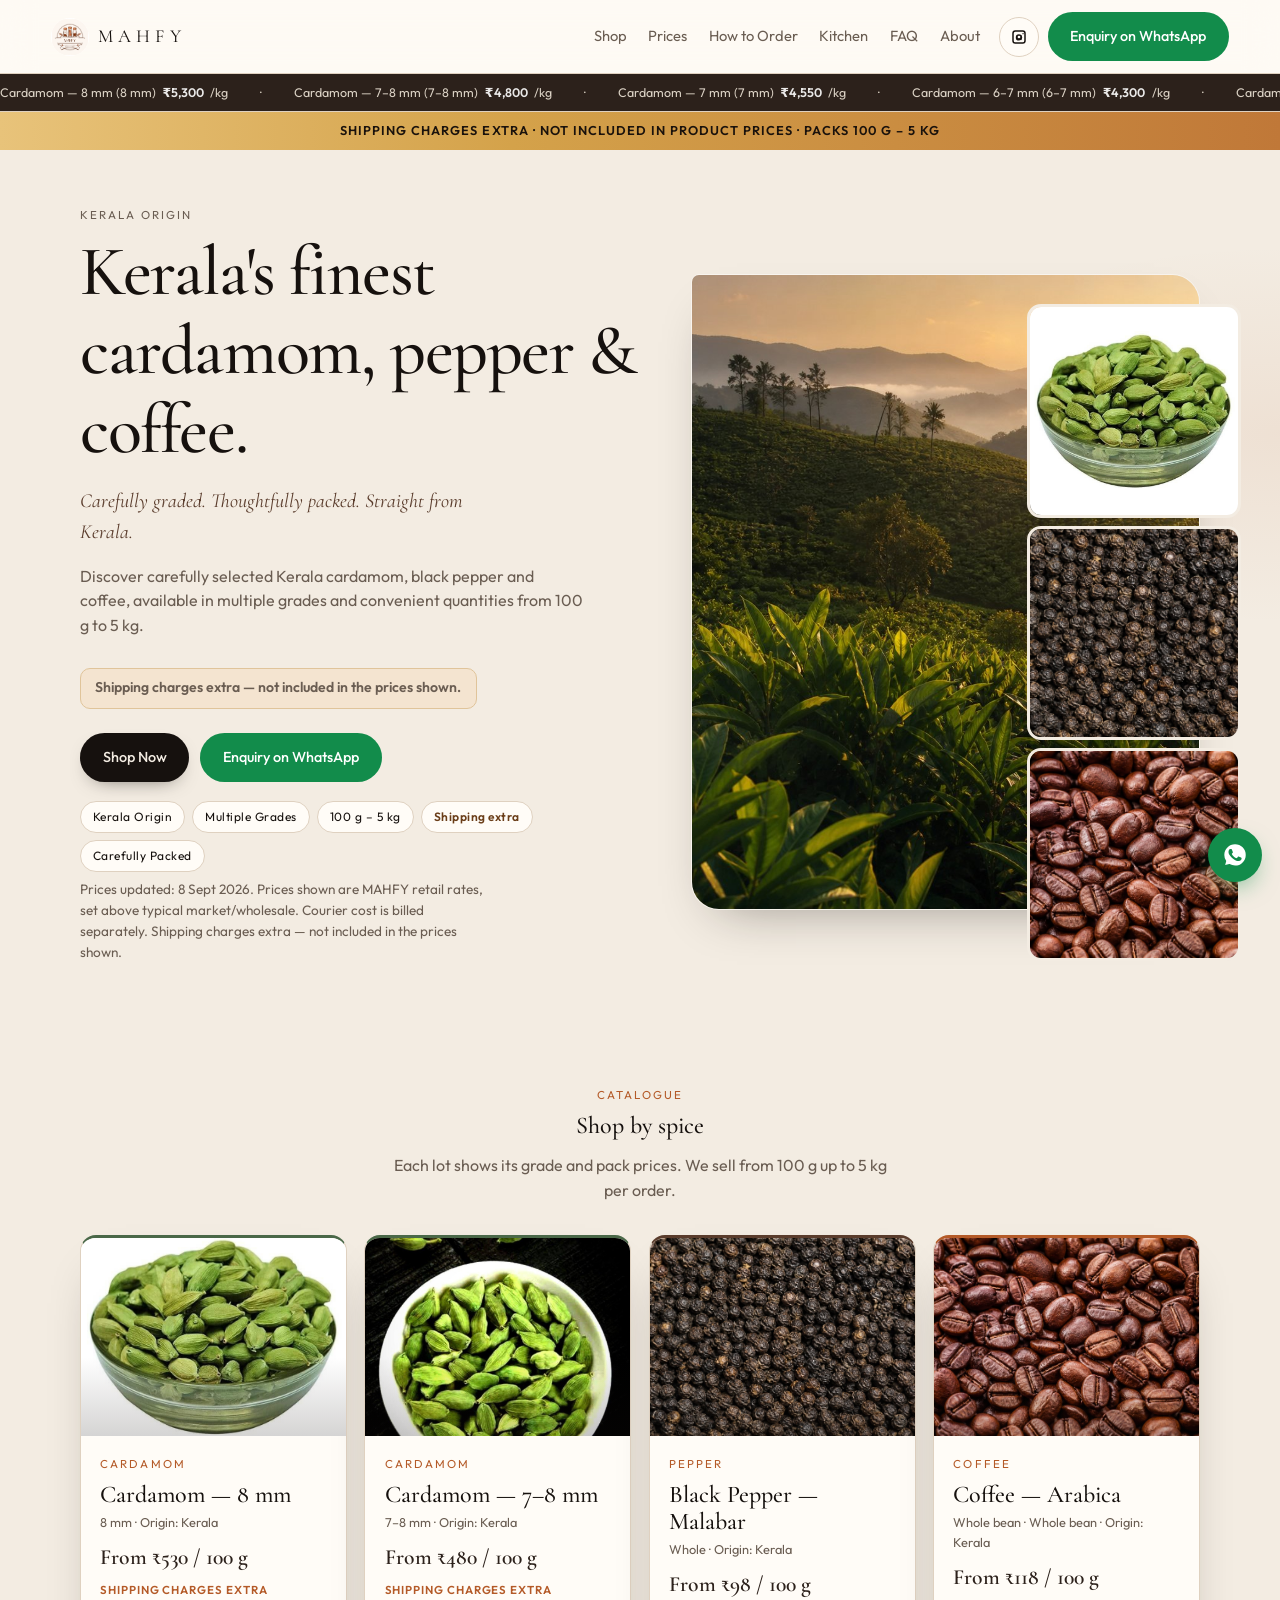
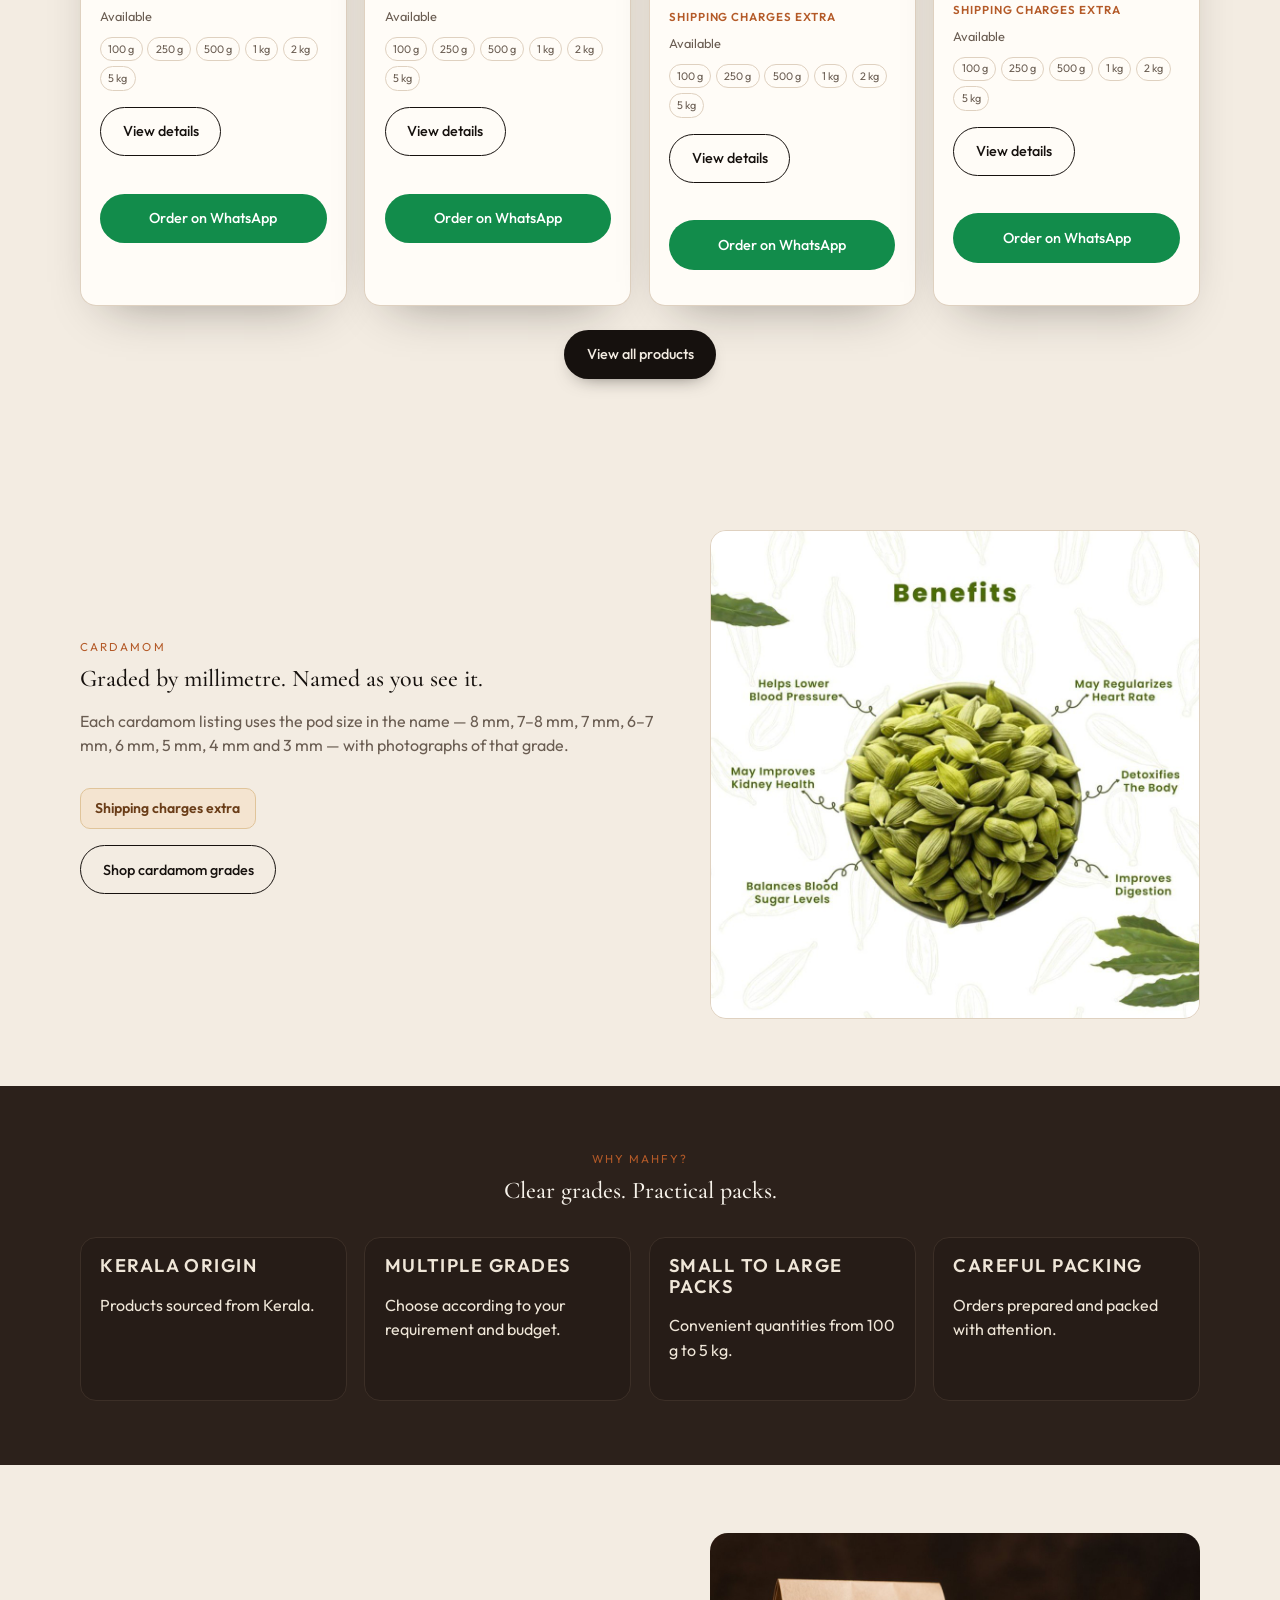
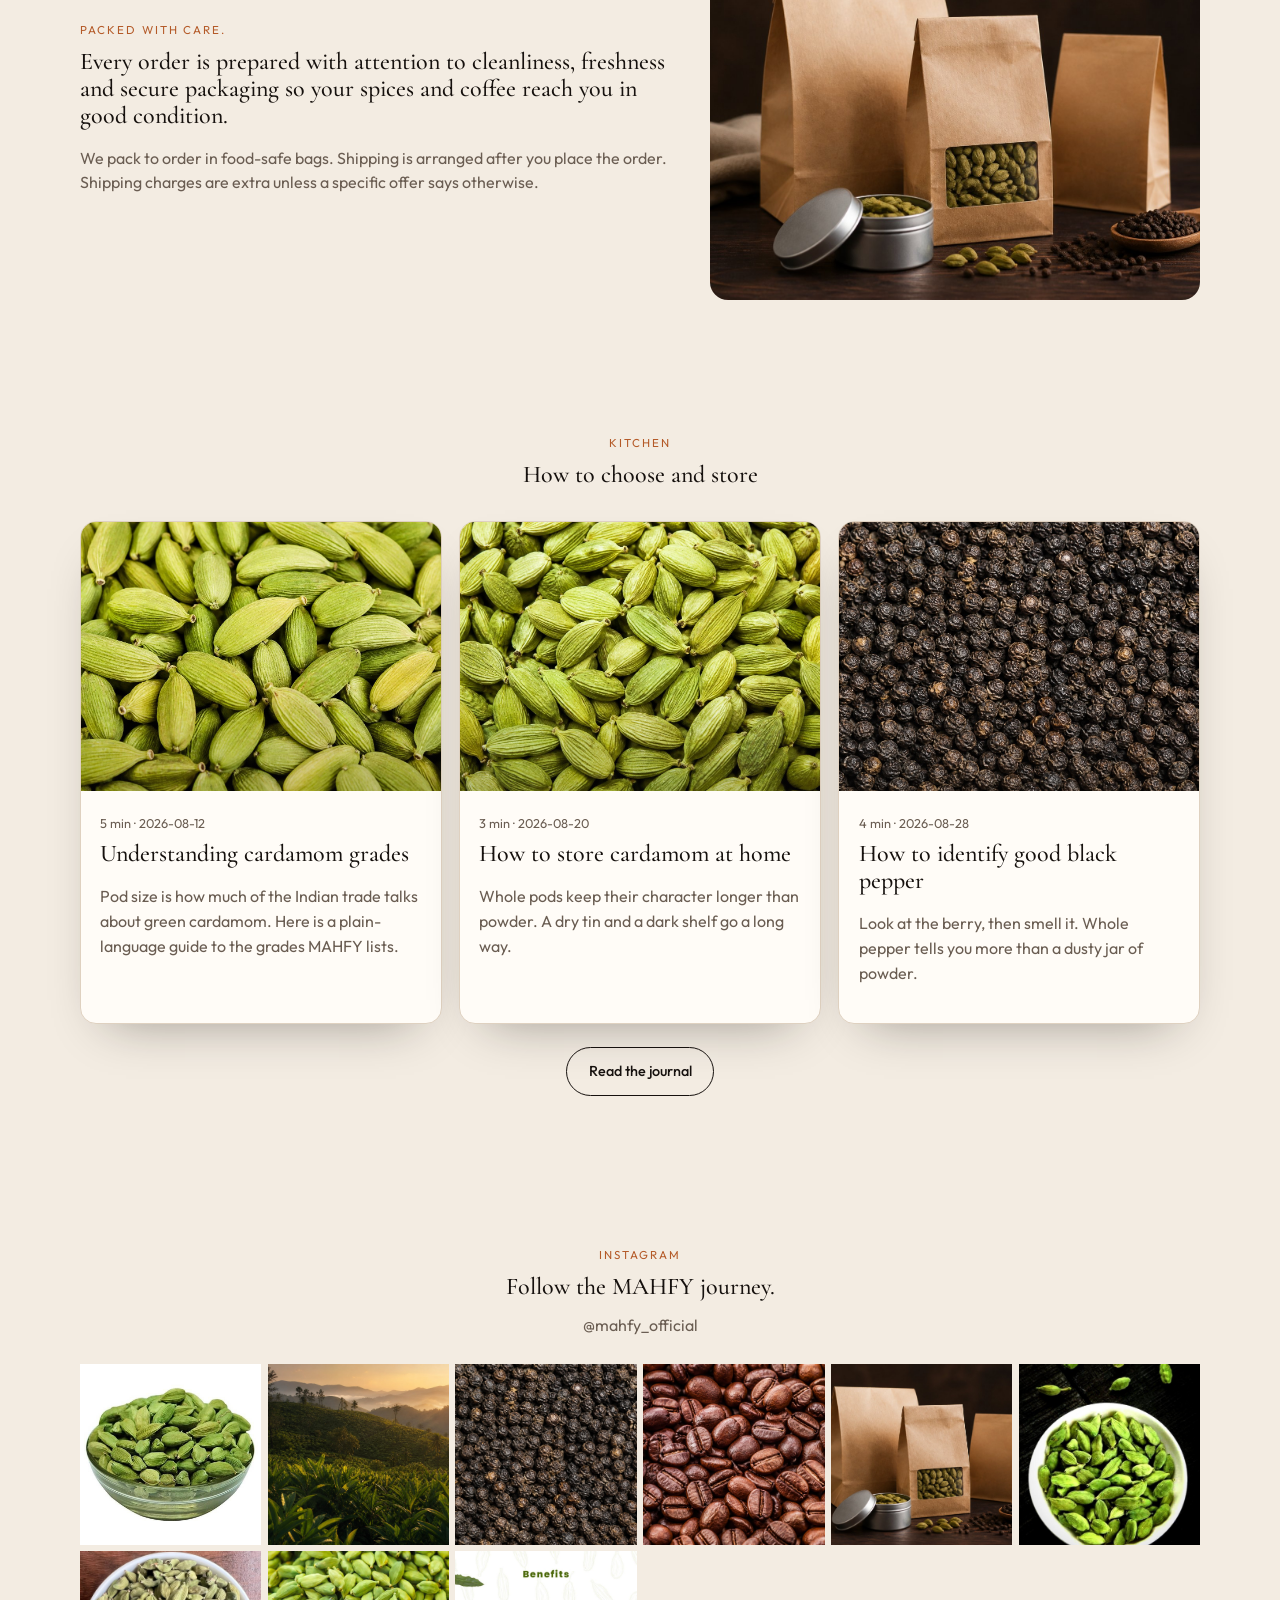
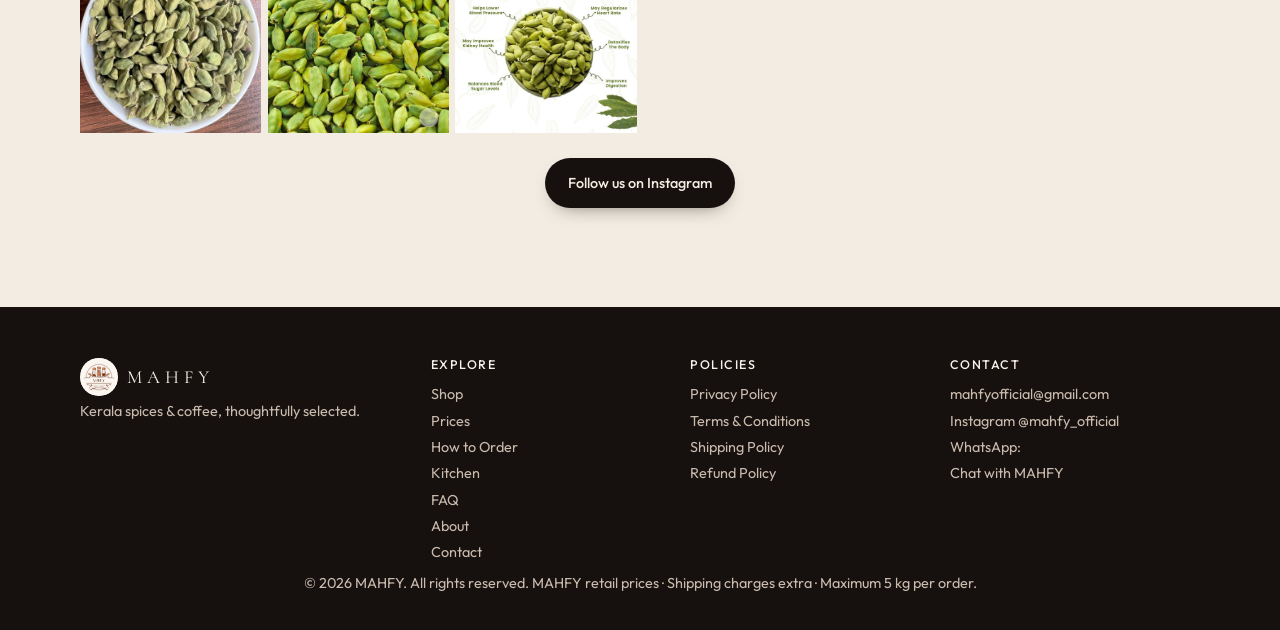
==== index.html @ ba005f61 "initial push" ====
<!DOCTYPE html>
<html lang="en">
<head>
  <meta charset="UTF-8" />
  <meta name="viewport" content="width=device-width, initial-scale=1.0" />
  <title>MAHFY — Kerala cardamom, pepper &amp; coffee</title>
  <meta name="description" content="Buy Kerala-origin cardamom, black pepper and coffee from MAHFY. Multiple grades, packs from 100 g to 5 kg. Shipping extra. Email mahfyofficial@gmail.com" />
  <meta name="keywords" content="Kerala cardamom, Kerala green cardamom, buy cardamom online India, Kerala pepper, black pepper Kerala, Kerala coffee, buy Kerala spices online, premium cardamom" />
  <link rel="canonical" href="https://mahfyofficial.example/" />
  <meta property="og:title" content="MAHFY — Kerala cardamom, pepper & coffee" />
  <meta property="og:description" content="Carefully graded Kerala spices and coffee. 100 g to 5 kg. Shipping charges extra." />
  <meta property="og:type" content="website" />
  <meta property="og:image" content="assets/kerala-plantation.jpg" />
  <meta name="twitter:card" content="summary_large_image" />
  <link rel="icon" type="image/png" href="assets/logo.png" />
  <link rel="preconnect" href="https://fonts.googleapis.com" />
  <link rel="preconnect" href="https://fonts.gstatic.com" crossorigin />
  <link href="https://fonts.googleapis.com/css2?family=Cormorant+Garamond:ital,wght@0,500;0,600;1,500&family=Outfit:wght@300;400;500;600;700&display=swap" rel="stylesheet" />
  <link rel="stylesheet" href="styles.css" />
  <script type="application/ld+json" id="jsonld-org"></script>
</head>
<body>
  <a class="skip" href="#app">Skip to content</a>

  <header class="header" id="header">
    <a class="logo" href="#/" data-link>
      <img src="assets/logo.png" alt="MAHFY" />
      <span>MAHFY</span>
    </a>
    <nav class="nav" id="nav" aria-label="Primary">
      <a href="#/shop" data-link>Shop</a>
      <a href="#/prices" data-link>Prices</a>
      <a href="#/how-to-order" data-link>How to Order</a>
      <a href="#/kitchen" data-link>Kitchen</a>
      <a href="#/faq" data-link>FAQ</a>
      <a href="#/about" data-link>About</a>
      <a class="btn btn-wa nav-enq" id="enquiryBtnNav" href="#" target="_blank" rel="noopener noreferrer">WhatsApp</a>
    </nav>
    <div class="header-actions">
      <a class="icon-btn" id="igLink" href="https://www.instagram.com/mahfy_official/" target="_blank" rel="noopener noreferrer" aria-label="Instagram @mahfy_official">
        <svg viewBox="0 0 24 24" aria-hidden="true"><path fill="currentColor" d="M7 3h10a4 4 0 014 4v10a4 4 0 01-4 4H7a4 4 0 01-4-4V7a4 4 0 014-4zm10 2H7a2 2 0 00-2 2v10a2 2 0 002 2h10a2 2 0 002-2V7a2 2 0 00-2-2zm-5 3.2A3.8 3.8 0 1112 16.8 3.8 3.8 0 0112 8.2zm0 2a1.8 1.8 0 101.8 1.8A1.8 1.8 0 0012 10.2zM17.4 6.6a.9.9 0 11-.9.9.9.9 0 01.9-.9z"/></svg>
      </a>
      <a class="btn btn-wa" id="enquiryBtn" href="#" target="_blank" rel="noopener noreferrer">Enquiry on WhatsApp</a>
      <button class="hamburger" type="button" id="menuBtn" aria-label="Open menu" aria-expanded="false">
        <span></span><span></span><span></span>
      </button>
    </div>
  </header>

  <div class="ticker" aria-label="Current prices">
    <div class="ticker-track" id="tickerTrack"></div>
  </div>
  <p class="ship-bar" role="status">Shipping charges extra · Not included in product prices · Packs 100 g – 5 kg</p>

  <main id="app"></main>

  <footer class="footer">
    <div class="footer-grid">
      <div>
        <div class="logo foot-logo"><img src="assets/logo.png" alt="" /><span>MAHFY</span></div>
        <p class="muted">Kerala spices &amp; coffee, thoughtfully selected.</p>
      </div>
      <div>
        <h4>Explore</h4>
        <a href="#/shop" data-link>Shop</a>
        <a href="#/prices" data-link>Prices</a>
        <a href="#/how-to-order" data-link>How to Order</a>
        <a href="#/kitchen" data-link>Kitchen</a>
        <a href="#/faq" data-link>FAQ</a>
        <a href="#/about" data-link>About</a>
        <a href="#/contact" data-link>Contact</a>
      </div>
      <div>
        <h4>Policies</h4>
        <a href="#/privacy" data-link>Privacy Policy</a>
        <a href="#/terms" data-link>Terms &amp; Conditions</a>
        <a href="#/shipping" data-link>Shipping Policy</a>
        <a href="#/refund" data-link>Refund Policy</a>
      </div>
      <div>
        <h4>Contact</h4>
        <a href="mailto:mahfyofficial@gmail.com">mahfyofficial@gmail.com</a>
        <a href="https://www.instagram.com/mahfy_official/" target="_blank" rel="noopener noreferrer">Instagram @mahfy_official</a>
        <p class="muted" id="footerWa">WhatsApp: add number in site config</p>
      </div>
    </div>
    <p class="copy">© 2026 MAHFY. All rights reserved. MAHFY retail prices · Shipping charges extra · Maximum 5 kg per order.</p>
  </footer>

  <a class="float-wa" id="floatWa" href="#" target="_blank" rel="noopener noreferrer" aria-label="Chat on WhatsApp">
    <svg viewBox="0 0 24 24" aria-hidden="true"><path fill="currentColor" d="M17.47 14.38c-.3-.15-1.76-.87-2.03-.97-.27-.1-.47-.15-.67.15-.2.3-.77.97-.94 1.17-.17.2-.35.22-.64.07-.3-.15-1.26-.46-2.4-1.47-.88-.79-1.48-1.76-1.65-2.06-.17-.3-.02-.46.13-.61.13-.13.3-.35.45-.52.15-.17.2-.3.3-.5.1-.2.05-.37-.02-.52-.08-.15-.67-1.61-.92-2.21-.24-.58-.49-.5-.67-.51h-.57c-.2 0-.52.07-.79.37-.27.3-1.04 1.02-1.04 2.48s1.07 2.88 1.21 3.08c.15.2 2.1 3.2 5.08 4.49.71.31 1.26.49 1.69.62.71.23 1.36.2 1.87.12.57-.09 1.76-.72 2.01-1.41.25-.7.25-1.29.17-1.41-.07-.13-.27-.2-.57-.35zM12.05 21.8a9.87 9.87 0 01-5.03-1.38l-.36-.21-3.74.98 1-3.65-.24-.37A9.86 9.86 0 012.14 11.9C2.14 6.45 6.58 2.01 12.04 2a9.82 9.82 0 016.99 2.9 9.83 9.83 0 012.89 6.99c0 5.46-4.44 9.9-9.87 9.91z"/></svg>
  </a>

  <script src="js/config.js"></script>
  <script src="js/catalog.js"></script>
  <script src="prices.js"></script>
  <script src="js/articles.js"></script>
  <script src="js/app.js"></script>
</body>
</html>
---- styles.css ----
/* MAHFY — premium Kerala specialty storefront */
:root {
  --cream: #f3ece2;
  --paper: #fffcf7;
  --ink: #16110e;
  --muted: #6a5d52;
  --line: #dfd1c0;
  --coffee: #2c211b;
  --chocolate: #5a3c2c;
  --accent: #b45a28;
  --gold: #c9a56a;
  --green: #4a6848;
  --danger: #8a3a2a;
  --shadow: 0 22px 50px -28px rgba(22, 17, 14, 0.45);
  --serif: "Cormorant Garamond", Georgia, serif;
  --sans: "Outfit", system-ui, sans-serif;
  --header: 68px;
  --ticker: 36px;
}
*, *::before, *::after { box-sizing: border-box; }
html { scroll-behavior: smooth; }
body {
  margin: 0;
  background:
    radial-gradient(900px 420px at 10% -10%, rgba(201, 165, 106, .18), transparent 55%),
    radial-gradient(800px 380px at 100% 8%, rgba(180, 90, 40, .08), transparent 50%),
    var(--cream);
  color: var(--ink);
  font-family: var(--sans);
  line-height: 1.55;
  -webkit-font-smoothing: antialiased;
}
img { max-width: 100%; display: block; }
a { color: inherit; text-decoration: none; }
h1, h2, h3, h4 { font-family: var(--serif); font-weight: 500; line-height: 1.12; margin: 0; }
button, input, select, textarea { font-family: inherit; }
.skip {
  position: absolute; left: -999px; top: 0;
}
.skip:focus { left: 1rem; top: 1rem; background: #fff; padding: .5rem 1rem; z-index: 80; }
.muted { color: var(--muted); }
.kicker {
  letter-spacing: .18em; text-transform: uppercase; font-size: .72rem;
  color: var(--accent); margin: 0 0 .6rem;
}

.header {
  position: sticky; top: 0; z-index: 40;
  display: flex; align-items: center; gap: 1.2rem;
  padding: .75rem 4vw;
  background: rgba(255, 252, 247, .9);
  backdrop-filter: blur(16px);
  border-bottom: 1px solid var(--line);
}
.logo { display: flex; align-items: center; gap: .55rem; margin-right: auto; }
.logo img { width: 38px; height: 38px; border-radius: 50%; object-fit: cover; background: #fff; }
.logo span { font-family: var(--serif); letter-spacing: .28em; font-size: 1.15rem; }
.nav { display: flex; gap: 1.35rem; font-size: .92rem; }
.nav a { color: var(--muted); }
.nav a:hover, .nav a.active { color: var(--ink); }
.header-actions { display: flex; align-items: center; gap: .55rem; }
.icon-btn, .cart-btn, .hamburger {
  width: 40px; height: 40px; border: 1px solid var(--line); background: var(--paper);
  border-radius: 999px; display: grid; place-items: center; cursor: pointer; color: var(--ink);
}
.icon-btn svg, .cart-btn svg { width: 18px; height: 18px; }
.cart-btn { position: relative; }
.cart-count {
  position: absolute; top: -4px; right: -4px; min-width: 18px; height: 18px;
  border-radius: 999px; background: var(--ink); color: var(--cream);
  font-size: .65rem; display: grid; place-items: center; padding: 0 4px;
}
.hamburger { display: none; flex-direction: column; gap: 4px; }
.hamburger span { width: 14px; height: 1.5px; background: var(--ink); display: block; }

.btn {
  display: inline-flex; align-items: center; justify-content: center; gap: .4rem;
  border: 1px solid transparent; border-radius: 999px; padding: .78rem 1.35rem;
  font-size: .9rem; font-weight: 500; cursor: pointer; transition: .2s transform, .2s background;
}
.btn:hover { transform: translateY(-1px); }
.btn-dark { background: var(--ink); color: var(--cream); box-shadow: 0 8px 20px -12px rgba(22,17,14,.7); }
.btn-line { background: transparent; border-color: var(--ink); color: var(--ink); }
.btn-ghost { background: transparent; border-color: var(--line); color: var(--ink); }
.btn-wa { background: #128c4b; color: #fff; }

.ticker {
  overflow: hidden; border-bottom: 1px solid var(--line);
  background: var(--coffee); color: #efe6d8; font-size: .78rem; white-space: nowrap;
}
.ticker-track { display: inline-flex; gap: 2rem; padding: .55rem 0; animation: marquee 48s linear infinite; }
.ticker:hover .ticker-track { animation-play-state: paused; }
.tk { display: inline-flex; gap: .4rem; opacity: .9; }
.tk b { font-weight: 600; color: #fff; }
@keyframes marquee { from { transform: translateX(0); } to { transform: translateX(-50%); } }
.tk-ship { color: var(--gold); font-weight: 600; }

.ship-bar {
  margin: 0; text-align: center; font-size: .8rem; font-weight: 600; letter-spacing: .08em;
  text-transform: uppercase; color: #1a120c;
  background: linear-gradient(90deg, #e8c37a, #d4a24a 40%, #c07838);
  padding: .55rem 1rem;
}
.ship-callout {
  display: inline-block; margin: .85rem 0 0; padding: .55rem .9rem; border-radius: 10px;
  background: #f4e4d0; border: 1px solid #e0c49a; color: #6a3d18; font-size: .88rem; font-weight: 600;
}
.ship-flag {
  margin: .15rem 0 .55rem; font-size: .72rem; letter-spacing: .08em; text-transform: uppercase;
  color: var(--accent); font-weight: 600;
}
.pill-ship { background: #f4e4d0; border-color: #e0c49a; color: #6a3d18; font-weight: 600; }

.wrap { width: min(1120px, calc(100% - 8vw)); margin: 0 auto; }
.section { padding: 4.2rem 0; }
.center { text-align: center; }
.lead { color: var(--muted); max-width: 46ch; margin: .8rem auto 0; }
.hero-lead { margin-left: 0; }

.hero {
  display: grid; grid-template-columns: 1.05fr .95fr; gap: 3rem; align-items: center;
  padding: 3.5rem 0 2.5rem;
}
.hero h1 { font-size: clamp(2.6rem, 5.5vw, 4.6rem); letter-spacing: -.02em; }
.hero .sub { font-family: var(--serif); font-style: italic; font-size: 1.25rem; color: var(--chocolate); margin: 1rem 0 .5rem; }
.hero-copy p { color: var(--muted); max-width: 46ch; }
.hero-cta { display: flex; gap: .7rem; flex-wrap: wrap; margin: 1.5rem 0 1.2rem; }
.trust { display: flex; flex-wrap: wrap; gap: .45rem; }
.pill {
  border: 1px solid var(--line); background: var(--paper); border-radius: 999px;
  padding: .35rem .75rem; font-size: .75rem; letter-spacing: .04em;
}
.hero-visual { position: relative; }
.hero-visual img.hero-main {
  width: 100%; aspect-ratio: 4/5; object-fit: cover; border-radius: 8px 28px 8px 28px;
  box-shadow: var(--shadow); border: 1px solid rgba(255,255,255,.4);
}
.hero-stack {
  position: absolute; right: -8%; bottom: -8%; display: grid; gap: .5rem; width: 42%;
}
.hero-stack img { width: 100%; aspect-ratio: 1; object-fit: cover; border-radius: 14px; border: 3px solid var(--cream); }

.grid-4, .grid-3, .grid-2 { display: grid; gap: 1.1rem; }
.grid-4 { grid-template-columns: repeat(4, 1fr); }
.grid-3 { grid-template-columns: repeat(3, 1fr); }
.grid-2 { grid-template-columns: 1fr 1fr; }
.card {
  background: var(--paper); border: 1px solid var(--line); border-radius: 16px;
  overflow: hidden; box-shadow: var(--shadow); transition: transform .25s, border-color .25s, box-shadow .25s;
}
.card:hover { transform: translateY(-6px); border-color: #cbb79a; box-shadow: 0 28px 50px -24px rgba(22,17,14,.5); }
.card-img { aspect-ratio: 4/3; overflow: hidden; background: #ece4d8; position: relative; }
.card-img::after {
  content: ""; position: absolute; inset: auto 0 0 0; height: 40%;
  background: linear-gradient(transparent, rgba(22,17,14,.18)); pointer-events: none;
}
.card-img img { width: 100%; height: 100%; object-fit: cover; transition: transform .45s; }
.card:hover .card-img img { transform: scale(1.04); }
.card-body { padding: 1.15rem 1.2rem 1.35rem; }
.card-body h3 { font-size: 1.5rem; }
.card-wa { padding: 0 1.2rem 1.2rem; }
.card-wa .btn { width: 100%; text-align: center; }
.price { font-family: var(--serif); font-size: 1.35rem; font-weight: 600; margin: .4rem 0; color: var(--coffee); }
.meta { font-size: .8rem; color: var(--muted); margin: .25rem 0 .5rem; }
.weights { display: flex; flex-wrap: wrap; gap: .3rem; margin: .6rem 0 1rem; }
.weights span {
  font-size: .68rem; border: 1px solid var(--line); border-radius: 999px; padding: .18rem .45rem; color: var(--muted);
}

.filters { display: flex; flex-wrap: wrap; gap: .45rem; margin: 1.4rem 0 1.6rem; }
.chip {
  border: 1px solid var(--line); background: transparent; border-radius: 999px;
  padding: .45rem .9rem; cursor: pointer; color: var(--muted);
}
.chip.active, .chip:hover { border-color: var(--ink); color: var(--ink); background: #fff; }

.dark-band { background: var(--coffee); color: #efe6d8; }
.dark-band .muted { color: #cbbdad; }
.dark-band h2 { color: #f7f2ea; }
.why { padding: 4rem 0; }
.why .card { background: #261c17; border-color: #3c2f27; color: #efe6d8; box-shadow: none; }
.why h3 { font-size: 1.15rem; letter-spacing: .08em; text-transform: uppercase; font-family: var(--sans); font-weight: 600; }

.steps { display: grid; grid-template-columns: repeat(4, 1fr); gap: 1rem; }
.step { background: var(--paper); border: 1px solid var(--line); border-radius: 16px; padding: 1.3rem; }
.step-n { font-family: var(--serif); font-size: 1.6rem; color: var(--accent); }

.pdp { display: grid; grid-template-columns: 1fr 1fr; gap: 2.5rem; align-items: start; }
.gallery img { width: 100%; aspect-ratio: 1; object-fit: cover; border-radius: 18px; }
.thumbs { display: flex; gap: .5rem; margin-top: .6rem; }
.thumbs button { border: 1px solid var(--line); padding: 0; background: none; border-radius: 10px; overflow: hidden; cursor: pointer; width: 72px; }
.thumbs img { width: 72px; height: 72px; object-fit: cover; }
.weight-pick, .qty-row { display: flex; flex-wrap: wrap; gap: .4rem; margin: .7rem 0 1rem; }
.weight-pick button, .qty-row button {
  border: 1px solid var(--line); background: #fff; border-radius: 999px; padding: .45rem .8rem; cursor: pointer;
}
.weight-pick button.active { background: var(--ink); color: #fff; border-color: var(--ink); }
.facts { display: grid; grid-template-columns: 1fr 1fr; gap: .6rem 1rem; margin: 1.2rem 0; font-size: .9rem; }
.facts dt { color: var(--muted); font-size: .75rem; text-transform: uppercase; letter-spacing: .06em; }
.note { font-size: .85rem; color: var(--muted); margin: .4rem 0 1rem; }

.table-wrap { overflow-x: auto; border: 1px solid var(--line); border-radius: 16px; background: #fff; }
table { width: 100%; border-collapse: collapse; font-size: .88rem; min-width: 720px; }
th, td { padding: .85rem .9rem; text-align: left; border-bottom: 1px solid var(--line); }
th { font-size: .72rem; letter-spacing: .06em; text-transform: uppercase; color: var(--muted); font-weight: 500; }
td strong { font-weight: 600; }

.faq details { background: #fff; border: 1px solid var(--line); border-radius: 12px; padding: .2rem 1rem; margin: .5rem 0; }
.faq summary { cursor: pointer; padding: .85rem 0; font-weight: 500; }
.faq p { color: var(--muted); margin: 0 0 1rem; }

.form { display: grid; gap: .75rem; }
.form label { display: grid; gap: .3rem; font-size: .82rem; color: var(--muted); }
.form input, .form select, .form textarea {
  border: 1px solid var(--line); border-radius: 10px; padding: .7rem .8rem; background: #fff; color: var(--ink);
}
.cart-table { display: grid; gap: .8rem; }
.cart-line {
  display: grid; grid-template-columns: 88px 1fr auto; gap: 1rem; align-items: center;
  background: #fff; border: 1px solid var(--line); border-radius: 14px; padding: .8rem;
}
.cart-line img { width: 88px; height: 88px; object-fit: cover; border-radius: 10px; }
.warn {
  background: #f6ece6; border: 1px solid #e2c4b4; color: var(--danger);
  padding: 1rem 1.1rem; border-radius: 12px; margin: 1rem 0;
}
.checkout { display: grid; grid-template-columns: 1.1fr .9fr; gap: 2rem; }
.summary { background: #fff; border: 1px solid var(--line); border-radius: 16px; padding: 1.2rem; height: fit-content; }

.ig-grid { display: grid; grid-template-columns: repeat(6, 1fr); gap: .4rem; }
.ig-grid img { aspect-ratio: 1; object-fit: cover; width: 100%; }
.article img.cover { width: 100%; max-height: 420px; object-fit: cover; border-radius: 18px; margin: 1rem 0 1.4rem; }
.article .body p { color: var(--muted); max-width: 68ch; }

.footer { background: #16110e; color: #d9cfc3; padding: 3.2rem 4vw 2rem; margin-top: 2rem; }
.footer-grid { display: grid; grid-template-columns: 1.4fr 1fr 1fr 1.1fr; gap: 2rem; width: min(1120px, 100%); margin: 0 auto; }
.footer h4 { font-family: var(--sans); font-size: .78rem; letter-spacing: .12em; text-transform: uppercase; color: #f7f2ea; margin-bottom: .7rem; }
.footer a, .footer p { display: block; color: #cbbbaf; font-size: .9rem; margin: .25rem 0; }
.footer a:hover { color: #fff; }
.foot-logo span { color: #f7f2ea; }
.copy { text-align: center; font-size: .78rem; color: #8d8076; margin: 2.2rem 0 0; }

.float-wa {
  position: fixed; right: 1.1rem; bottom: 1.1rem; z-index: 45;
  width: 54px; height: 54px; border-radius: 50%; background: #128c4b; color: #fff;
  display: grid; place-items: center; box-shadow: 0 10px 24px -8px rgba(18, 140, 75, .6);
}
.float-wa svg { width: 26px; height: 26px; }

.drawer-scrim, .nav-scrim {
  position: fixed; inset: 0; background: rgba(20, 14, 10, .45); z-index: 80;
  display: none; place-items: center; padding: 1rem; overflow: auto;
}
.drawer-scrim.is-open, .nav-scrim.is-open { display: grid; }
[hidden] { display: none !important; }
.drawer {
  width: min(440px, 100%); background: var(--cream); border-radius: 20px; padding: 1.6rem;
  position: relative; max-height: min(90vh, 720px); overflow: auto; z-index: 81;
  pointer-events: auto;
}
.drawer-close {
  position: absolute; right: .7rem; top: .7rem; width: 40px; height: 40px; border: 1px solid var(--line);
  background: #fff; border-radius: 50%; font-size: 1.3rem; cursor: pointer; z-index: 82;
}
body.enquiry-open { overflow: hidden; }

.page-head { padding: 2.5rem 0 1rem; }
.page-head h1 { font-size: clamp(2.2rem, 4vw, 3.4rem); }
.split { display: grid; grid-template-columns: 1.1fr .9fr; gap: 2rem; align-items: center; }
.nav-enq { display: none; }
.pay-box {
  border: 1px solid var(--line); border-radius: 12px; padding: .9rem 1rem; margin: .4rem 0;
}
.pay-box legend { font-size: .78rem; letter-spacing: .1em; text-transform: uppercase; }
.pay-opt { display: flex; align-items: center; gap: .55rem; color: var(--ink); font-size: .9rem; }
.pay-soon { opacity: .55; }
.card-cardamom { border-top: 3px solid var(--green); }
.card-pepper { border-top: 3px solid var(--chocolate); }
.card-coffee { border-top: 3px solid var(--accent); }
.card-other { border-top: 3px solid var(--gold); }
.benefits-img { width: 100%; border-radius: 16px; border: 1px solid var(--line); background: #fff; }

@media (max-width: 1024px) {
  .hero, .pdp, .checkout, .split, .footer-grid { grid-template-columns: 1fr; }
  .hero-stack { position: static; width: auto; grid-template-columns: repeat(3, 1fr); margin-top: .8rem; }
  .hero-visual img.hero-main { aspect-ratio: 16/10; }
  .grid-4, .steps { grid-template-columns: repeat(2, 1fr); }
  .ig-grid { grid-template-columns: repeat(3, 1fr); }
}
@media (max-width: 768px) {
  .nav {
    display: none; position: fixed; inset: calc(var(--header) + var(--ticker) + 36px) 0 auto 0;
    background: var(--cream); flex-direction: column; padding: 1rem 1.2rem 1.4rem;
    border-bottom: 1px solid var(--line); z-index: 50;
  }
  .nav.open { display: flex; }
  .nav-enq { display: inline-flex; align-self: flex-start; margin-top: .4rem; }
  .hamburger { display: flex; }
  .header .btn-dark { padding: .55rem .8rem; font-size: .78rem; }
  .grid-3, .grid-2, .grid-4, .steps { grid-template-columns: 1fr; }
  .cart-line { grid-template-columns: 72px 1fr; }
}
@media (max-width: 414px) {
  .hero h1 { font-size: 2.15rem; }
  .hero-cta { flex-direction: column; }
  .hero-cta .btn, .pdp .hero-cta .btn, .form .btn { width: 100%; }
}
@media (prefers-reduced-motion: reduce) {
  .ticker-track, .card, .btn { animation: none; transition: none; }
}
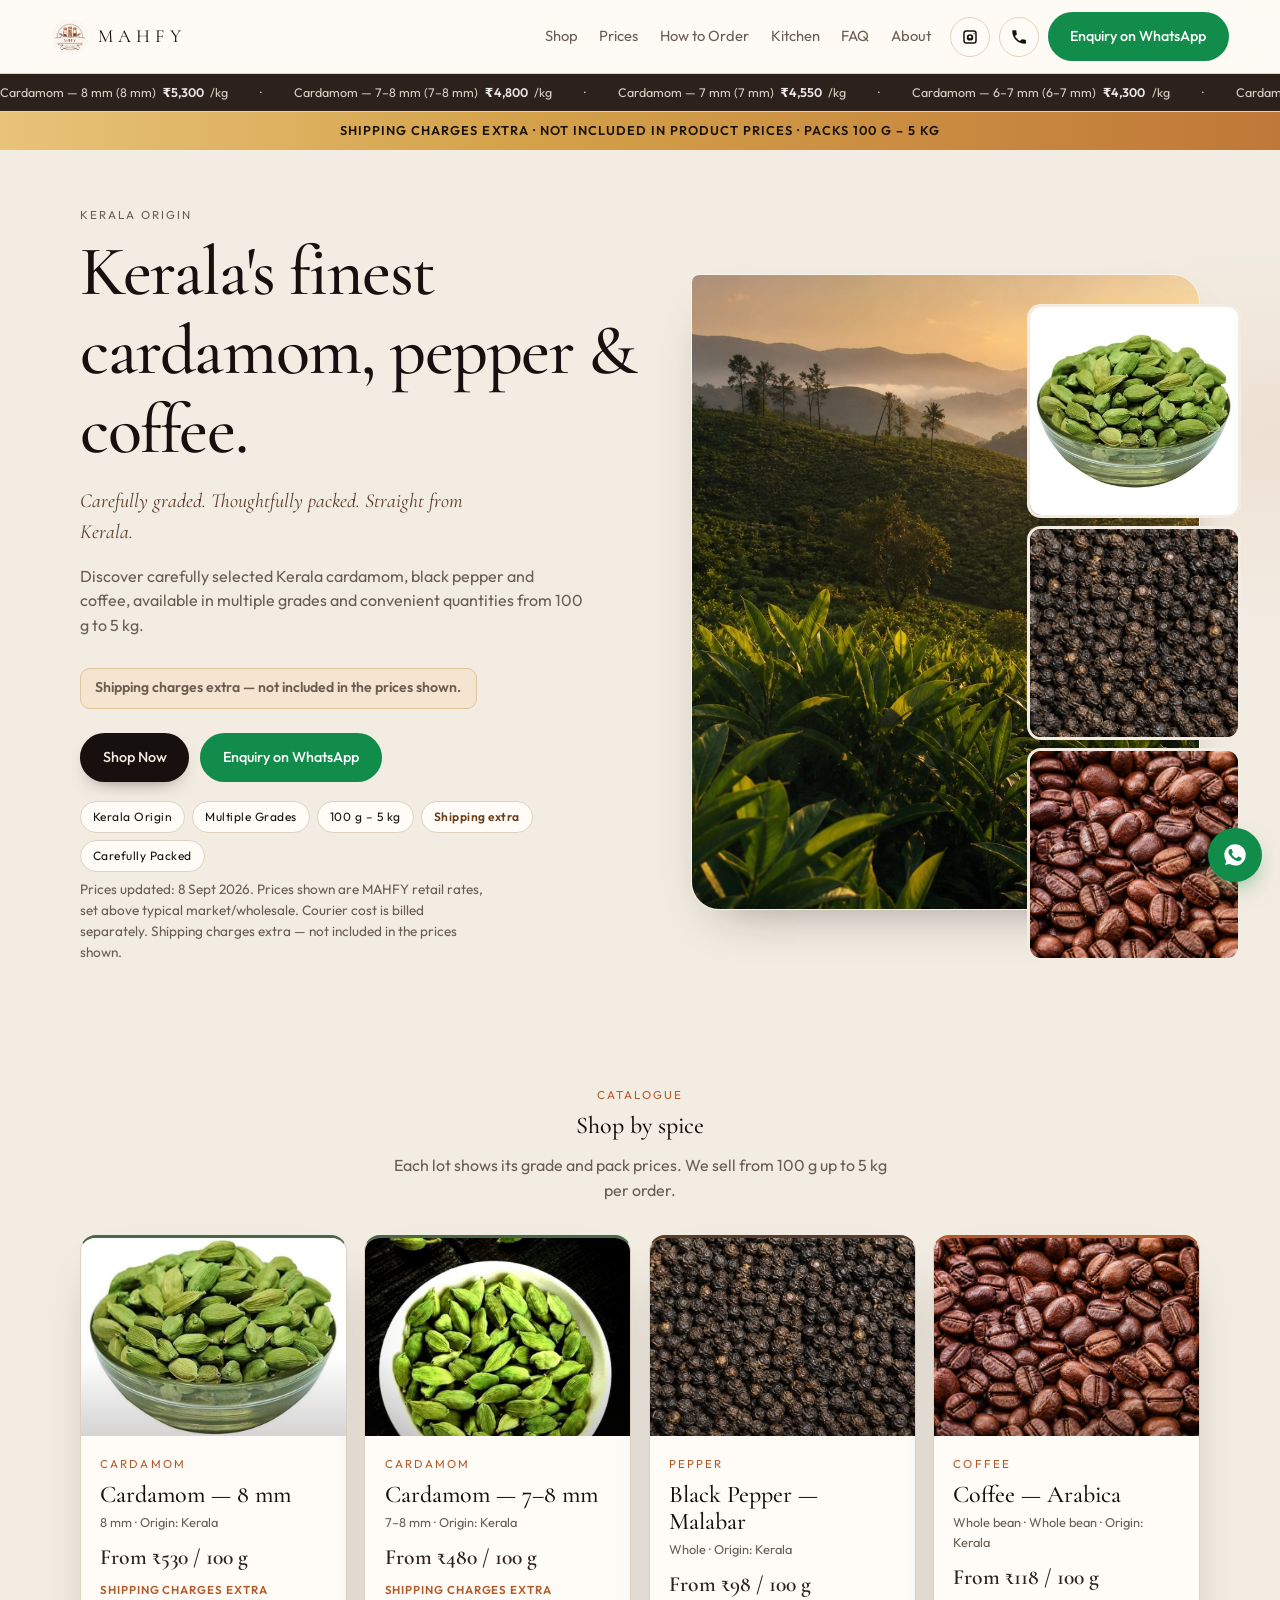
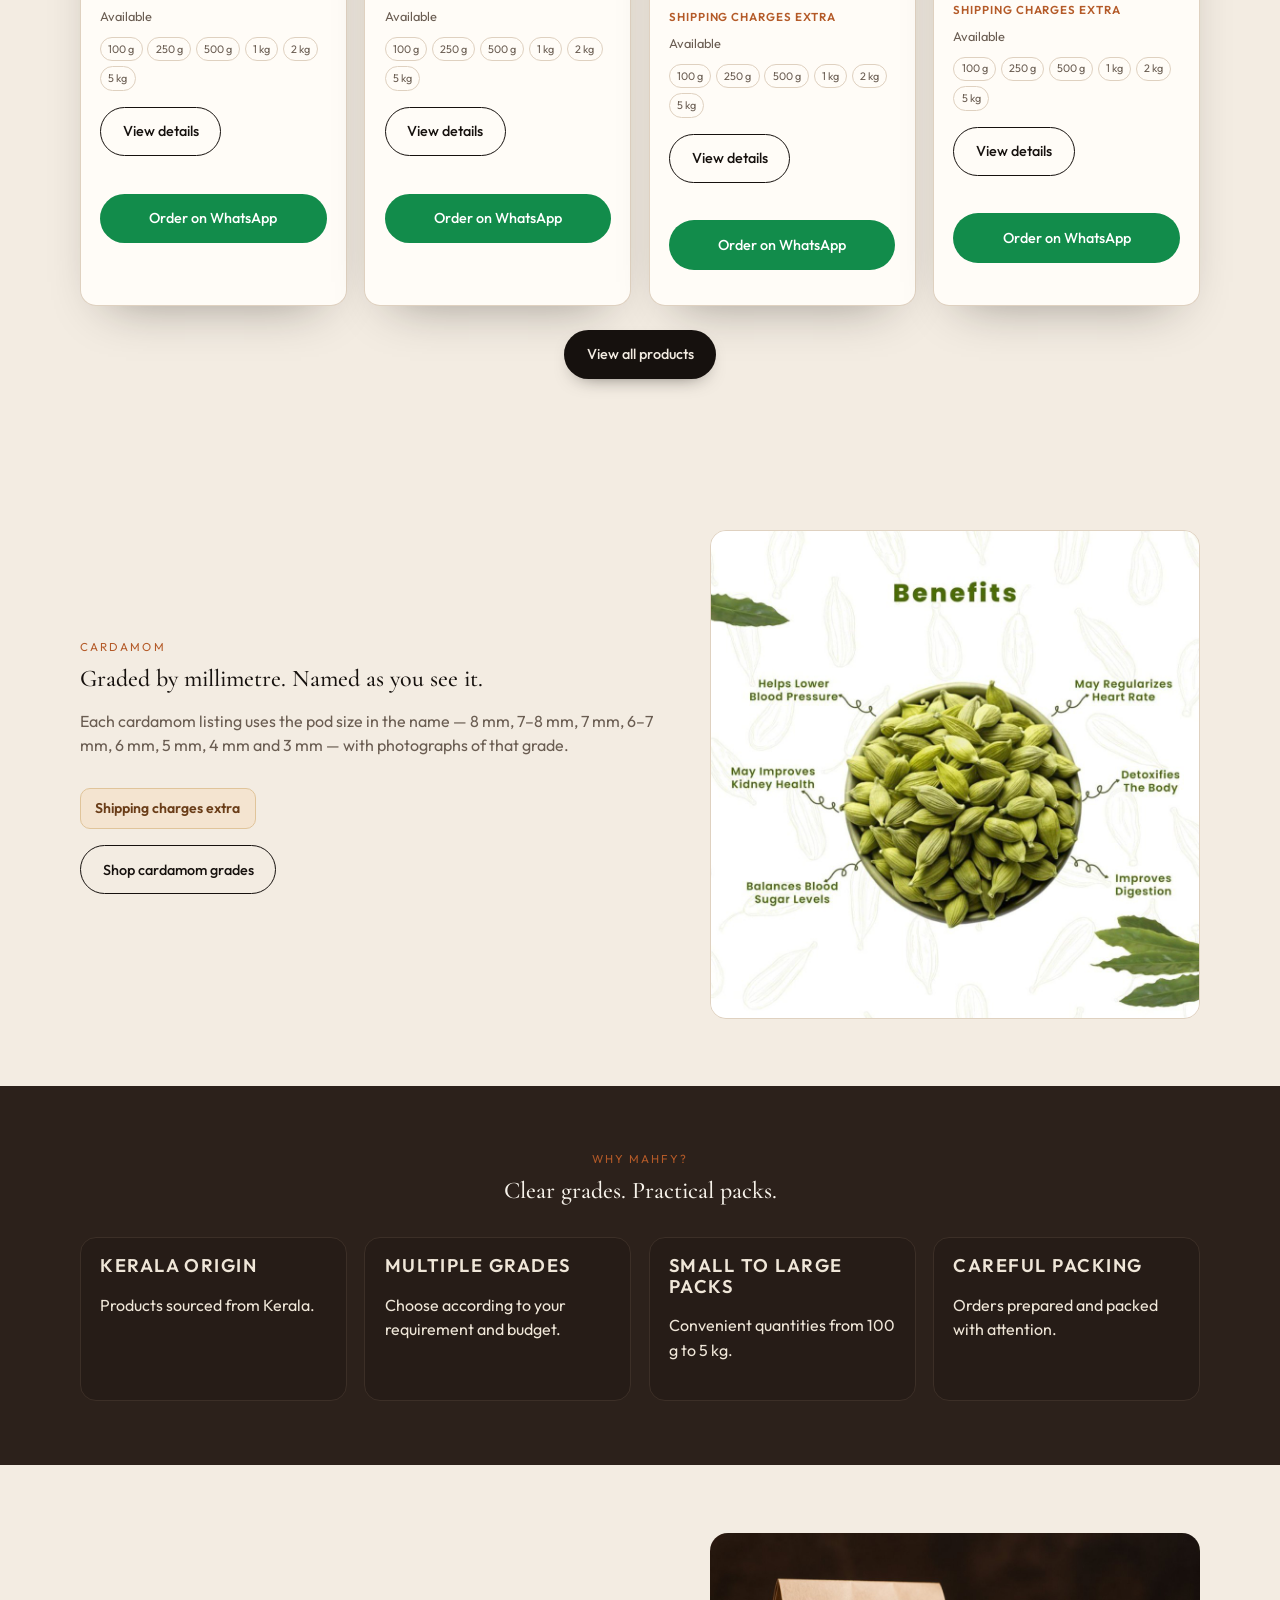
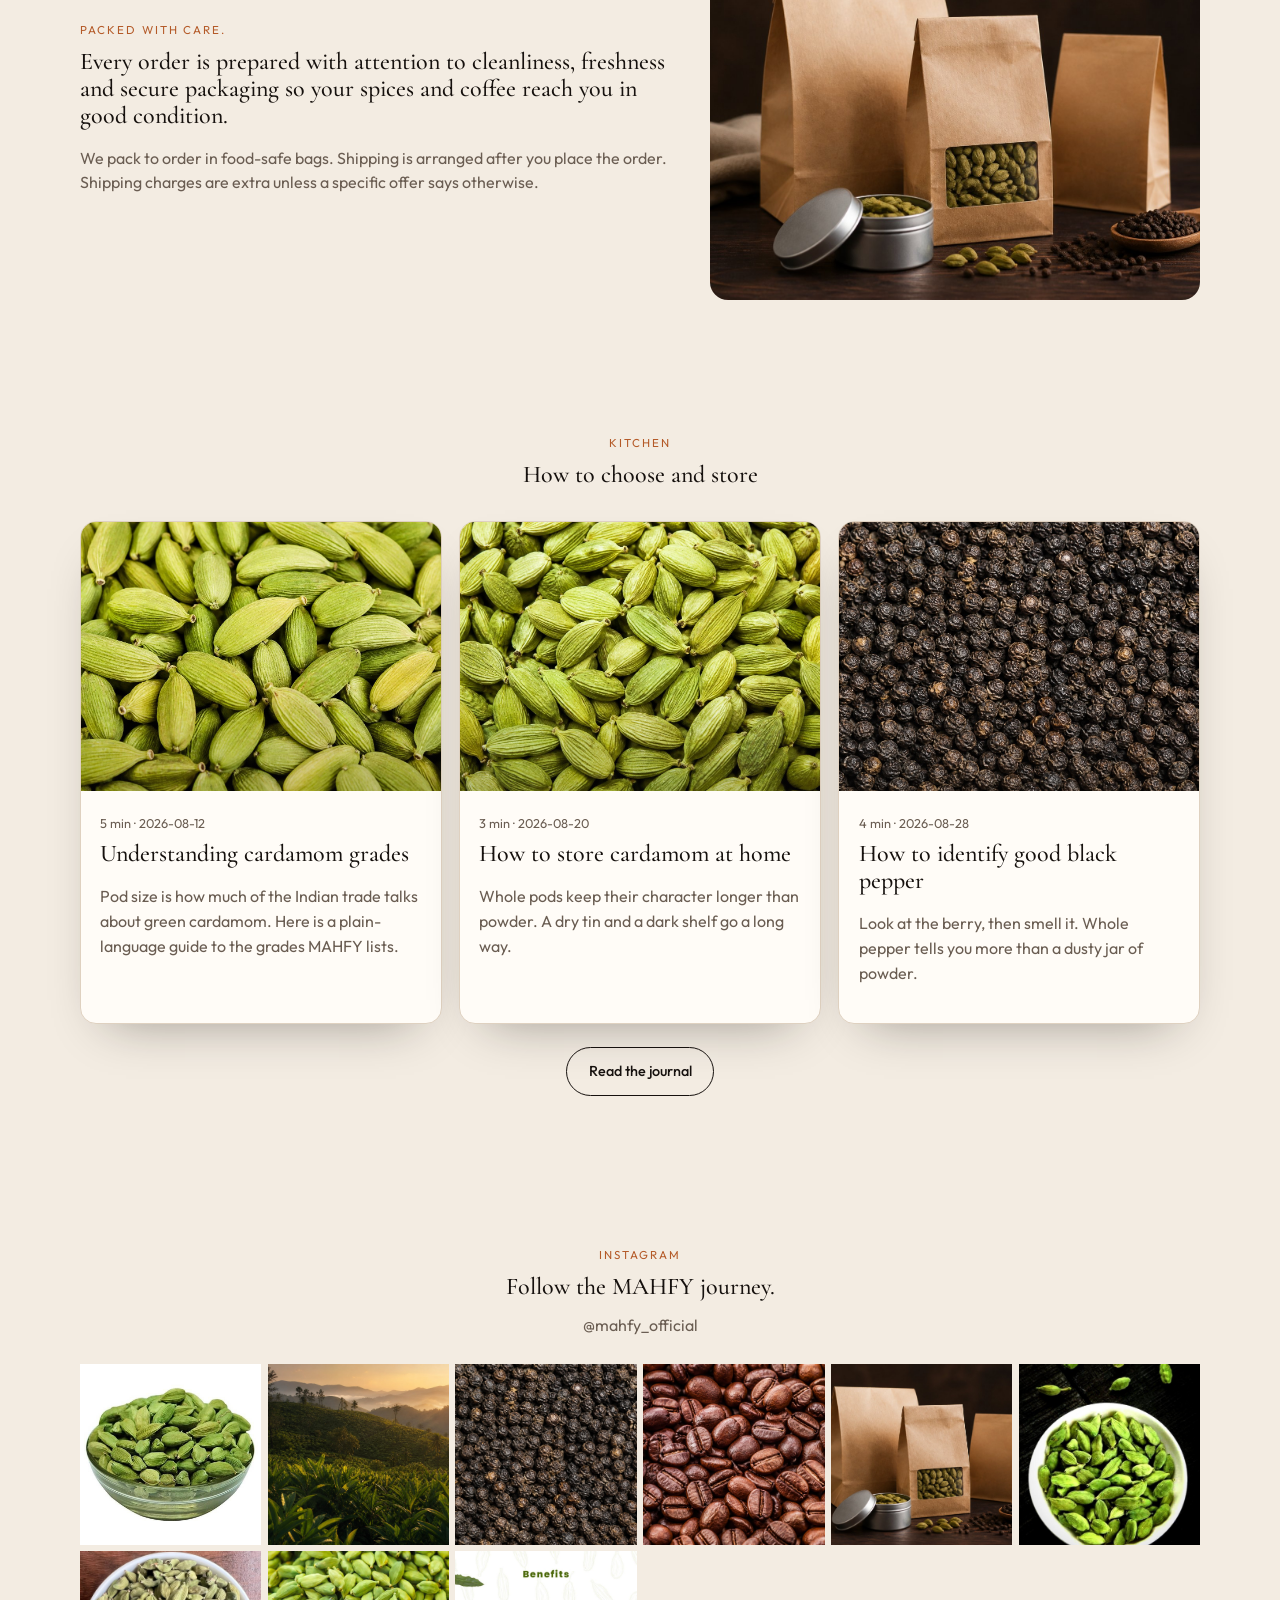
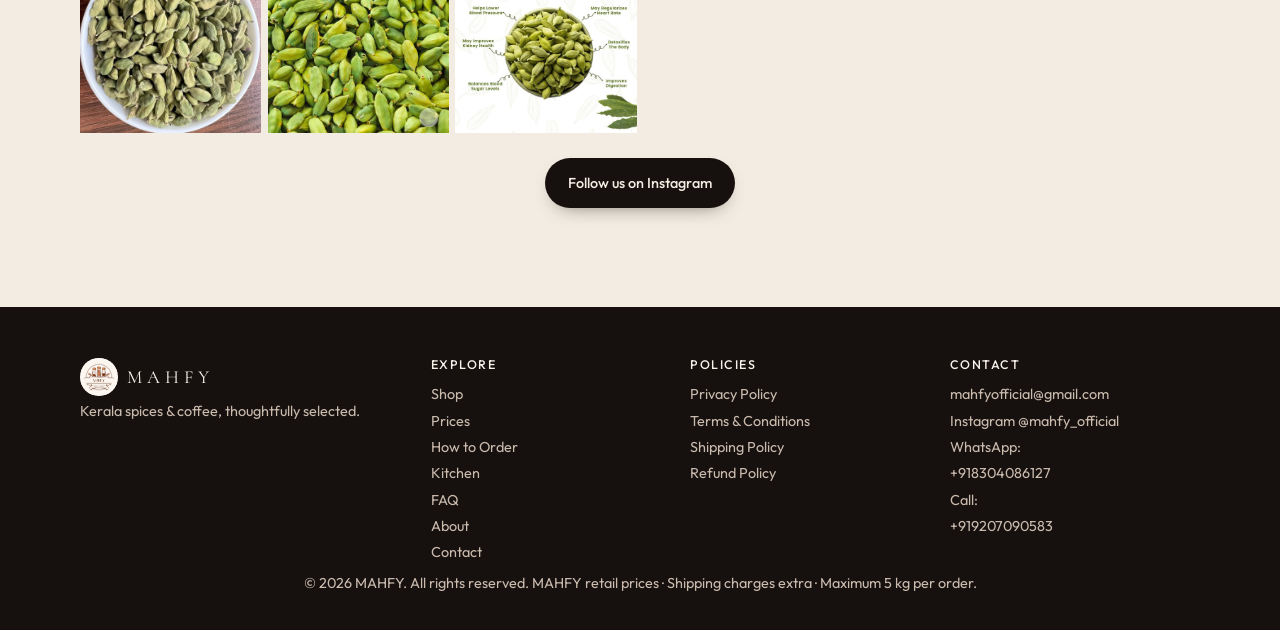
==== commit 5f6e473e: "edit navbar" ====
--- a/index.html
+++ b/index.html
@@ -34,18 +34,28 @@
       <a href="#/kitchen" data-link>Kitchen</a>
       <a href="#/faq" data-link>FAQ</a>
       <a href="#/about" data-link>About</a>
-      <a class="btn btn-wa nav-enq" id="enquiryBtnNav" href="#" target="_blank" rel="noopener noreferrer">WhatsApp</a>
+      <div class="nav-cta">
+        <a class="btn btn-wa nav-enq" id="enquiryBtnNav" href="#" target="_blank" rel="noopener noreferrer">WhatsApp</a>
+        <a class="btn btn-line nav-call" id="callBtnNav" href="tel:+919207090583">Call</a>
+      </div>
     </nav>
     <div class="header-actions">
       <a class="icon-btn" id="igLink" href="https://www.instagram.com/mahfy_official/" target="_blank" rel="noopener noreferrer" aria-label="Instagram @mahfy_official">
         <svg viewBox="0 0 24 24" aria-hidden="true"><path fill="currentColor" d="M7 3h10a4 4 0 014 4v10a4 4 0 01-4 4H7a4 4 0 01-4-4V7a4 4 0 014-4zm10 2H7a2 2 0 00-2 2v10a2 2 0 002 2h10a2 2 0 002-2V7a2 2 0 00-2-2zm-5 3.2A3.8 3.8 0 1112 16.8 3.8 3.8 0 0112 8.2zm0 2a1.8 1.8 0 101.8 1.8A1.8 1.8 0 0012 10.2zM17.4 6.6a.9.9 0 11-.9.9.9.9 0 01.9-.9z"/></svg>
       </a>
-      <a class="btn btn-wa" id="enquiryBtn" href="#" target="_blank" rel="noopener noreferrer">Enquiry on WhatsApp</a>
-      <button class="hamburger" type="button" id="menuBtn" aria-label="Open menu" aria-expanded="false">
+      <a class="icon-btn icon-call" id="callBtn" href="tel:+919207090583" aria-label="Call 9207090583">
+        <svg viewBox="0 0 24 24" aria-hidden="true"><path fill="currentColor" d="M6.6 10.8c1.4 2.8 3.8 5.1 6.6 6.6l2.2-2.2c.27-.27.67-.36 1.04-.24 1.2.4 2.48.62 3.86.62.55 0 1 .45 1 1V20c0 .55-.45 1-1 1C10.61 21 3 13.39 3 4c0-.55.45-1 1-1h3.5c.55 0 1 .45 1 1 0 1.38.22 2.66.62 3.86.12.37.03.77-.24 1.04L6.6 10.8z"/></svg>
+      </a>
+      <a class="btn btn-wa header-enq" id="enquiryBtn" href="#" target="_blank" rel="noopener noreferrer">Enquiry on WhatsApp</a>
+      <a class="icon-btn icon-wa" id="enquiryBtnIcon" href="#" target="_blank" rel="noopener noreferrer" aria-label="Enquiry on WhatsApp">
+        <svg viewBox="0 0 24 24" aria-hidden="true"><path fill="currentColor" d="M17.47 14.38c-.3-.15-1.76-.87-2.03-.97-.27-.1-.47-.15-.67.15-.2.3-.77.97-.94 1.17-.17.2-.35.22-.64.07-.3-.15-1.26-.46-2.4-1.47-.88-.79-1.48-1.76-1.65-2.06-.17-.3-.02-.46.13-.61.13-.13.3-.35.45-.52.15-.17.2-.3.3-.5.1-.2.05-.37-.02-.52-.08-.15-.67-1.61-.92-2.21-.24-.58-.49-.5-.67-.51h-.57c-.2 0-.52.07-.79.37-.27.3-1.04 1.02-1.04 2.48s1.07 2.88 1.21 3.08c.15.2 2.1 3.2 5.08 4.49.71.31 1.26.49 1.69.62.71.23 1.36.2 1.87.12.57-.09 1.76-.72 2.01-1.41.25-.7.25-1.29.17-1.41-.07-.13-.27-.2-.57-.35zM12.05 21.8a9.87 9.87 0 01-5.03-1.38l-.36-.21-3.74.98 1-3.65-.24-.37A9.86 9.86 0 012.14 11.9C2.14 6.45 6.58 2.01 12.04 2a9.82 9.82 0 016.99 2.9 9.83 9.83 0 012.89 6.99c0 5.46-4.44 9.9-9.87 9.91z"/></svg>
+      </a>
+      <button class="hamburger" type="button" id="menuBtn" aria-label="Open menu" aria-expanded="false" aria-controls="nav">
         <span></span><span></span><span></span>
       </button>
     </div>
   </header>
+  <div class="nav-scrim" id="navScrim" hidden></div>
 
   <div class="ticker" aria-label="Current prices">
     <div class="ticker-track" id="tickerTrack"></div>
@@ -82,6 +92,7 @@
         <a href="mailto:mahfyofficial@gmail.com">mahfyofficial@gmail.com</a>
         <a href="https://www.instagram.com/mahfy_official/" target="_blank" rel="noopener noreferrer">Instagram @mahfy_official</a>
         <p class="muted" id="footerWa">WhatsApp: add number in site config</p>
+        <p class="muted" id="footerPhone"></p>
       </div>
     </div>
     <p class="copy">© 2026 MAHFY. All rights reserved. MAHFY retail prices · Shipping charges extra · Maximum 5 kg per order.</p>
--- a/styles.css
+++ b/styles.css
@@ -18,9 +18,10 @@
   --ticker: 36px;
 }
 *, *::before, *::after { box-sizing: border-box; }
-html { scroll-behavior: smooth; }
+html { scroll-behavior: smooth; overflow-x: hidden; }
 body {
   margin: 0;
+  overflow-x: hidden;
   background:
     radial-gradient(900px 420px at 10% -10%, rgba(201, 165, 106, .18), transparent 55%),
     radial-gradient(800px 380px at 100% 8%, rgba(180, 90, 40, .08), transparent 50%),
@@ -45,20 +46,22 @@
 }
 
 .header {
-  position: sticky; top: 0; z-index: 40;
+  position: sticky; top: 0; z-index: 96;
   display: flex; align-items: center; gap: 1.2rem;
   padding: .75rem 4vw;
   background: rgba(255, 252, 247, .9);
   backdrop-filter: blur(16px);
   border-bottom: 1px solid var(--line);
 }
-.logo { display: flex; align-items: center; gap: .55rem; margin-right: auto; }
+.logo { display: flex; align-items: center; gap: .55rem; margin-right: auto; min-width: 0; flex-shrink: 0; }
 .logo img { width: 38px; height: 38px; border-radius: 50%; object-fit: cover; background: #fff; }
 .logo span { font-family: var(--serif); letter-spacing: .28em; font-size: 1.15rem; }
-.nav { display: flex; gap: 1.35rem; font-size: .92rem; }
+.nav { display: flex; gap: 1.35rem; font-size: .92rem; align-items: center; }
 .nav a { color: var(--muted); }
 .nav a:hover, .nav a.active { color: var(--ink); }
-.header-actions { display: flex; align-items: center; gap: .55rem; }
+.nav-cta { display: none; }
+.header-actions { display: flex; align-items: center; gap: .55rem; flex-shrink: 0; }
+.icon-call { color: var(--ink); }
 .icon-btn, .cart-btn, .hamburger {
   width: 40px; height: 40px; border: 1px solid var(--line); background: var(--paper);
   border-radius: 999px; display: grid; place-items: center; cursor: pointer; color: var(--ink);
@@ -72,6 +75,12 @@
 }
 .hamburger { display: none; flex-direction: column; gap: 4px; }
 .hamburger span { width: 14px; height: 1.5px; background: var(--ink); display: block; }
+.header-actions .icon-wa {
+  display: none;
+  background: #128c4b;
+  color: #fff;
+  border-color: #128c4b;
+}
 
 .btn {
   display: inline-flex; align-items: center; justify-content: center; gap: .4rem;
@@ -252,6 +261,12 @@
   display: none; place-items: center; padding: 1rem; overflow: auto;
 }
 .drawer-scrim.is-open, .nav-scrim.is-open { display: grid; }
+.nav-scrim {
+  z-index: 85;
+  padding: 0;
+  place-items: stretch;
+}
+body.nav-open { overflow: hidden; }
 [hidden] { display: none !important; }
 .drawer {
   width: min(440px, 100%); background: var(--cream); border-radius: 20px; padding: 1.6rem;
@@ -288,22 +303,77 @@
   .ig-grid { grid-template-columns: repeat(3, 1fr); }
 }
 @media (max-width: 768px) {
+  .header {
+    gap: .45rem;
+    padding: .55rem .85rem;
+  }
+  .logo img { width: 34px; height: 34px; }
+  .logo span { letter-spacing: .16em; font-size: 1rem; }
+  .header-actions { gap: .35rem; }
+  .icon-btn, .hamburger {
+    width: 38px; height: 38px;
+  }
+  .header-enq { display: none; }
+  .header-actions .icon-wa { display: grid; }
   .nav {
-    display: none; position: fixed; inset: calc(var(--header) + var(--ticker) + 36px) 0 auto 0;
-    background: var(--cream); flex-direction: column; padding: 1rem 1.2rem 1.4rem;
-    border-bottom: 1px solid var(--line); z-index: 50;
-  }
-  .nav.open { display: flex; }
-  .nav-enq { display: inline-flex; align-self: flex-start; margin-top: .4rem; }
-  .hamburger { display: flex; }
+    display: flex;
+    position: fixed;
+    top: var(--header); right: 0; bottom: 0; left: auto;
+    width: min(300px, 84vw);
+    max-width: 100%;
+    background: var(--paper);
+    flex-direction: column;
+    align-items: stretch;
+    gap: 0;
+    padding: .85rem 1.15rem 1.6rem;
+    border-left: 1px solid var(--line);
+    box-shadow: -18px 0 40px -24px rgba(22, 17, 14, .45);
+    z-index: 94;
+    transform: translateX(110%);
+    transition: transform .22s ease;
+    overflow-y: auto;
+    pointer-events: none;
+    visibility: hidden;
+    display: none;
+  }
+  .nav.open {
+    display: flex;
+    transform: translateX(0);
+    pointer-events: auto;
+    visibility: visible;
+  }
+  .nav a:not(.btn) {
+    display: block;
+    padding: .85rem 0;
+    font-size: 1.05rem;
+    border-bottom: 1px solid var(--line);
+    color: var(--ink);
+  }
+  .nav-cta {
+    display: flex;
+    flex-direction: column;
+    gap: .55rem;
+    margin-top: 1.1rem;
+  }
+  .nav-enq, .nav-call {
+    display: inline-flex;
+    width: 100%;
+    padding: .7rem 1rem;
+    font-size: .88rem;
+  }
+  .hamburger { display: flex; z-index: 96; }
   .header .btn-dark { padding: .55rem .8rem; font-size: .78rem; }
   .grid-3, .grid-2, .grid-4, .steps { grid-template-columns: 1fr; }
   .cart-line { grid-template-columns: 72px 1fr; }
 }
+@media (max-width: 380px) {
+  .logo span { display: none; }
+}
 @media (max-width: 414px) {
   .hero h1 { font-size: 2.15rem; }
-  .hero-cta { flex-direction: column; }
-  .hero-cta .btn, .pdp .hero-cta .btn, .form .btn { width: 100%; }
+  .hero-cta { flex-direction: column; align-items: flex-start; }
+  .hero-cta .btn { width: auto; max-width: 100%; }
+  .pdp .hero-cta .btn, .form .btn { width: 100%; }
 }
 @media (prefers-reduced-motion: reduce) {
   .ticker-track, .card, .btn { animation: none; transition: none; }
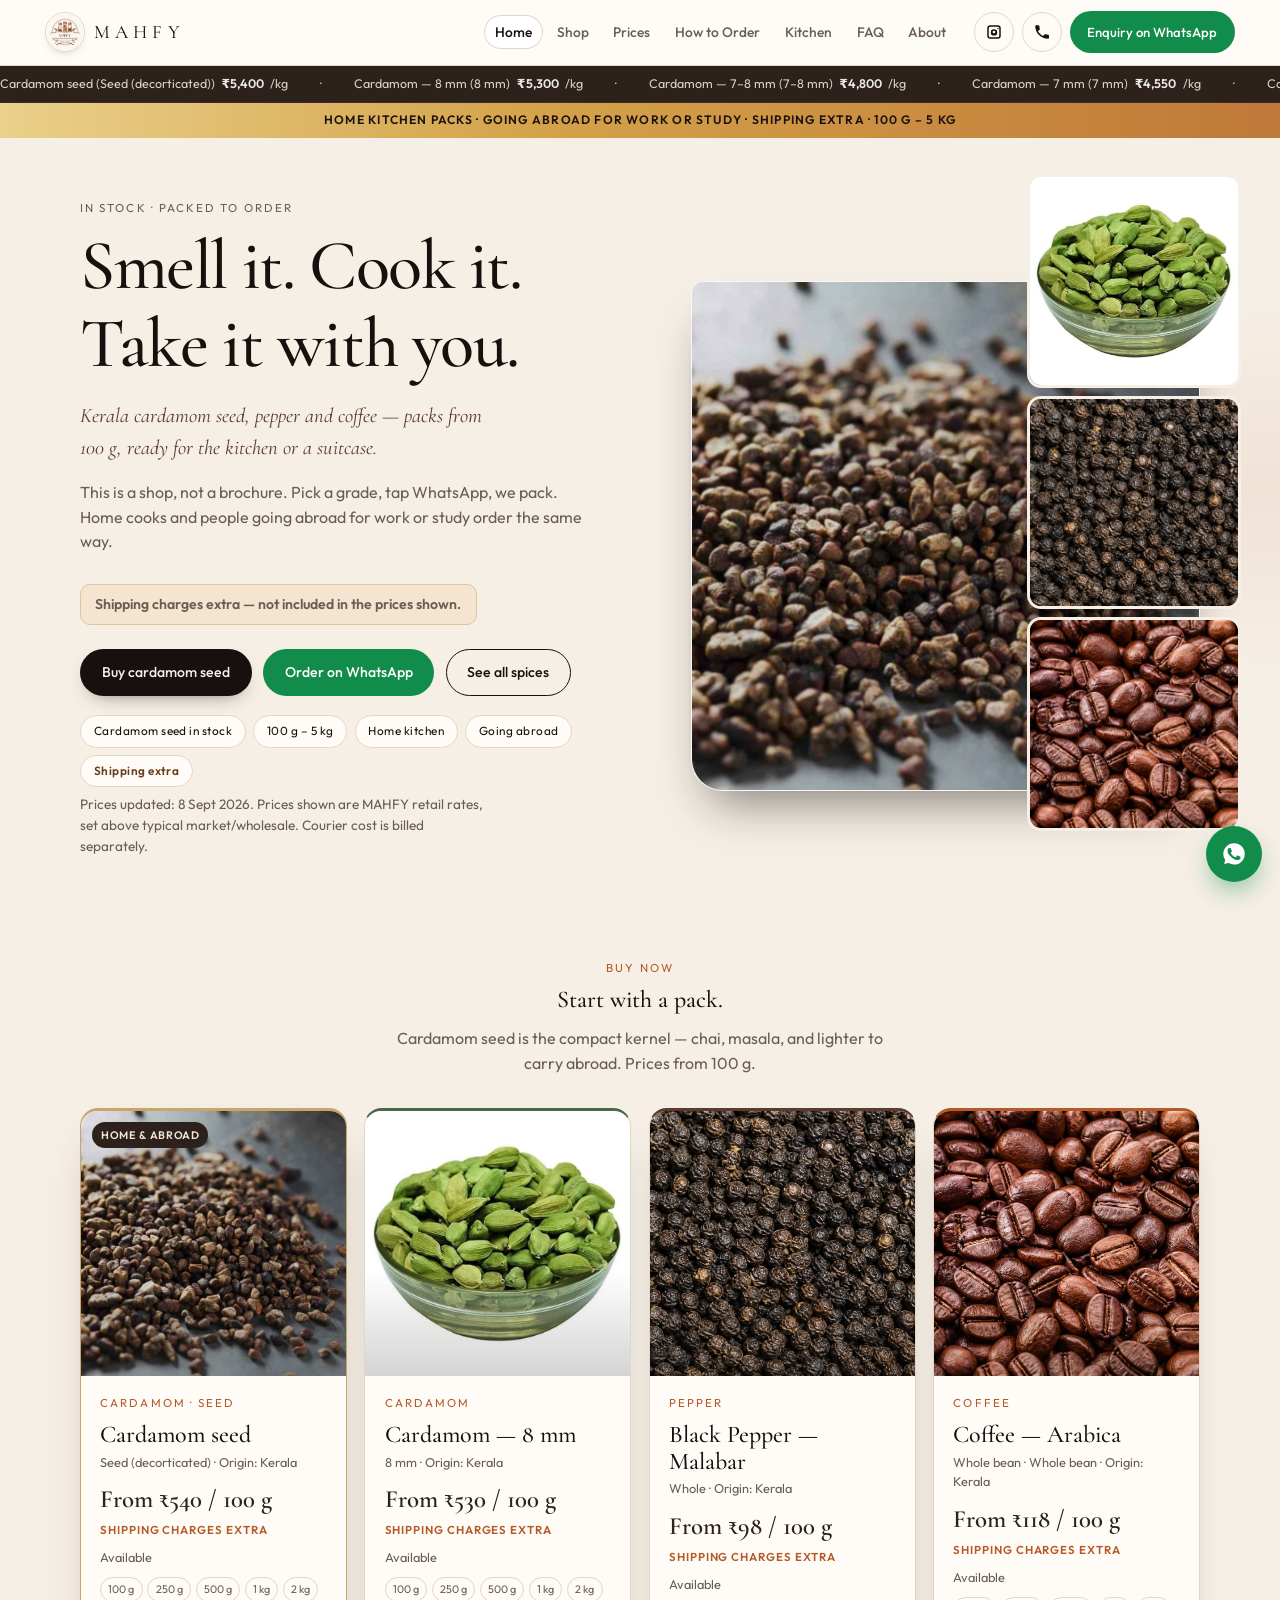
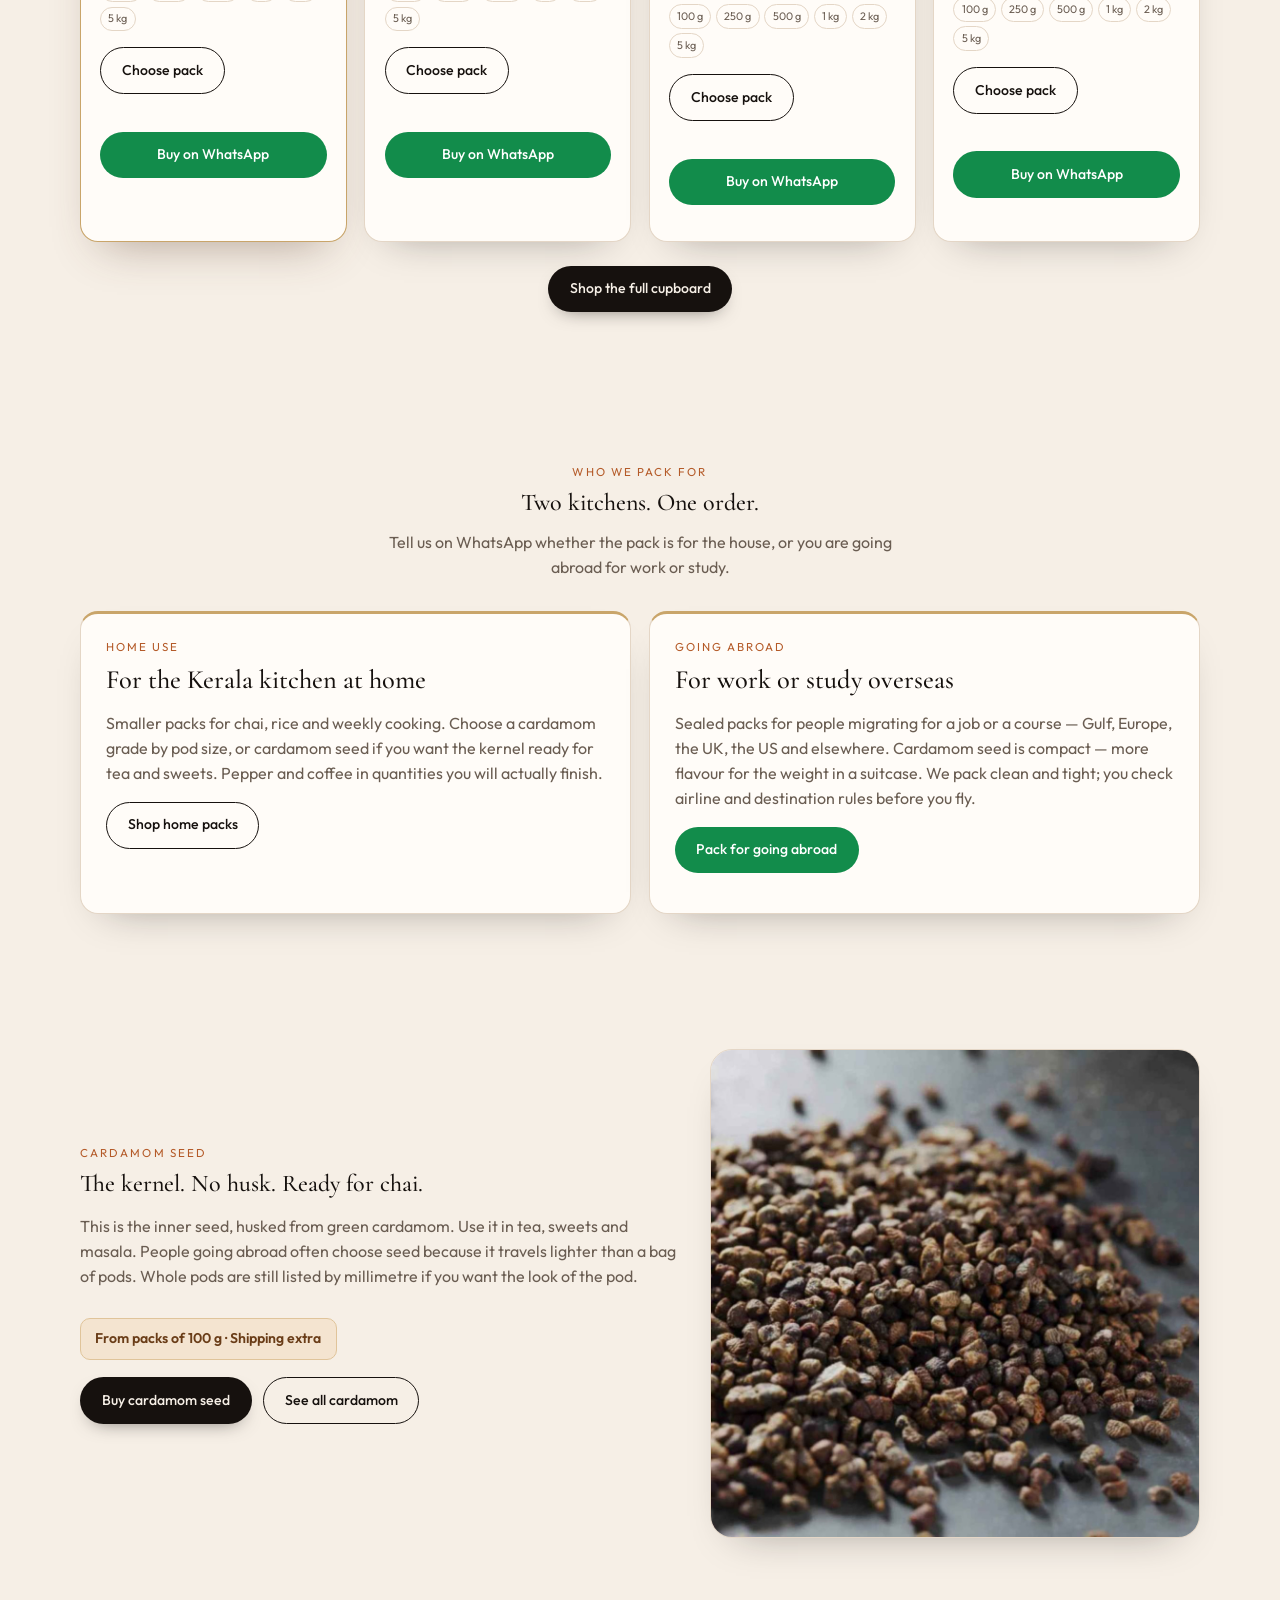
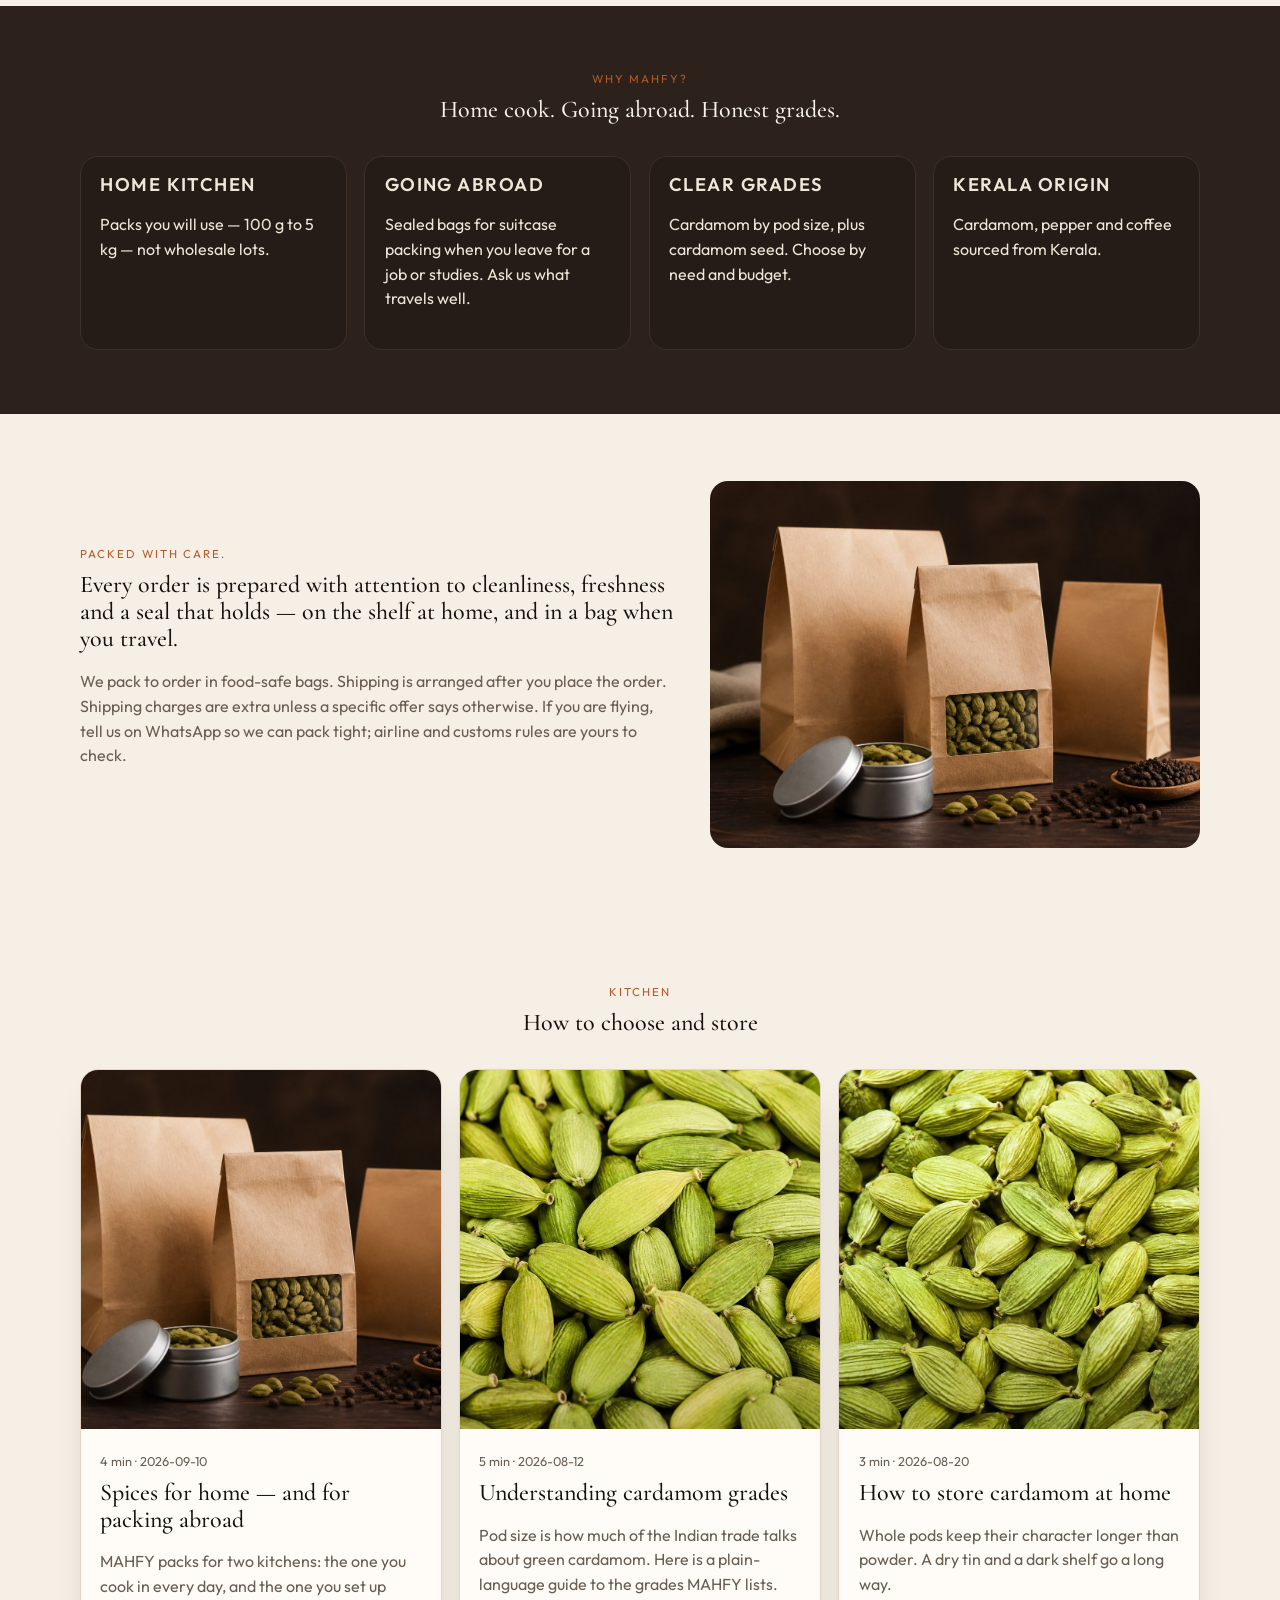
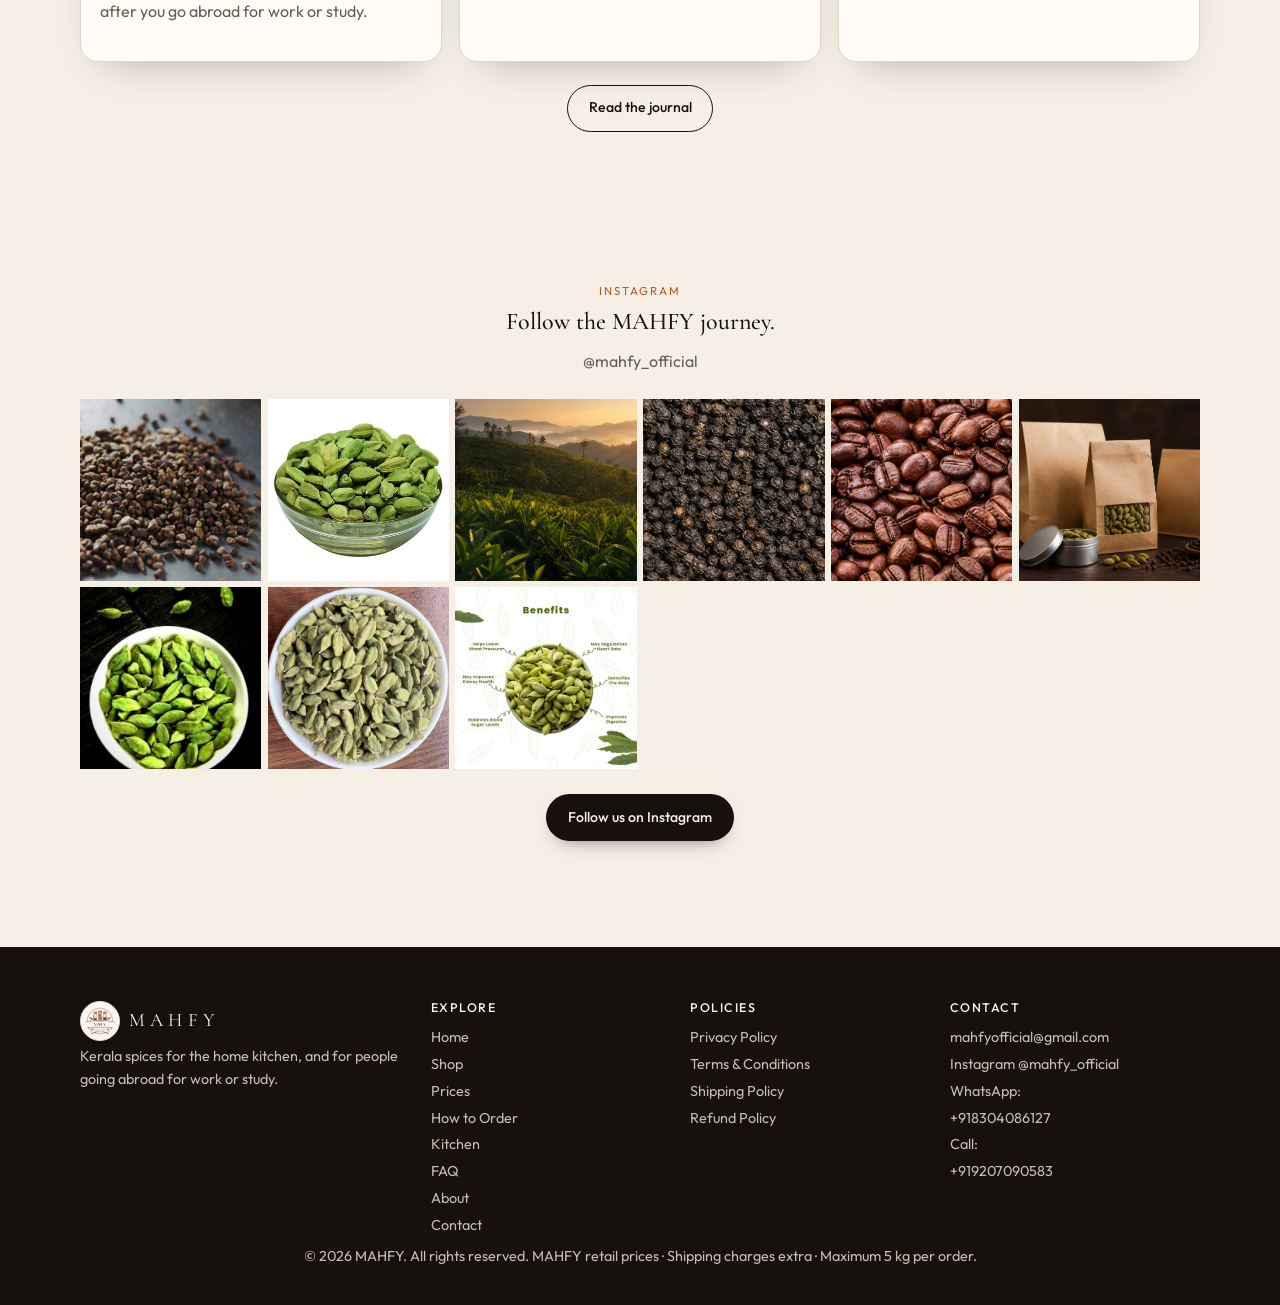
==== commit c9b3773a: "add product change" ====
--- a/index.html
+++ b/index.html
@@ -3,12 +3,12 @@
 <head>
   <meta charset="UTF-8" />
   <meta name="viewport" content="width=device-width, initial-scale=1.0" />
-  <title>MAHFY — Kerala cardamom, pepper &amp; coffee</title>
-  <meta name="description" content="Buy Kerala-origin cardamom, black pepper and coffee from MAHFY. Multiple grades, packs from 100 g to 5 kg. Shipping extra. Email mahfyofficial@gmail.com" />
-  <meta name="keywords" content="Kerala cardamom, Kerala green cardamom, buy cardamom online India, Kerala pepper, black pepper Kerala, Kerala coffee, buy Kerala spices online, premium cardamom" />
+  <title>MAHFY — Kerala spices for home and abroad</title>
+  <meta name="description" content="MAHFY packs Kerala cardamom (including seed), pepper and coffee for home kitchens and for people going abroad for work or study. 100 g to 5 kg. Shipping extra." />
+  <meta name="keywords" content="Kerala cardamom, cardamom seed, elaichi dana, spices for migrants, spices to take abroad, Kerala pepper, Kerala coffee, buy Kerala spices online" />
   <link rel="canonical" href="https://mahfyofficial.example/" />
-  <meta property="og:title" content="MAHFY — Kerala cardamom, pepper & coffee" />
-  <meta property="og:description" content="Carefully graded Kerala spices and coffee. 100 g to 5 kg. Shipping charges extra." />
+  <meta property="og:title" content="MAHFY — Kerala spices for home and abroad" />
+  <meta property="og:description" content="Cardamom, pepper, coffee and cardamom seed — packed for Kerala kitchens at home and for people going abroad for work or study. Shipping extra." />
   <meta property="og:type" content="website" />
   <meta property="og:image" content="assets/kerala-plantation.jpg" />
   <meta name="twitter:card" content="summary_large_image" />
@@ -28,6 +28,7 @@
       <span>MAHFY</span>
     </a>
     <nav class="nav" id="nav" aria-label="Primary">
+      <a href="#/" data-link>Home</a>
       <a href="#/shop" data-link>Shop</a>
       <a href="#/prices" data-link>Prices</a>
       <a href="#/how-to-order" data-link>How to Order</a>
@@ -60,7 +61,7 @@
   <div class="ticker" aria-label="Current prices">
     <div class="ticker-track" id="tickerTrack"></div>
   </div>
-  <p class="ship-bar" role="status">Shipping charges extra · Not included in product prices · Packs 100 g – 5 kg</p>
+  <p class="ship-bar" role="status">Home kitchen packs · Going abroad for work or study · Shipping extra · 100 g – 5 kg</p>
 
   <main id="app"></main>
 
@@ -68,10 +69,11 @@
     <div class="footer-grid">
       <div>
         <div class="logo foot-logo"><img src="assets/logo.png" alt="" /><span>MAHFY</span></div>
-        <p class="muted">Kerala spices &amp; coffee, thoughtfully selected.</p>
+        <p class="muted">Kerala spices for the home kitchen, and for people going abroad for work or study.</p>
       </div>
       <div>
         <h4>Explore</h4>
+        <a href="#/" data-link>Home</a>
         <a href="#/shop" data-link>Shop</a>
         <a href="#/prices" data-link>Prices</a>
         <a href="#/how-to-order" data-link>How to Order</a>
--- a/styles.css
+++ b/styles.css
@@ -1,21 +1,22 @@
 /* MAHFY — premium Kerala specialty storefront */
 :root {
-  --cream: #f3ece2;
-  --paper: #fffcf7;
+  --cream: #f6efe6;
+  --paper: #fffcf8;
   --ink: #16110e;
   --muted: #6a5d52;
-  --line: #dfd1c0;
+  --line: #e4d6c6;
   --coffee: #2c211b;
   --chocolate: #5a3c2c;
   --accent: #b45a28;
   --gold: #c9a56a;
   --green: #4a6848;
   --danger: #8a3a2a;
-  --shadow: 0 22px 50px -28px rgba(22, 17, 14, 0.45);
+  --shadow: 0 18px 40px -26px rgba(22, 17, 14, 0.42);
   --serif: "Cormorant Garamond", Georgia, serif;
   --sans: "Outfit", system-ui, sans-serif;
-  --header: 68px;
+  --header: 72px;
   --ticker: 36px;
+  --radius: 18px;
 }
 *, *::before, *::after { box-sizing: border-box; }
 html { scroll-behavior: smooth; overflow-x: hidden; }
@@ -23,8 +24,8 @@
   margin: 0;
   overflow-x: hidden;
   background:
-    radial-gradient(900px 420px at 10% -10%, rgba(201, 165, 106, .18), transparent 55%),
-    radial-gradient(800px 380px at 100% 8%, rgba(180, 90, 40, .08), transparent 50%),
+    radial-gradient(900px 420px at 10% -10%, rgba(201, 165, 106, .2), transparent 55%),
+    radial-gradient(800px 380px at 100% 8%, rgba(180, 90, 40, .09), transparent 50%),
     var(--cream);
   color: var(--ink);
   font-family: var(--sans);
@@ -44,28 +45,46 @@
   letter-spacing: .18em; text-transform: uppercase; font-size: .72rem;
   color: var(--accent); margin: 0 0 .6rem;
 }
+#app { min-height: 55vh; }
 
 .header {
   position: sticky; top: 0; z-index: 96;
-  display: flex; align-items: center; gap: 1.2rem;
-  padding: .75rem 4vw;
-  background: rgba(255, 252, 247, .9);
-  backdrop-filter: blur(16px);
+  display: flex; align-items: center; gap: 1rem;
+  padding: .7rem 3.5vw;
+  background: rgba(255, 252, 248, .92);
+  backdrop-filter: blur(18px);
   border-bottom: 1px solid var(--line);
 }
 .logo { display: flex; align-items: center; gap: .55rem; margin-right: auto; min-width: 0; flex-shrink: 0; }
-.logo img { width: 38px; height: 38px; border-radius: 50%; object-fit: cover; background: #fff; }
-.logo span { font-family: var(--serif); letter-spacing: .28em; font-size: 1.15rem; }
-.nav { display: flex; gap: 1.35rem; font-size: .92rem; align-items: center; }
-.nav a { color: var(--muted); }
-.nav a:hover, .nav a.active { color: var(--ink); }
+.logo img {
+  width: 40px; height: 40px; border-radius: 50%; object-fit: cover; background: #fff;
+  border: 1px solid var(--line); box-shadow: 0 4px 12px -8px rgba(22,17,14,.5);
+}
+.logo span { font-family: var(--serif); letter-spacing: .28em; font-size: 1.18rem; }
+.nav { display: flex; gap: .15rem; font-size: .86rem; align-items: center; }
+.nav > a[data-link] {
+  color: var(--muted);
+  padding: .4rem .7rem;
+  border-radius: 999px;
+  font-weight: 500;
+  white-space: nowrap;
+}
+.nav > a[data-link]:hover { color: var(--ink); background: rgba(255,255,255,.7); }
+.nav > a[data-link].active {
+  color: var(--ink);
+  background: #fff;
+  box-shadow: inset 0 0 0 1px var(--line);
+}
 .nav-cta { display: none; }
-.header-actions { display: flex; align-items: center; gap: .55rem; flex-shrink: 0; }
+.header .header-enq { padding: .62rem 1.05rem; font-size: .82rem; }
+.header-actions { display: flex; align-items: center; gap: .5rem; flex-shrink: 0; }
 .icon-call { color: var(--ink); }
 .icon-btn, .cart-btn, .hamburger {
   width: 40px; height: 40px; border: 1px solid var(--line); background: var(--paper);
   border-radius: 999px; display: grid; place-items: center; cursor: pointer; color: var(--ink);
-}
+  transition: .2s background, .2s border-color, .2s transform;
+}
+.icon-btn:hover, .hamburger:hover { background: #fff; border-color: #cbb79a; transform: translateY(-1px); }
 .icon-btn svg, .cart-btn svg { width: 18px; height: 18px; }
 .cart-btn { position: relative; }
 .cart-count {
@@ -84,17 +103,21 @@
 
 .btn {
   display: inline-flex; align-items: center; justify-content: center; gap: .4rem;
-  border: 1px solid transparent; border-radius: 999px; padding: .78rem 1.35rem;
-  font-size: .9rem; font-weight: 500; cursor: pointer; transition: .2s transform, .2s background;
+  border: 1px solid transparent; border-radius: 999px; padding: .72rem 1.3rem;
+  font-size: .88rem; font-weight: 500; cursor: pointer;
+  transition: .2s transform, .2s background, .2s box-shadow;
 }
 .btn:hover { transform: translateY(-1px); }
 .btn-dark { background: var(--ink); color: var(--cream); box-shadow: 0 8px 20px -12px rgba(22,17,14,.7); }
+.btn-dark:hover { background: #000; }
 .btn-line { background: transparent; border-color: var(--ink); color: var(--ink); }
+.btn-line:hover { background: var(--ink); color: var(--cream); }
 .btn-ghost { background: transparent; border-color: var(--line); color: var(--ink); }
 .btn-wa { background: #128c4b; color: #fff; }
+.btn-wa:hover { background: #0f7a41; }
 
 .ticker {
-  overflow: hidden; border-bottom: 1px solid var(--line);
+  overflow: hidden; border-bottom: 1px solid #3a2e27;
   background: var(--coffee); color: #efe6d8; font-size: .78rem; white-space: nowrap;
 }
 .ticker-track { display: inline-flex; gap: 2rem; padding: .55rem 0; animation: marquee 48s linear infinite; }
@@ -105,10 +128,10 @@
 .tk-ship { color: var(--gold); font-weight: 600; }
 
 .ship-bar {
-  margin: 0; text-align: center; font-size: .8rem; font-weight: 600; letter-spacing: .08em;
+  margin: 0; text-align: center; font-size: .76rem; font-weight: 600; letter-spacing: .1em;
   text-transform: uppercase; color: #1a120c;
-  background: linear-gradient(90deg, #e8c37a, #d4a24a 40%, #c07838);
-  padding: .55rem 1rem;
+  background: linear-gradient(90deg, #ead08a, #d4a24a 42%, #c07838);
+  padding: .5rem 1rem;
 }
 .ship-callout {
   display: inline-block; margin: .85rem 0 0; padding: .55rem .9rem; border-radius: 10px;
@@ -128,21 +151,21 @@
 
 .hero {
   display: grid; grid-template-columns: 1.05fr .95fr; gap: 3rem; align-items: center;
-  padding: 3.5rem 0 2.5rem;
+  padding: 3.8rem 0 3rem;
 }
 .hero h1 { font-size: clamp(2.6rem, 5.5vw, 4.6rem); letter-spacing: -.02em; }
-.hero .sub { font-family: var(--serif); font-style: italic; font-size: 1.25rem; color: var(--chocolate); margin: 1rem 0 .5rem; }
+.hero .sub { font-family: var(--serif); font-style: italic; font-size: 1.28rem; color: var(--chocolate); margin: 1rem 0 .5rem; }
 .hero-copy p { color: var(--muted); max-width: 46ch; }
 .hero-cta { display: flex; gap: .7rem; flex-wrap: wrap; margin: 1.5rem 0 1.2rem; }
 .trust { display: flex; flex-wrap: wrap; gap: .45rem; }
 .pill {
   border: 1px solid var(--line); background: var(--paper); border-radius: 999px;
-  padding: .35rem .75rem; font-size: .75rem; letter-spacing: .04em;
+  padding: .38rem .8rem; font-size: .74rem; letter-spacing: .04em;
 }
 .hero-visual { position: relative; }
 .hero-visual img.hero-main {
-  width: 100%; aspect-ratio: 4/5; object-fit: cover; border-radius: 8px 28px 8px 28px;
-  box-shadow: var(--shadow); border: 1px solid rgba(255,255,255,.4);
+  width: 100%; aspect-ratio: 1; object-fit: cover; border-radius: 12px 32px 12px 32px;
+  box-shadow: 0 28px 50px -20px rgba(22,17,14,.55); border: 1px solid rgba(255,255,255,.45);
 }
 .hero-stack {
   position: absolute; right: -8%; bottom: -8%; display: grid; gap: .5rem; width: 42%;
@@ -154,11 +177,11 @@
 .grid-3 { grid-template-columns: repeat(3, 1fr); }
 .grid-2 { grid-template-columns: 1fr 1fr; }
 .card {
-  background: var(--paper); border: 1px solid var(--line); border-radius: 16px;
+  background: var(--paper); border: 1px solid var(--line); border-radius: var(--radius);
   overflow: hidden; box-shadow: var(--shadow); transition: transform .25s, border-color .25s, box-shadow .25s;
 }
 .card:hover { transform: translateY(-6px); border-color: #cbb79a; box-shadow: 0 28px 50px -24px rgba(22,17,14,.5); }
-.card-img { aspect-ratio: 4/3; overflow: hidden; background: #ece4d8; position: relative; }
+.card-img { aspect-ratio: 1; overflow: hidden; background: #ece4d8; position: relative; }
 .card-img::after {
   content: ""; position: absolute; inset: auto 0 0 0; height: 40%;
   background: linear-gradient(transparent, rgba(22,17,14,.18)); pointer-events: none;
@@ -169,7 +192,7 @@
 .card-body h3 { font-size: 1.5rem; }
 .card-wa { padding: 0 1.2rem 1.2rem; }
 .card-wa .btn { width: 100%; text-align: center; }
-.price { font-family: var(--serif); font-size: 1.35rem; font-weight: 600; margin: .4rem 0; color: var(--coffee); }
+.price { font-family: var(--serif); font-size: 1.55rem; font-weight: 600; margin: .45rem 0 .15rem; color: var(--coffee); }
 .meta { font-size: .8rem; color: var(--muted); margin: .25rem 0 .5rem; }
 .weights { display: flex; flex-wrap: wrap; gap: .3rem; margin: .6rem 0 1rem; }
 .weights span {
@@ -178,8 +201,8 @@
 
 .filters { display: flex; flex-wrap: wrap; gap: .45rem; margin: 1.4rem 0 1.6rem; }
 .chip {
-  border: 1px solid var(--line); background: transparent; border-radius: 999px;
-  padding: .45rem .9rem; cursor: pointer; color: var(--muted);
+  border: 1px solid var(--line); background: var(--paper); border-radius: 999px;
+  padding: .45rem .95rem; cursor: pointer; color: var(--muted); font-weight: 500;
 }
 .chip.active, .chip:hover { border-color: var(--ink); color: var(--ink); background: #fff; }
 
@@ -195,7 +218,10 @@
 .step-n { font-family: var(--serif); font-size: 1.6rem; color: var(--accent); }
 
 .pdp { display: grid; grid-template-columns: 1fr 1fr; gap: 2.5rem; align-items: start; }
-.gallery img { width: 100%; aspect-ratio: 1; object-fit: cover; border-radius: 18px; }
+.gallery img {
+  width: 100%; aspect-ratio: 1; object-fit: cover; border-radius: 20px;
+  box-shadow: var(--shadow); border: 1px solid var(--line);
+}
 .thumbs { display: flex; gap: .5rem; margin-top: .6rem; }
 .thumbs button { border: 1px solid var(--line); padding: 0; background: none; border-radius: 10px; overflow: hidden; cursor: pointer; width: 72px; }
 .thumbs img { width: 72px; height: 72px; object-fit: cover; }
@@ -241,19 +267,21 @@
 .article img.cover { width: 100%; max-height: 420px; object-fit: cover; border-radius: 18px; margin: 1rem 0 1.4rem; }
 .article .body p { color: var(--muted); max-width: 68ch; }
 
-.footer { background: #16110e; color: #d9cfc3; padding: 3.2rem 4vw 2rem; margin-top: 2rem; }
+.footer { background: #16110e; color: #d9cfc3; padding: 3.4rem 4vw 2.1rem; margin-top: 2.4rem; }
 .footer-grid { display: grid; grid-template-columns: 1.4fr 1fr 1fr 1.1fr; gap: 2rem; width: min(1120px, 100%); margin: 0 auto; }
 .footer h4 { font-family: var(--sans); font-size: .78rem; letter-spacing: .12em; text-transform: uppercase; color: #f7f2ea; margin-bottom: .7rem; }
-.footer a, .footer p { display: block; color: #cbbbaf; font-size: .9rem; margin: .25rem 0; }
+.footer a, .footer p { display: block; color: #cbbbaf; font-size: .9rem; margin: .28rem 0; }
 .footer a:hover { color: #fff; }
 .foot-logo span { color: #f7f2ea; }
 .copy { text-align: center; font-size: .78rem; color: #8d8076; margin: 2.2rem 0 0; }
 
 .float-wa {
   position: fixed; right: 1.1rem; bottom: 1.1rem; z-index: 45;
-  width: 54px; height: 54px; border-radius: 50%; background: #128c4b; color: #fff;
-  display: grid; place-items: center; box-shadow: 0 10px 24px -8px rgba(18, 140, 75, .6);
-}
+  width: 56px; height: 56px; border-radius: 50%; background: #128c4b; color: #fff;
+  display: grid; place-items: center; box-shadow: 0 12px 28px -8px rgba(18, 140, 75, .65);
+  transition: transform .2s;
+}
+.float-wa:hover { transform: translateY(-2px) scale(1.04); }
 .float-wa svg { width: 26px; height: 26px; }
 
 .drawer-scrim, .nav-scrim {
@@ -279,7 +307,7 @@
 }
 body.enquiry-open { overflow: hidden; }
 
-.page-head { padding: 2.5rem 0 1rem; }
+.page-head { padding: 2.8rem 0 1.2rem; }
 .page-head h1 { font-size: clamp(2.2rem, 4vw, 3.4rem); }
 .split { display: grid; grid-template-columns: 1.1fr .9fr; gap: 2rem; align-items: center; }
 .nav-enq { display: none; }
@@ -293,30 +321,34 @@
 .card-pepper { border-top: 3px solid var(--chocolate); }
 .card-coffee { border-top: 3px solid var(--accent); }
 .card-other { border-top: 3px solid var(--gold); }
-.benefits-img { width: 100%; border-radius: 16px; border: 1px solid var(--line); background: #fff; }
-
-@media (max-width: 1024px) {
-  .hero, .pdp, .checkout, .split, .footer-grid { grid-template-columns: 1fr; }
-  .hero-stack { position: static; width: auto; grid-template-columns: repeat(3, 1fr); margin-top: .8rem; }
-  .hero-visual img.hero-main { aspect-ratio: 16/10; }
-  .grid-4, .steps { grid-template-columns: repeat(2, 1fr); }
-  .ig-grid { grid-template-columns: repeat(3, 1fr); }
-}
-@media (max-width: 768px) {
-  .header {
-    gap: .45rem;
-    padding: .55rem .85rem;
-  }
-  .logo img { width: 34px; height: 34px; }
-  .logo span { letter-spacing: .16em; font-size: 1rem; }
-  .header-actions { gap: .35rem; }
-  .icon-btn, .hamburger {
-    width: 38px; height: 38px;
-  }
+.benefits-img {
+  width: 100%; aspect-ratio: 1; object-fit: cover; border-radius: 22px;
+  border: 1px solid var(--line); background: #fff; box-shadow: var(--shadow);
+}
+.audience {
+  display: grid; grid-template-columns: 1fr 1fr; gap: 1.1rem; margin-top: 2rem;
+}
+.audience article {
+  background: var(--paper); border: 1px solid var(--line); border-radius: var(--radius);
+  padding: 1.5rem 1.55rem; box-shadow: var(--shadow);
+  border-top: 3px solid var(--gold);
+}
+.audience h3 { font-size: 1.65rem; margin: 0 0 .5rem; }
+.audience-compact h3 { font-size: 1.25rem; }
+.sell-path { margin: 1.2rem 0 1.4rem; }
+.sell-path > p { color: var(--muted); max-width: 58ch; }
+.card-badge {
+  position: absolute; left: .7rem; top: .7rem; z-index: 1;
+  background: var(--coffee); color: #efe6d8; font-size: .68rem; letter-spacing: .06em;
+  text-transform: uppercase; padding: .28rem .55rem; border-radius: 999px; font-weight: 600;
+}
+.card-featured { border-color: #c9a56a; box-shadow: 0 22px 44px -22px rgba(90, 60, 44, .45); }
+.shop-first { padding-top: 2.4rem; }
+
+@media (max-width: 1100px) {
   .header-enq { display: none; }
   .header-actions .icon-wa { display: grid; }
   .nav {
-    display: flex;
     position: fixed;
     top: var(--header); right: 0; bottom: 0; left: auto;
     width: min(300px, 84vw);
@@ -324,7 +356,7 @@
     background: var(--paper);
     flex-direction: column;
     align-items: stretch;
-    gap: 0;
+    gap: .15rem;
     padding: .85rem 1.15rem 1.6rem;
     border-left: 1px solid var(--line);
     box-shadow: -18px 0 40px -24px rgba(22, 17, 14, .45);
@@ -342,12 +374,18 @@
     pointer-events: auto;
     visibility: visible;
   }
-  .nav a:not(.btn) {
+  .nav > a[data-link] {
     display: block;
-    padding: .85rem 0;
+    padding: .85rem .55rem;
     font-size: 1.05rem;
-    border-bottom: 1px solid var(--line);
+    border-radius: 12px;
     color: var(--ink);
+    box-shadow: none;
+    background: transparent;
+  }
+  .nav > a[data-link].active {
+    background: var(--cream);
+    box-shadow: none;
   }
   .nav-cta {
     display: flex;
@@ -362,6 +400,25 @@
     font-size: .88rem;
   }
   .hamburger { display: flex; z-index: 96; }
+}
+@media (max-width: 1024px) {
+  .hero, .pdp, .checkout, .split, .footer-grid, .audience { grid-template-columns: 1fr; }
+  .hero-stack { position: static; width: auto; grid-template-columns: repeat(3, 1fr); margin-top: .8rem; }
+  .hero-visual img.hero-main { aspect-ratio: 16/10; }
+  .grid-4, .steps { grid-template-columns: repeat(2, 1fr); }
+  .ig-grid { grid-template-columns: repeat(3, 1fr); }
+}
+@media (max-width: 768px) {
+  .header {
+    gap: .45rem;
+    padding: .55rem .85rem;
+  }
+  .logo img { width: 34px; height: 34px; }
+  .logo span { letter-spacing: .16em; font-size: 1rem; }
+  .header-actions { gap: .35rem; }
+  .icon-btn, .hamburger {
+    width: 38px; height: 38px;
+  }
   .header .btn-dark { padding: .55rem .8rem; font-size: .78rem; }
   .grid-3, .grid-2, .grid-4, .steps { grid-template-columns: 1fr; }
   .cart-line { grid-template-columns: 72px 1fr; }
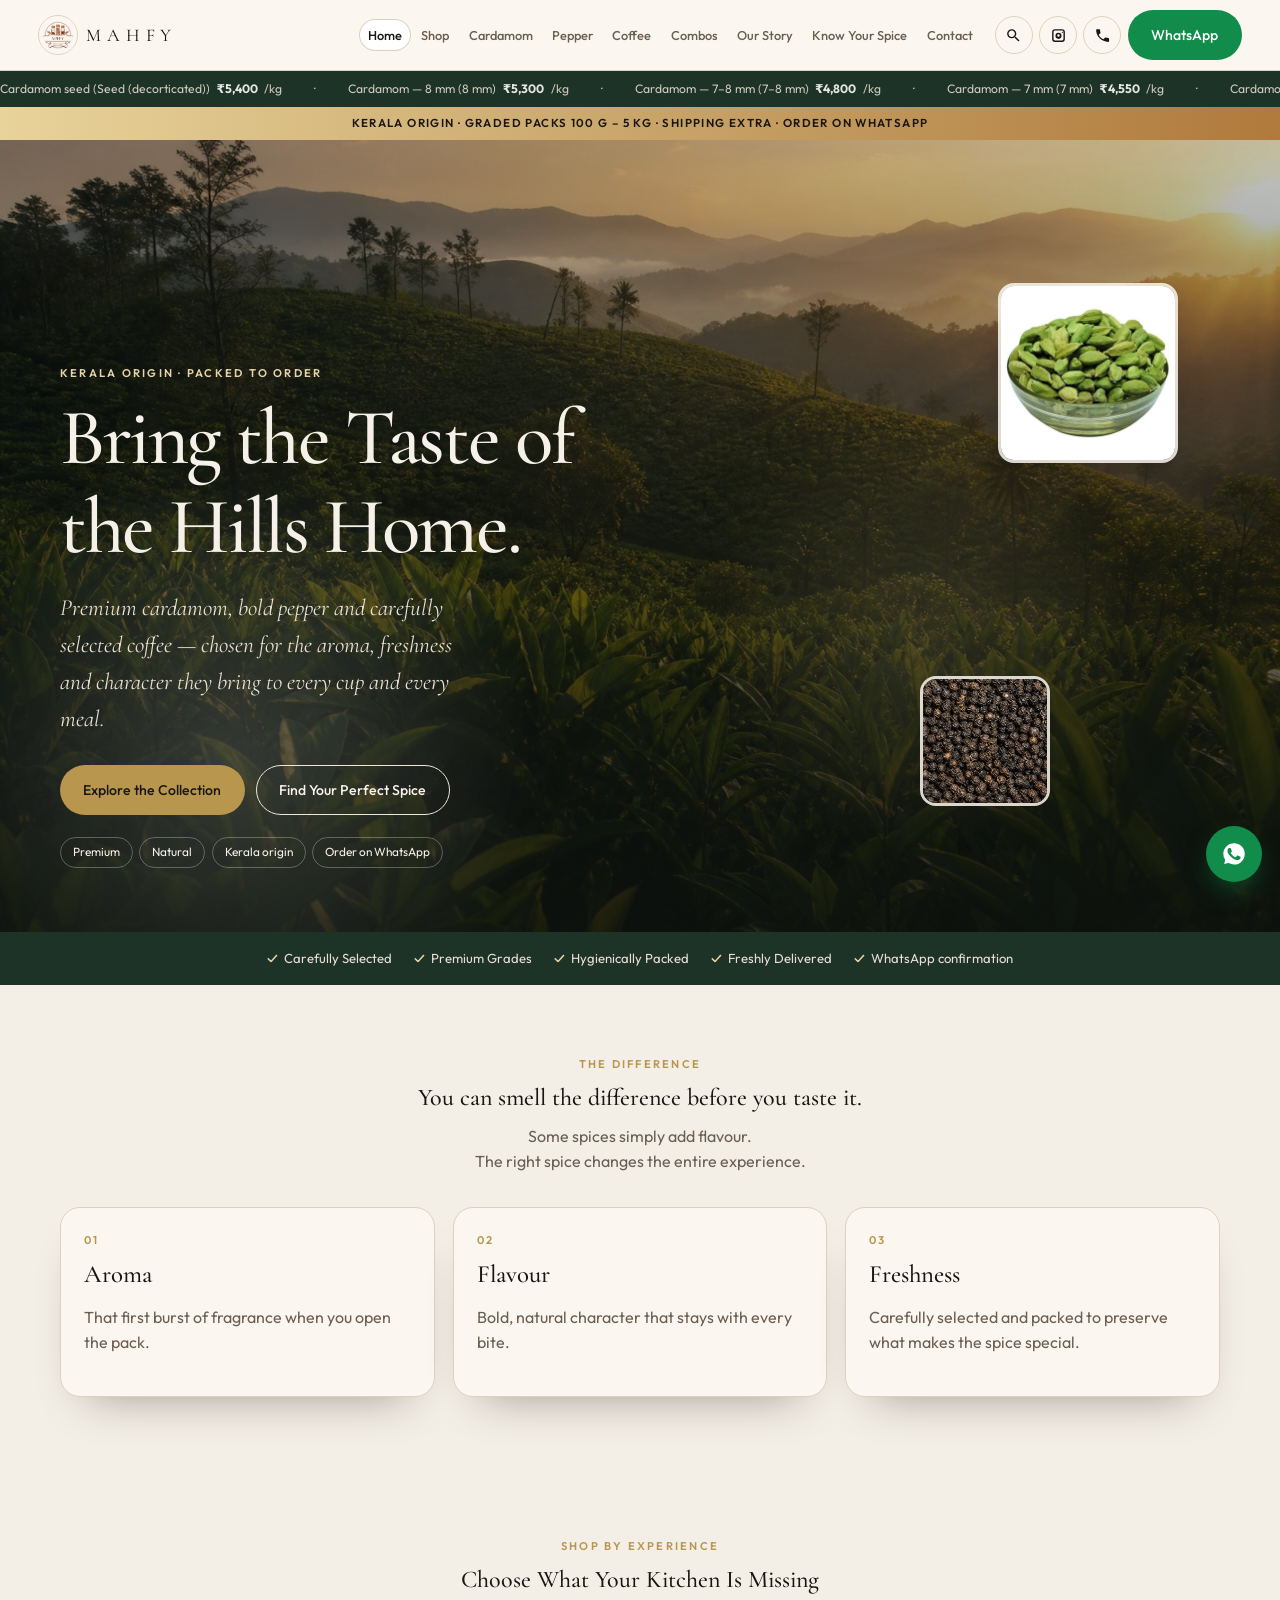
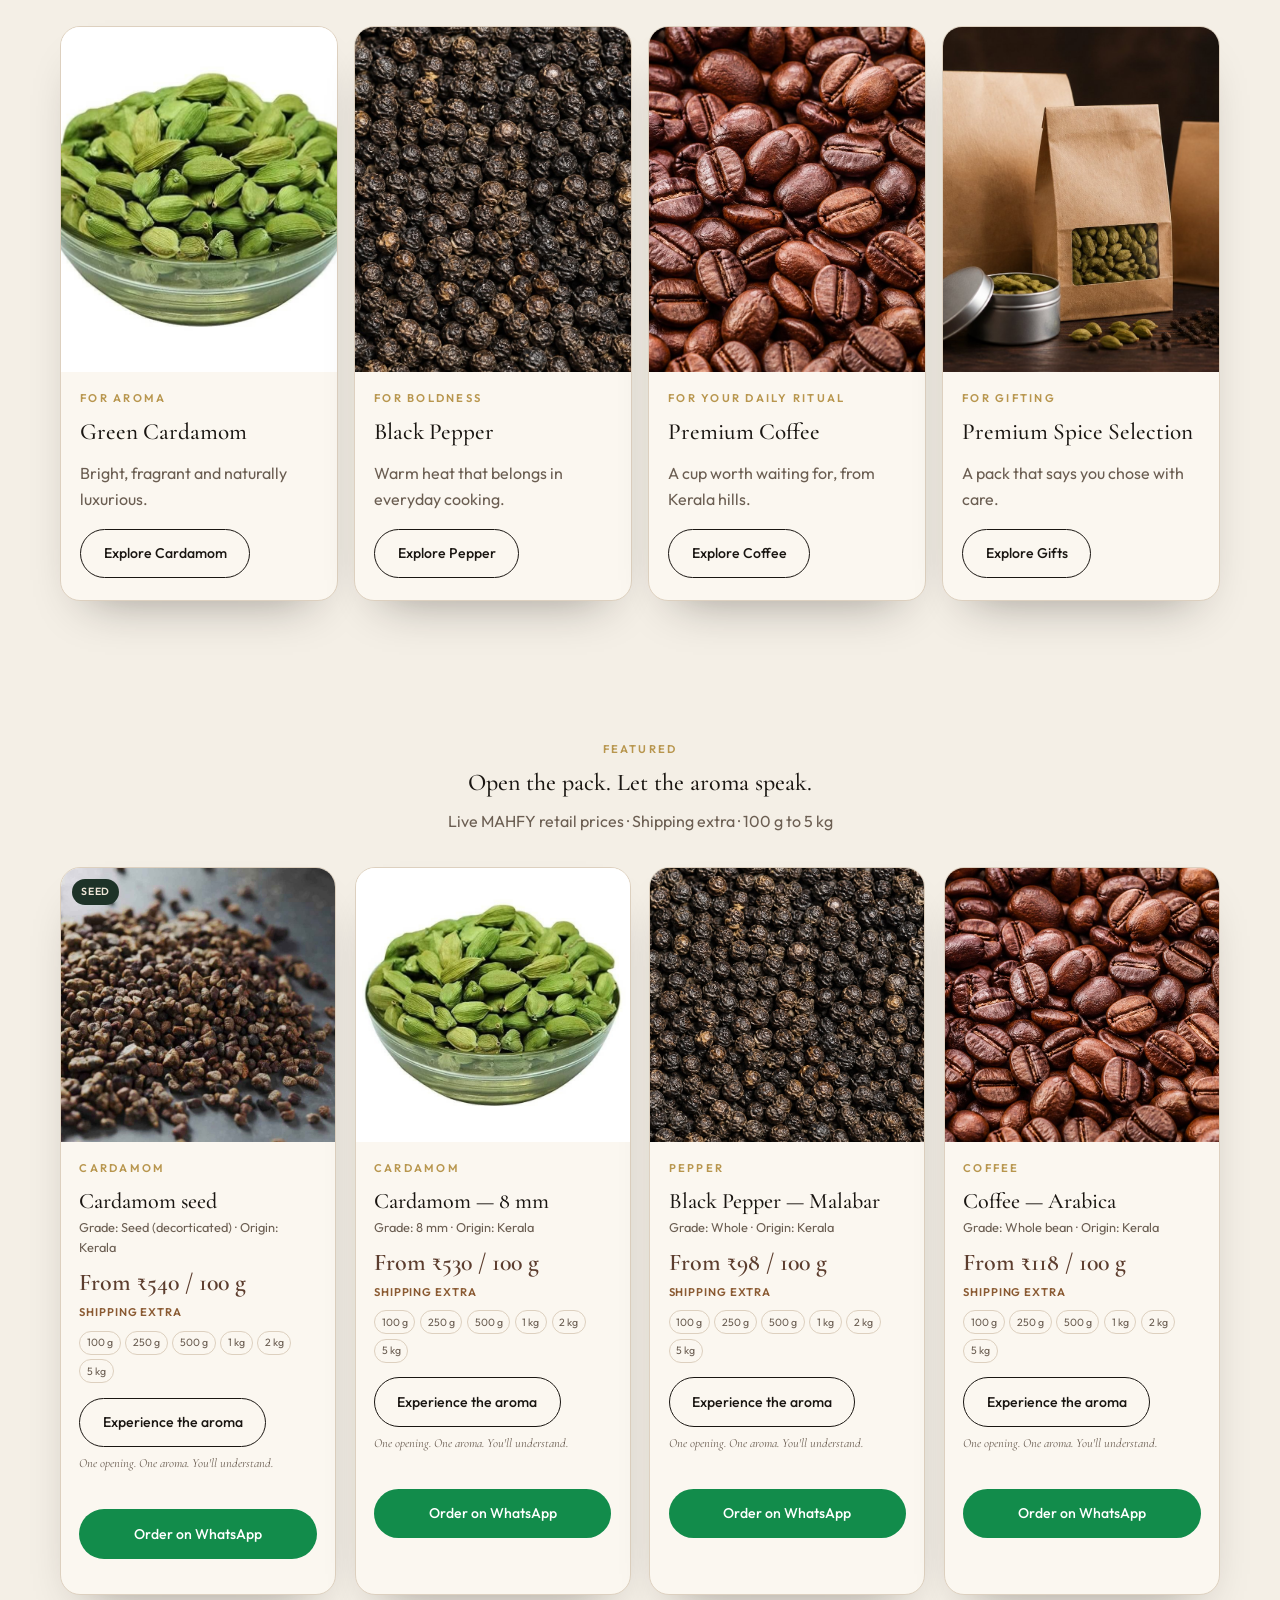
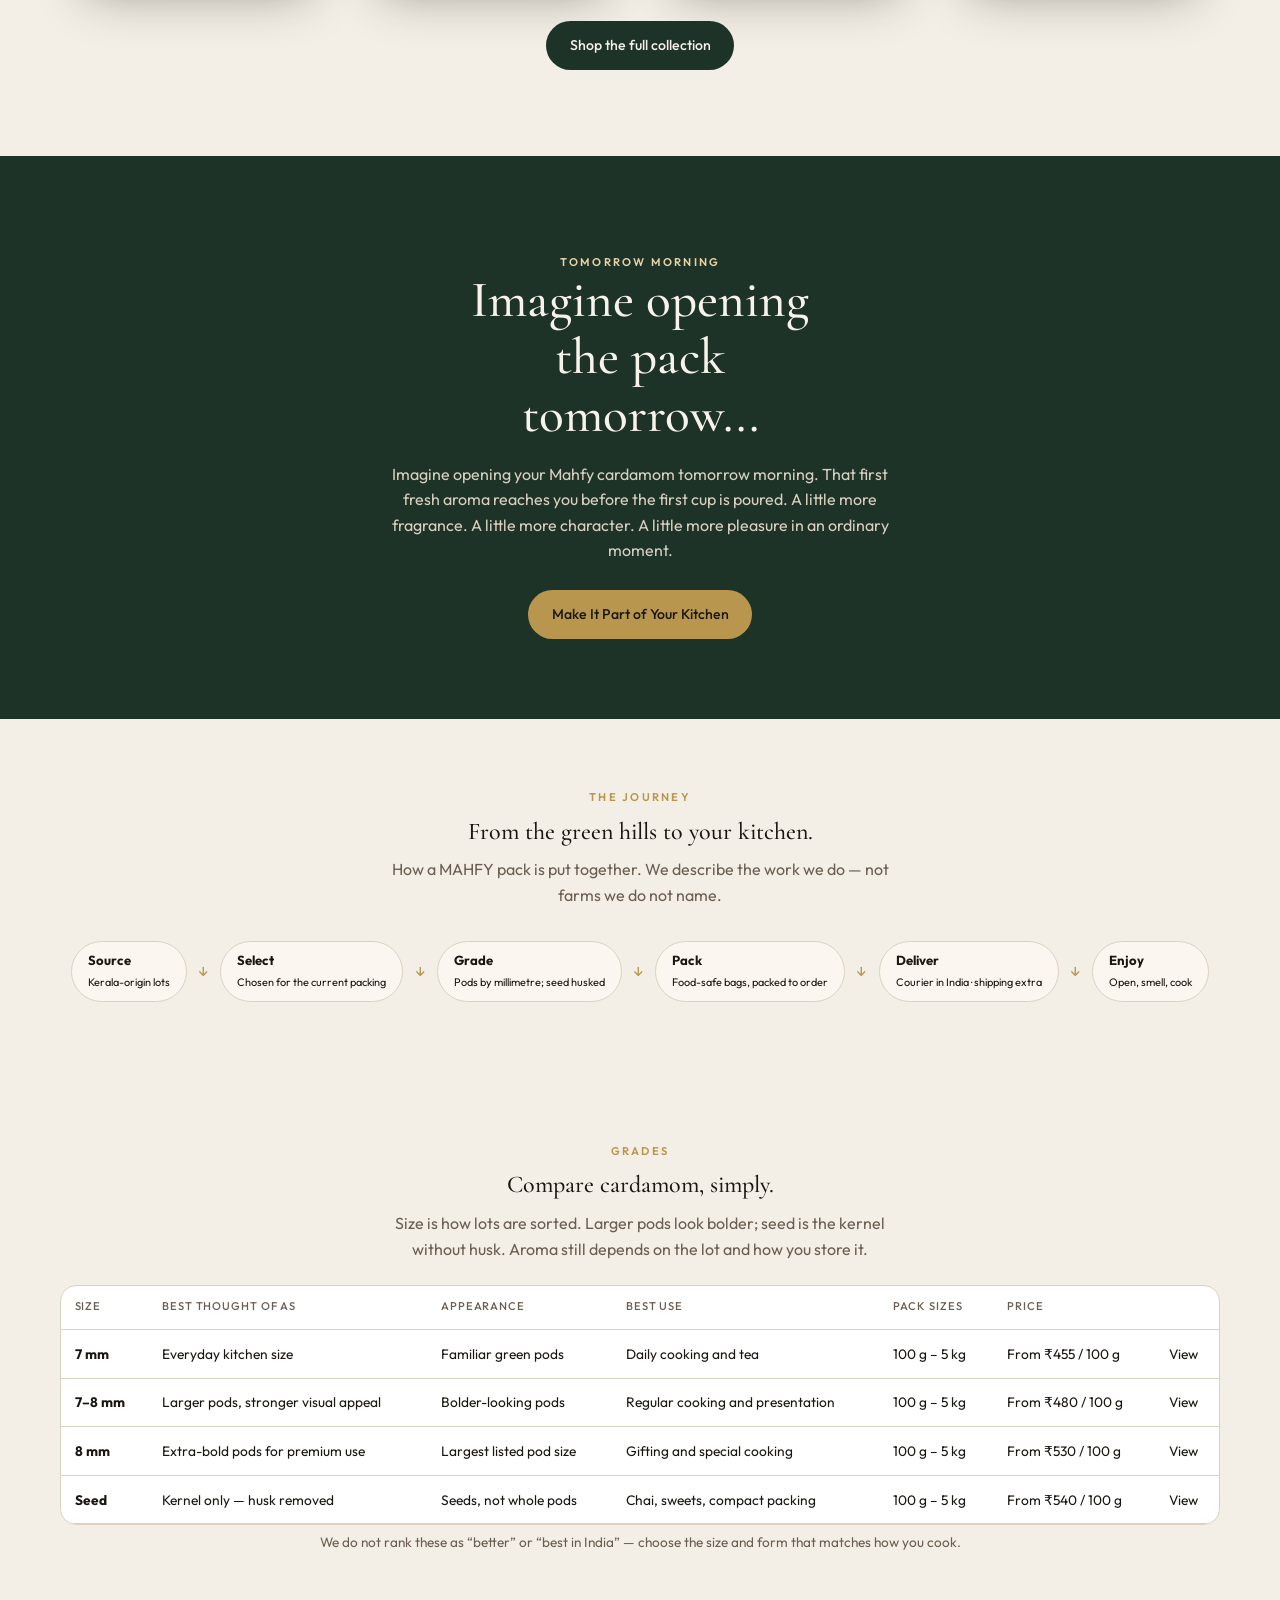
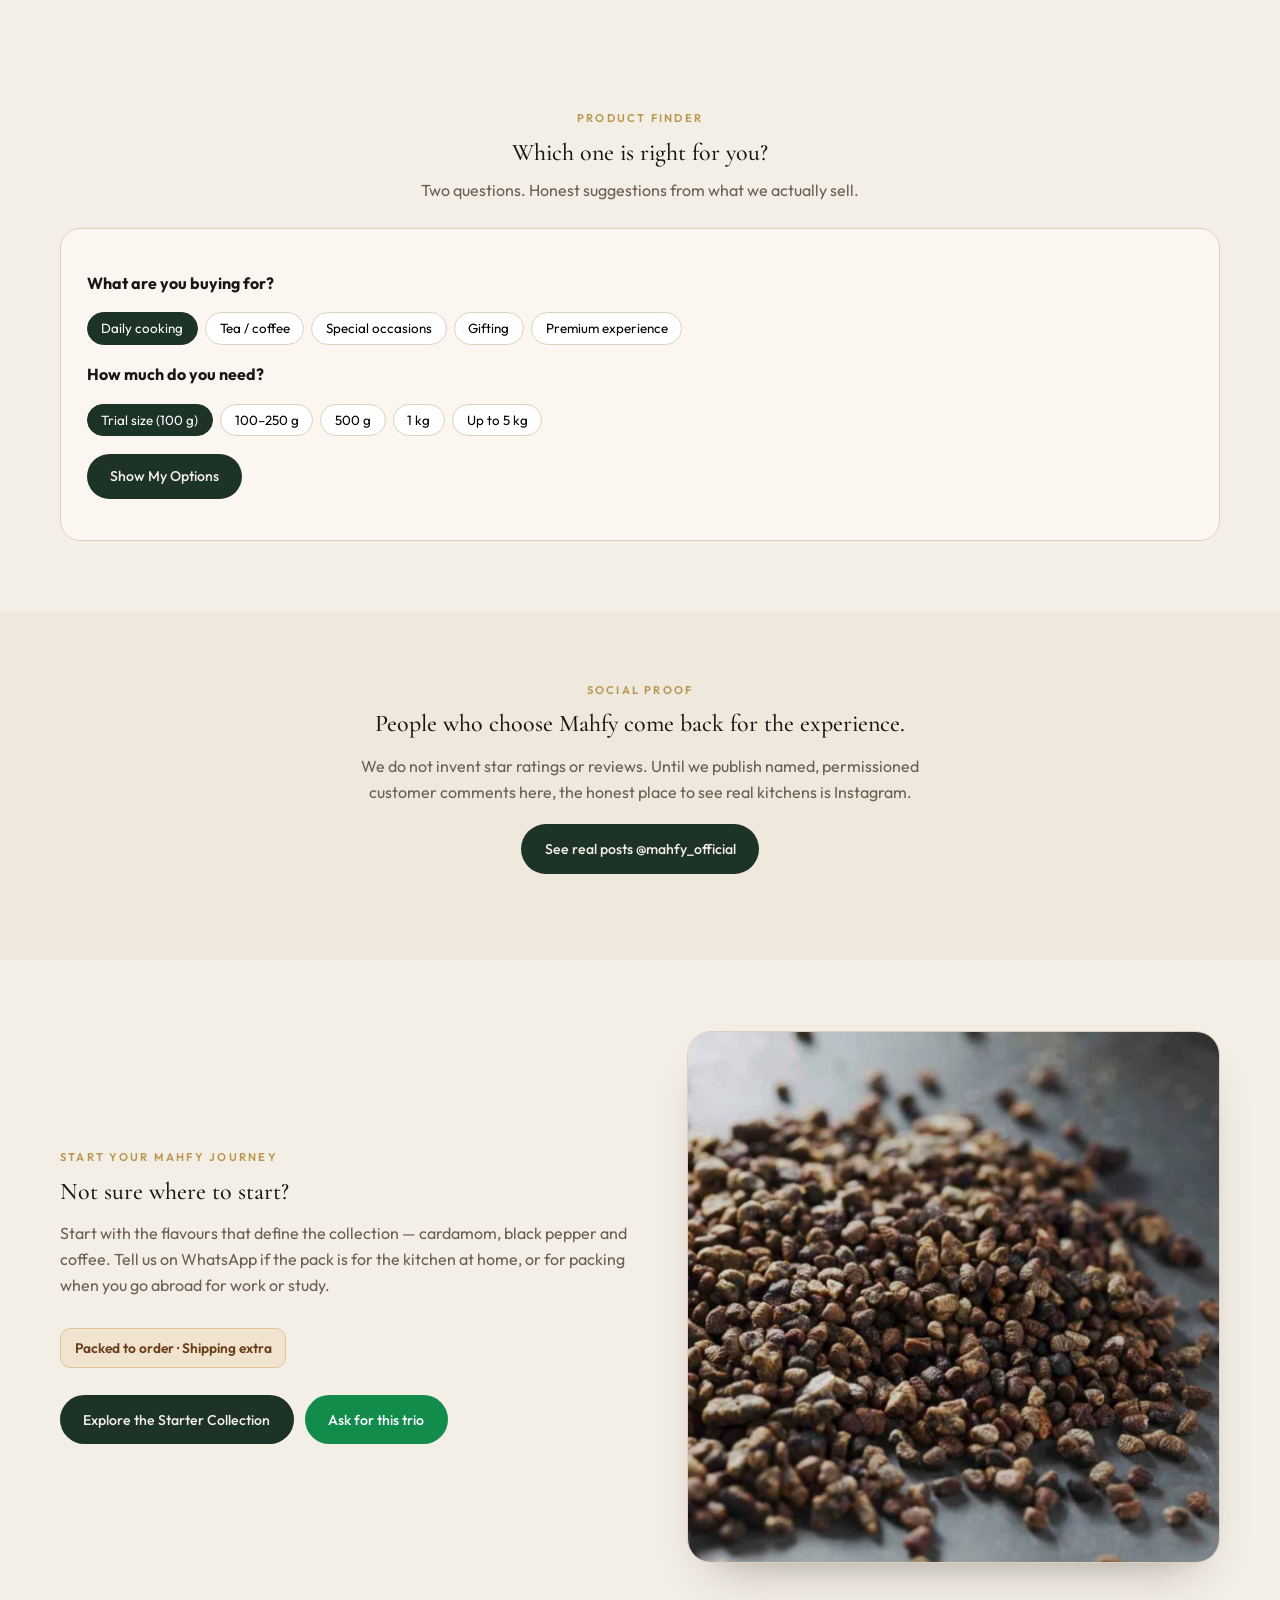
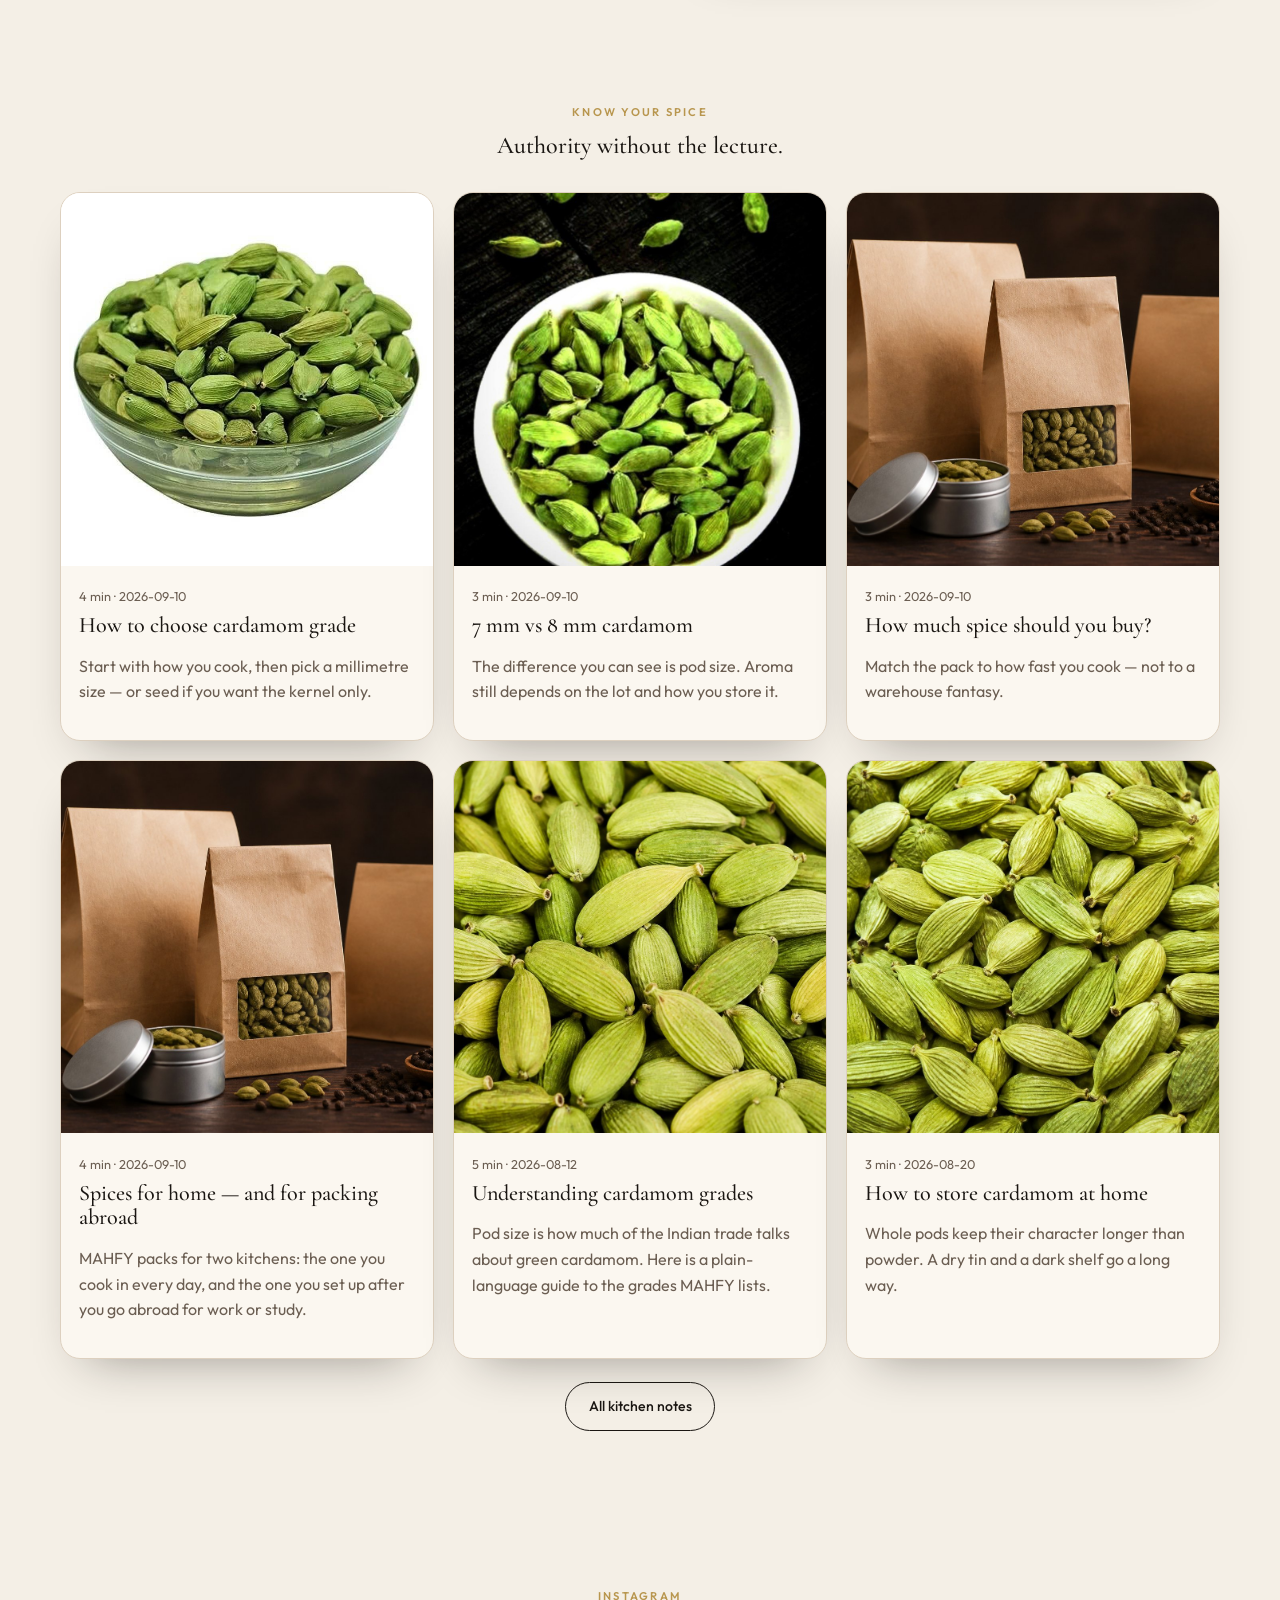
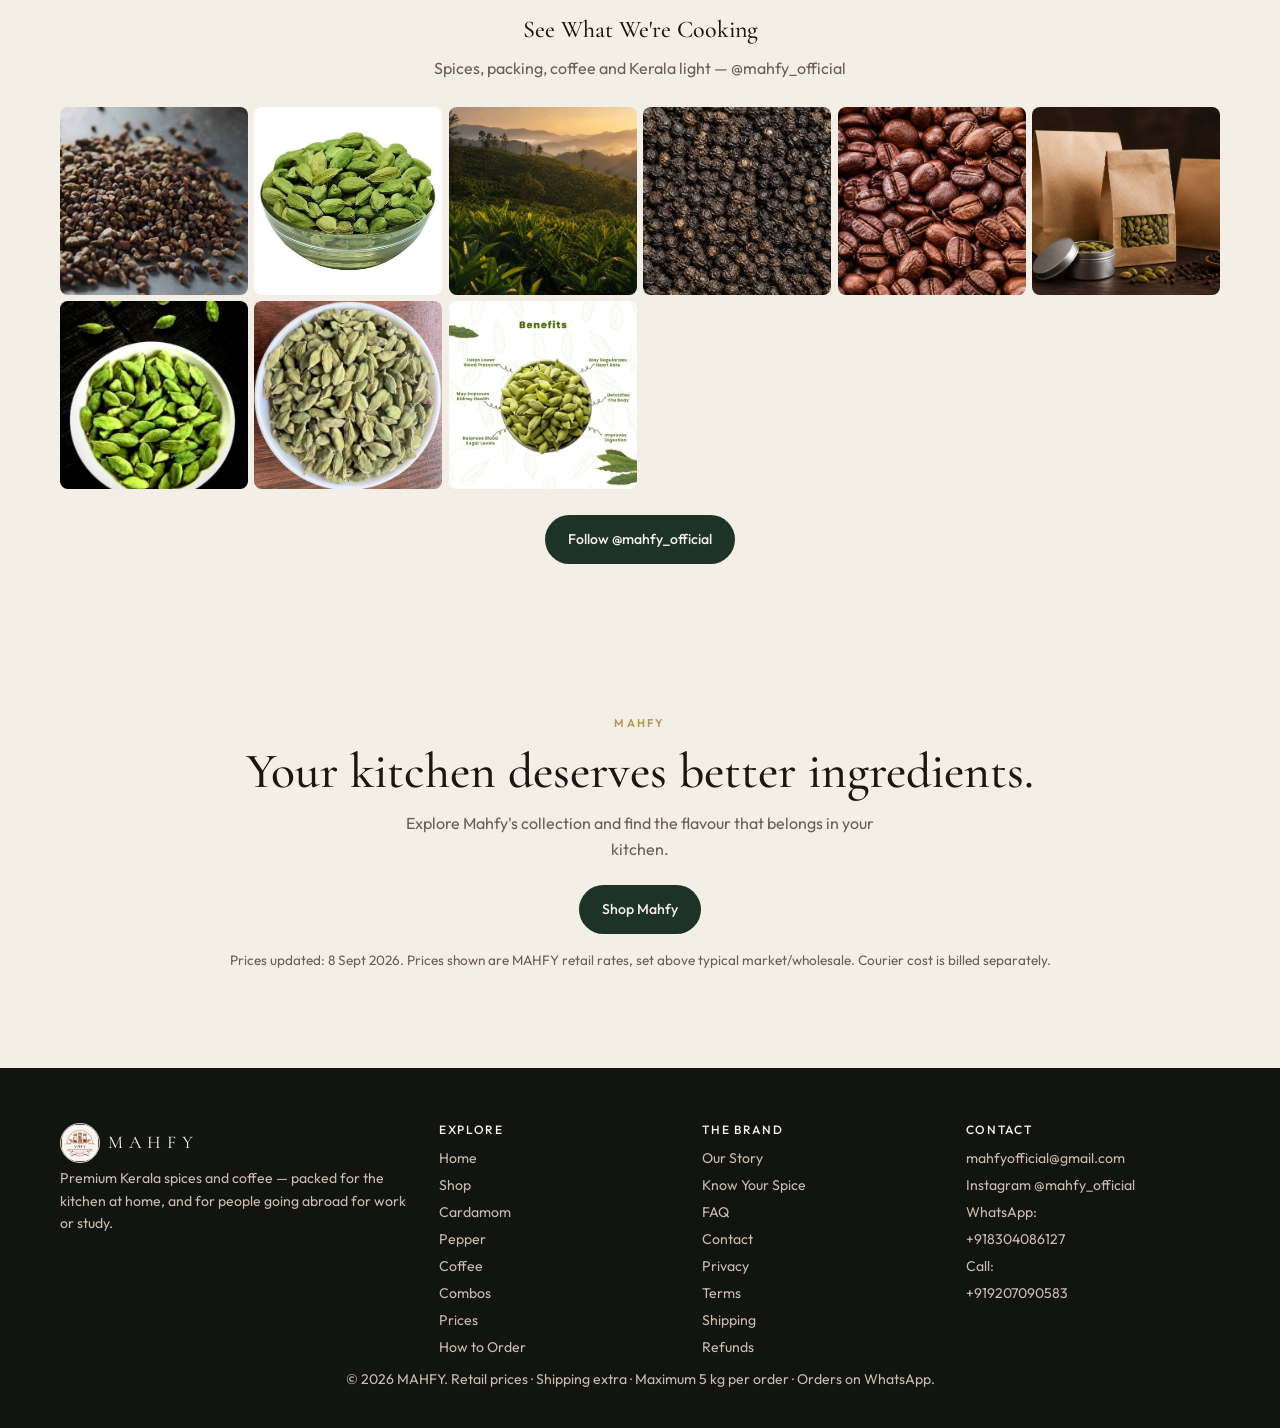
==== commit bdd4eee4: "make more attractive" ====
--- a/index.html
+++ b/index.html
@@ -3,20 +3,20 @@
 <head>
   <meta charset="UTF-8" />
   <meta name="viewport" content="width=device-width, initial-scale=1.0" />
-  <title>MAHFY — Kerala spices for home and abroad</title>
-  <meta name="description" content="MAHFY packs Kerala cardamom (including seed), pepper and coffee for home kitchens and for people going abroad for work or study. 100 g to 5 kg. Shipping extra." />
-  <meta name="keywords" content="Kerala cardamom, cardamom seed, elaichi dana, spices for migrants, spices to take abroad, Kerala pepper, Kerala coffee, buy Kerala spices online" />
-  <link rel="canonical" href="https://mahfyofficial.example/" />
-  <meta property="og:title" content="MAHFY — Kerala spices for home and abroad" />
-  <meta property="og:description" content="Cardamom, pepper, coffee and cardamom seed — packed for Kerala kitchens at home and for people going abroad for work or study. Shipping extra." />
+  <title>MAHFY — Bring the taste of the hills home</title>
+  <meta name="description" content="MAHFY: premium Kerala cardamom, black pepper and coffee. Graded packs from 100 g to 5 kg. Order on WhatsApp. Shipping extra." />
+  <meta name="keywords" content="Kerala cardamom, green cardamom, black pepper Kerala, Kerala coffee, buy spices online India, cardamom seed, MAHFY" />
+  <link rel="canonical" href="https://mahfy.netlify.app/" />
+  <meta property="og:title" content="MAHFY — Bring the taste of the hills home" />
+  <meta property="og:description" content="Premium cardamom, bold pepper and carefully selected coffee from Kerala." />
   <meta property="og:type" content="website" />
   <meta property="og:image" content="assets/kerala-plantation.jpg" />
   <meta name="twitter:card" content="summary_large_image" />
   <link rel="icon" type="image/png" href="assets/logo.png" />
   <link rel="preconnect" href="https://fonts.googleapis.com" />
   <link rel="preconnect" href="https://fonts.gstatic.com" crossorigin />
-  <link href="https://fonts.googleapis.com/css2?family=Cormorant+Garamond:ital,wght@0,500;0,600;1,500&family=Outfit:wght@300;400;500;600;700&display=swap" rel="stylesheet" />
-  <link rel="stylesheet" href="styles.css" />
+  <link href="https://fonts.googleapis.com/css2?family=Cormorant+Garamond:ital,wght@0,500;0,600;1,500&family=Outfit:wght@300;400;500;600&display=swap" rel="stylesheet" />
+  <link rel="stylesheet" href="styles.css?v=premium3" />
   <script type="application/ld+json" id="jsonld-org"></script>
 </head>
 <body>
@@ -24,31 +24,36 @@
 
   <header class="header" id="header">
     <a class="logo" href="#/" data-link>
-      <img src="assets/logo.png" alt="MAHFY" />
+      <img src="assets/logo.png" alt="" />
       <span>MAHFY</span>
     </a>
     <nav class="nav" id="nav" aria-label="Primary">
       <a href="#/" data-link>Home</a>
       <a href="#/shop" data-link>Shop</a>
-      <a href="#/prices" data-link>Prices</a>
-      <a href="#/how-to-order" data-link>How to Order</a>
-      <a href="#/kitchen" data-link>Kitchen</a>
-      <a href="#/faq" data-link>FAQ</a>
-      <a href="#/about" data-link>About</a>
+      <a href="#/shop/cardamom" data-link>Cardamom</a>
+      <a href="#/shop/pepper" data-link>Pepper</a>
+      <a href="#/shop/coffee" data-link>Coffee</a>
+      <a href="#/combos" data-link>Combos</a>
+      <a href="#/about" data-link>Our Story</a>
+      <a href="#/kitchen" data-link>Know Your Spice</a>
+      <a href="#/contact" data-link>Contact</a>
       <div class="nav-cta">
         <a class="btn btn-wa nav-enq" id="enquiryBtnNav" href="#" target="_blank" rel="noopener noreferrer">WhatsApp</a>
         <a class="btn btn-line nav-call" id="callBtnNav" href="tel:+919207090583">Call</a>
       </div>
     </nav>
     <div class="header-actions">
+      <button class="icon-btn" type="button" id="searchBtn" aria-label="Search products">
+        <svg viewBox="0 0 24 24" aria-hidden="true"><path fill="currentColor" d="M15.5 14h-.79l-.28-.27A6.47 6.47 0 0016 9.5 6.5 6.5 0 109.5 16c1.61 0 3.09-.59 4.23-1.57l.27.28v.79l5 4.99L20.49 19l-4.99-5zm-6 0C7.01 14 5 11.99 5 9.5S7.01 5 9.5 5 14 7.01 14 9.5 11.99 14 9.5 14z"/></svg>
+      </button>
       <a class="icon-btn" id="igLink" href="https://www.instagram.com/mahfy_official/" target="_blank" rel="noopener noreferrer" aria-label="Instagram @mahfy_official">
         <svg viewBox="0 0 24 24" aria-hidden="true"><path fill="currentColor" d="M7 3h10a4 4 0 014 4v10a4 4 0 01-4 4H7a4 4 0 01-4-4V7a4 4 0 014-4zm10 2H7a2 2 0 00-2 2v10a2 2 0 002 2h10a2 2 0 002-2V7a2 2 0 00-2-2zm-5 3.2A3.8 3.8 0 1112 16.8 3.8 3.8 0 0112 8.2zm0 2a1.8 1.8 0 101.8 1.8A1.8 1.8 0 0012 10.2zM17.4 6.6a.9.9 0 11-.9.9.9.9 0 01.9-.9z"/></svg>
       </a>
       <a class="icon-btn icon-call" id="callBtn" href="tel:+919207090583" aria-label="Call 9207090583">
         <svg viewBox="0 0 24 24" aria-hidden="true"><path fill="currentColor" d="M6.6 10.8c1.4 2.8 3.8 5.1 6.6 6.6l2.2-2.2c.27-.27.67-.36 1.04-.24 1.2.4 2.48.62 3.86.62.55 0 1 .45 1 1V20c0 .55-.45 1-1 1C10.61 21 3 13.39 3 4c0-.55.45-1 1-1h3.5c.55 0 1 .45 1 1 0 1.38.22 2.66.62 3.86.12.37.03.77-.24 1.04L6.6 10.8z"/></svg>
       </a>
-      <a class="btn btn-wa header-enq" id="enquiryBtn" href="#" target="_blank" rel="noopener noreferrer">Enquiry on WhatsApp</a>
-      <a class="icon-btn icon-wa" id="enquiryBtnIcon" href="#" target="_blank" rel="noopener noreferrer" aria-label="Enquiry on WhatsApp">
+      <a class="btn btn-wa header-enq" id="enquiryBtn" href="#" target="_blank" rel="noopener noreferrer">WhatsApp</a>
+      <a class="icon-btn icon-wa" id="enquiryBtnIcon" href="#" target="_blank" rel="noopener noreferrer" aria-label="Order on WhatsApp">
         <svg viewBox="0 0 24 24" aria-hidden="true"><path fill="currentColor" d="M17.47 14.38c-.3-.15-1.76-.87-2.03-.97-.27-.1-.47-.15-.67.15-.2.3-.77.97-.94 1.17-.17.2-.35.22-.64.07-.3-.15-1.26-.46-2.4-1.47-.88-.79-1.48-1.76-1.65-2.06-.17-.3-.02-.46.13-.61.13-.13.3-.35.45-.52.15-.17.2-.3.3-.5.1-.2.05-.37-.02-.52-.08-.15-.67-1.61-.92-2.21-.24-.58-.49-.5-.67-.51h-.57c-.2 0-.52.07-.79.37-.27.3-1.04 1.02-1.04 2.48s1.07 2.88 1.21 3.08c.15.2 2.1 3.2 5.08 4.49.71.31 1.26.49 1.69.62.71.23 1.36.2 1.87.12.57-.09 1.76-.72 2.01-1.41.25-.7.25-1.29.17-1.41-.07-.13-.27-.2-.57-.35zM12.05 21.8a9.87 9.87 0 01-5.03-1.38l-.36-.21-3.74.98 1-3.65-.24-.37A9.86 9.86 0 012.14 11.9C2.14 6.45 6.58 2.01 12.04 2a9.82 9.82 0 016.99 2.9 9.83 9.83 0 012.89 6.99c0 5.46-4.44 9.9-9.87 9.91z"/></svg>
       </a>
       <button class="hamburger" type="button" id="menuBtn" aria-label="Open menu" aria-expanded="false" aria-controls="nav">
@@ -58,10 +63,19 @@
   </header>
   <div class="nav-scrim" id="navScrim" hidden></div>
 
+  <div class="search-panel" id="searchPanel" hidden>
+    <div class="search-box">
+      <label class="sr-only" for="searchInput">Search products</label>
+      <input id="searchInput" type="search" placeholder="Search cardamom, pepper, coffee…" autocomplete="off" />
+      <button type="button" class="search-close" id="searchClose" aria-label="Close search">×</button>
+      <div class="search-results" id="searchResults"></div>
+    </div>
+  </div>
+
   <div class="ticker" aria-label="Current prices">
     <div class="ticker-track" id="tickerTrack"></div>
   </div>
-  <p class="ship-bar" role="status">Home kitchen packs · Going abroad for work or study · Shipping extra · 100 g – 5 kg</p>
+  <p class="ship-bar" role="status">Kerala origin · Graded packs 100 g – 5 kg · Shipping extra · Order on WhatsApp</p>
 
   <main id="app"></main>
 
@@ -69,25 +83,29 @@
     <div class="footer-grid">
       <div>
         <div class="logo foot-logo"><img src="assets/logo.png" alt="" /><span>MAHFY</span></div>
-        <p class="muted">Kerala spices for the home kitchen, and for people going abroad for work or study.</p>
+        <p class="muted">Premium Kerala spices and coffee — packed for the kitchen at home, and for people going abroad for work or study.</p>
       </div>
       <div>
         <h4>Explore</h4>
         <a href="#/" data-link>Home</a>
         <a href="#/shop" data-link>Shop</a>
+        <a href="#/shop/cardamom" data-link>Cardamom</a>
+        <a href="#/shop/pepper" data-link>Pepper</a>
+        <a href="#/shop/coffee" data-link>Coffee</a>
+        <a href="#/combos" data-link>Combos</a>
         <a href="#/prices" data-link>Prices</a>
         <a href="#/how-to-order" data-link>How to Order</a>
-        <a href="#/kitchen" data-link>Kitchen</a>
-        <a href="#/faq" data-link>FAQ</a>
-        <a href="#/about" data-link>About</a>
-        <a href="#/contact" data-link>Contact</a>
       </div>
       <div>
-        <h4>Policies</h4>
-        <a href="#/privacy" data-link>Privacy Policy</a>
-        <a href="#/terms" data-link>Terms &amp; Conditions</a>
-        <a href="#/shipping" data-link>Shipping Policy</a>
-        <a href="#/refund" data-link>Refund Policy</a>
+        <h4>The brand</h4>
+        <a href="#/about" data-link>Our Story</a>
+        <a href="#/kitchen" data-link>Know Your Spice</a>
+        <a href="#/faq" data-link>FAQ</a>
+        <a href="#/contact" data-link>Contact</a>
+        <a href="#/privacy" data-link>Privacy</a>
+        <a href="#/terms" data-link>Terms</a>
+        <a href="#/shipping" data-link>Shipping</a>
+        <a href="#/refund" data-link>Refunds</a>
       </div>
       <div>
         <h4>Contact</h4>
@@ -97,17 +115,17 @@
         <p class="muted" id="footerPhone"></p>
       </div>
     </div>
-    <p class="copy">© 2026 MAHFY. All rights reserved. MAHFY retail prices · Shipping charges extra · Maximum 5 kg per order.</p>
+    <p class="copy">© 2026 MAHFY. Retail prices · Shipping extra · Maximum 5 kg per order · Orders on WhatsApp.</p>
   </footer>
 
   <a class="float-wa" id="floatWa" href="#" target="_blank" rel="noopener noreferrer" aria-label="Chat on WhatsApp">
     <svg viewBox="0 0 24 24" aria-hidden="true"><path fill="currentColor" d="M17.47 14.38c-.3-.15-1.76-.87-2.03-.97-.27-.1-.47-.15-.67.15-.2.3-.77.97-.94 1.17-.17.2-.35.22-.64.07-.3-.15-1.26-.46-2.4-1.47-.88-.79-1.48-1.76-1.65-2.06-.17-.3-.02-.46.13-.61.13-.13.3-.35.45-.52.15-.17.2-.3.3-.5.1-.2.05-.37-.02-.52-.08-.15-.67-1.61-.92-2.21-.24-.58-.49-.5-.67-.51h-.57c-.2 0-.52.07-.79.37-.27.3-1.04 1.02-1.04 2.48s1.07 2.88 1.21 3.08c.15.2 2.1 3.2 5.08 4.49.71.31 1.26.49 1.69.62.71.23 1.36.2 1.87.12.57-.09 1.76-.72 2.01-1.41.25-.7.25-1.29.17-1.41-.07-.13-.27-.2-.57-.35zM12.05 21.8a9.87 9.87 0 01-5.03-1.38l-.36-.21-3.74.98 1-3.65-.24-.37A9.86 9.86 0 012.14 11.9C2.14 6.45 6.58 2.01 12.04 2a9.82 9.82 0 016.99 2.9 9.83 9.83 0 012.89 6.99c0 5.46-4.44 9.9-9.87 9.91z"/></svg>
   </a>
 
-  <script src="js/config.js"></script>
-  <script src="js/catalog.js"></script>
+  <script src="js/config.js?v=premium3"></script>
+  <script src="js/catalog.js?v=premium3"></script>
   <script src="prices.js"></script>
-  <script src="js/articles.js"></script>
-  <script src="js/app.js"></script>
+  <script src="js/articles.js?v=premium3"></script>
+  <script src="js/app.js?v=premium3"></script>
 </body>
 </html>
--- a/styles.css
+++ b/styles.css
@@ -1,437 +1,377 @@
-/* MAHFY — premium Kerala specialty storefront */
+/* MAHFY — premium Kerala spice brand */
 :root {
-  --cream: #f6efe6;
-  --paper: #fffcf8;
-  --ink: #16110e;
-  --muted: #6a5d52;
-  --line: #e4d6c6;
-  --coffee: #2c211b;
-  --chocolate: #5a3c2c;
-  --accent: #b45a28;
-  --gold: #c9a56a;
-  --green: #4a6848;
-  --danger: #8a3a2a;
-  --shadow: 0 18px 40px -26px rgba(22, 17, 14, 0.42);
+  --cream: #f4efe6;
+  --paper: #fbf7f0;
+  --ink: #1a1612;
+  --muted: #6b5e52;
+  --line: #ddd0bf;
+  --forest: #1e3328;
+  --moss: #3d5a45;
+  --gold: #b8964e;
+  --gold-soft: #e6d4a8;
+  --earth: #5c3d2e;
+  --accent: #8a5a32;
+  --wa: #128c4b;
+  --shadow: 0 24px 48px -28px rgba(26, 22, 18, .45);
   --serif: "Cormorant Garamond", Georgia, serif;
   --sans: "Outfit", system-ui, sans-serif;
-  --header: 72px;
-  --ticker: 36px;
-  --radius: 18px;
+  --header: 74px;
+  --radius: 20px;
 }
 *, *::before, *::after { box-sizing: border-box; }
 html { scroll-behavior: smooth; overflow-x: hidden; }
 body {
   margin: 0;
   overflow-x: hidden;
-  background:
-    radial-gradient(900px 420px at 10% -10%, rgba(201, 165, 106, .2), transparent 55%),
-    radial-gradient(800px 380px at 100% 8%, rgba(180, 90, 40, .09), transparent 50%),
-    var(--cream);
+  background: var(--cream);
   color: var(--ink);
   font-family: var(--sans);
-  line-height: 1.55;
+  line-height: 1.6;
   -webkit-font-smoothing: antialiased;
 }
 img { max-width: 100%; display: block; }
 a { color: inherit; text-decoration: none; }
 h1, h2, h3, h4 { font-family: var(--serif); font-weight: 500; line-height: 1.12; margin: 0; }
-button, input, select, textarea { font-family: inherit; }
-.skip {
-  position: absolute; left: -999px; top: 0;
-}
-.skip:focus { left: 1rem; top: 1rem; background: #fff; padding: .5rem 1rem; z-index: 80; }
+button, input { font-family: inherit; }
+.sr-only, .skip { position: absolute; left: -999px; top: 0; }
+.skip:focus { left: 1rem; top: 1rem; background: #fff; padding: .5rem 1rem; z-index: 90; }
 .muted { color: var(--muted); }
 .kicker {
-  letter-spacing: .18em; text-transform: uppercase; font-size: .72rem;
-  color: var(--accent); margin: 0 0 .6rem;
-}
-#app { min-height: 55vh; }
+  letter-spacing: .2em; text-transform: uppercase; font-size: .7rem;
+  color: var(--gold); margin: 0 0 .7rem; font-weight: 600;
+}
+#app { min-height: 58vh; }
 
 .header {
   position: sticky; top: 0; z-index: 96;
-  display: flex; align-items: center; gap: 1rem;
-  padding: .7rem 3.5vw;
-  background: rgba(255, 252, 248, .92);
+  display: flex; align-items: center; gap: .8rem;
+  padding: .65rem 3vw;
+  background: rgba(251, 247, 240, .94);
   backdrop-filter: blur(18px);
   border-bottom: 1px solid var(--line);
 }
-.logo { display: flex; align-items: center; gap: .55rem; margin-right: auto; min-width: 0; flex-shrink: 0; }
-.logo img {
-  width: 40px; height: 40px; border-radius: 50%; object-fit: cover; background: #fff;
-  border: 1px solid var(--line); box-shadow: 0 4px 12px -8px rgba(22,17,14,.5);
-}
-.logo span { font-family: var(--serif); letter-spacing: .28em; font-size: 1.18rem; }
-.nav { display: flex; gap: .15rem; font-size: .86rem; align-items: center; }
+.logo { display: flex; align-items: center; gap: .5rem; margin-right: auto; flex-shrink: 0; }
+.logo img { width: 40px; height: 40px; border-radius: 50%; object-fit: cover; border: 1px solid var(--line); }
+.logo span { font-family: var(--serif); letter-spacing: .32em; font-size: 1.12rem; }
+.nav { display: flex; align-items: center; gap: .05rem; font-size: .8rem; }
 .nav > a[data-link] {
-  color: var(--muted);
-  padding: .4rem .7rem;
-  border-radius: 999px;
-  font-weight: 500;
-  white-space: nowrap;
-}
-.nav > a[data-link]:hover { color: var(--ink); background: rgba(255,255,255,.7); }
-.nav > a[data-link].active {
-  color: var(--ink);
-  background: #fff;
-  box-shadow: inset 0 0 0 1px var(--line);
-}
+  color: var(--muted); padding: .38rem .58rem; border-radius: 999px; font-weight: 500; white-space: nowrap;
+}
+.nav > a[data-link]:hover { color: var(--ink); background: #fff; }
+.nav > a[data-link].active { color: var(--ink); background: #fff; box-shadow: inset 0 0 0 1px var(--line); }
 .nav-cta { display: none; }
-.header .header-enq { padding: .62rem 1.05rem; font-size: .82rem; }
-.header-actions { display: flex; align-items: center; gap: .5rem; flex-shrink: 0; }
-.icon-call { color: var(--ink); }
-.icon-btn, .cart-btn, .hamburger {
-  width: 40px; height: 40px; border: 1px solid var(--line); background: var(--paper);
+.header-actions { display: flex; align-items: center; gap: .4rem; flex-shrink: 0; }
+.header-enq { padding: .55rem .95rem; font-size: .8rem; }
+.icon-btn, .hamburger {
+  width: 38px; height: 38px; border: 1px solid var(--line); background: var(--paper);
   border-radius: 999px; display: grid; place-items: center; cursor: pointer; color: var(--ink);
-  transition: .2s background, .2s border-color, .2s transform;
-}
-.icon-btn:hover, .hamburger:hover { background: #fff; border-color: #cbb79a; transform: translateY(-1px); }
-.icon-btn svg, .cart-btn svg { width: 18px; height: 18px; }
-.cart-btn { position: relative; }
-.cart-count {
-  position: absolute; top: -4px; right: -4px; min-width: 18px; height: 18px;
-  border-radius: 999px; background: var(--ink); color: var(--cream);
-  font-size: .65rem; display: grid; place-items: center; padding: 0 4px;
-}
+}
+.icon-btn svg { width: 17px; height: 17px; }
+.icon-btn:hover { background: #fff; }
 .hamburger { display: none; flex-direction: column; gap: 4px; }
 .hamburger span { width: 14px; height: 1.5px; background: var(--ink); display: block; }
-.header-actions .icon-wa {
-  display: none;
-  background: #128c4b;
-  color: #fff;
-  border-color: #128c4b;
-}
+.header-actions .icon-wa { display: none; background: var(--wa); color: #fff; border-color: var(--wa); }
 
 .btn {
   display: inline-flex; align-items: center; justify-content: center; gap: .4rem;
-  border: 1px solid transparent; border-radius: 999px; padding: .72rem 1.3rem;
+  border: 1px solid transparent; border-radius: 999px; padding: .78rem 1.4rem;
   font-size: .88rem; font-weight: 500; cursor: pointer;
-  transition: .2s transform, .2s background, .2s box-shadow;
+  transition: .22s transform, .22s background, .22s box-shadow;
 }
 .btn:hover { transform: translateY(-1px); }
-.btn-dark { background: var(--ink); color: var(--cream); box-shadow: 0 8px 20px -12px rgba(22,17,14,.7); }
-.btn-dark:hover { background: #000; }
+.btn-dark { background: var(--forest); color: #f4efe6; }
+.btn-dark:hover { background: #15241c; }
 .btn-line { background: transparent; border-color: var(--ink); color: var(--ink); }
 .btn-line:hover { background: var(--ink); color: var(--cream); }
-.btn-ghost { background: transparent; border-color: var(--line); color: var(--ink); }
-.btn-wa { background: #128c4b; color: #fff; }
+.btn-wa { background: var(--wa); color: #fff; }
 .btn-wa:hover { background: #0f7a41; }
+.btn-gold { background: var(--gold); color: #1a1612; }
+.micro { display: block; margin-top: .45rem; font-size: .78rem; color: var(--muted); font-style: italic; font-family: var(--serif); }
 
 .ticker {
-  overflow: hidden; border-bottom: 1px solid #3a2e27;
-  background: var(--coffee); color: #efe6d8; font-size: .78rem; white-space: nowrap;
-}
-.ticker-track { display: inline-flex; gap: 2rem; padding: .55rem 0; animation: marquee 48s linear infinite; }
-.ticker:hover .ticker-track { animation-play-state: paused; }
-.tk { display: inline-flex; gap: .4rem; opacity: .9; }
-.tk b { font-weight: 600; color: #fff; }
+  overflow: hidden; background: var(--forest); color: #e8dfd2; font-size: .76rem; white-space: nowrap;
+}
+.ticker-track { display: inline-flex; gap: 2rem; padding: .5rem 0; animation: marquee 50s linear infinite; }
 @keyframes marquee { from { transform: translateX(0); } to { transform: translateX(-50%); } }
-.tk-ship { color: var(--gold); font-weight: 600; }
-
+.tk { display: inline-flex; gap: .4rem; opacity: .88; }
+.tk b { color: #fff; }
+.tk-ship { color: var(--gold-soft); font-weight: 600; }
 .ship-bar {
-  margin: 0; text-align: center; font-size: .76rem; font-weight: 600; letter-spacing: .1em;
-  text-transform: uppercase; color: #1a120c;
-  background: linear-gradient(90deg, #ead08a, #d4a24a 42%, #c07838);
-  padding: .5rem 1rem;
-}
-.ship-callout {
-  display: inline-block; margin: .85rem 0 0; padding: .55rem .9rem; border-radius: 10px;
-  background: #f4e4d0; border: 1px solid #e0c49a; color: #6a3d18; font-size: .88rem; font-weight: 600;
-}
-.ship-flag {
-  margin: .15rem 0 .55rem; font-size: .72rem; letter-spacing: .08em; text-transform: uppercase;
-  color: var(--accent); font-weight: 600;
-}
-.pill-ship { background: #f4e4d0; border-color: #e0c49a; color: #6a3d18; font-weight: 600; }
-
-.wrap { width: min(1120px, calc(100% - 8vw)); margin: 0 auto; }
-.section { padding: 4.2rem 0; }
+  margin: 0; text-align: center; font-size: .72rem; font-weight: 600; letter-spacing: .12em;
+  text-transform: uppercase; color: #1a1612;
+  background: linear-gradient(90deg, #e8d39a, #c9a56a 50%, #b07a3c);
+  padding: .48rem 1rem;
+}
+
+.wrap { width: min(1160px, calc(100% - 7vw)); margin: 0 auto; }
+.section { padding: 4.4rem 0; }
 .center { text-align: center; }
-.lead { color: var(--muted); max-width: 46ch; margin: .8rem auto 0; }
-.hero-lead { margin-left: 0; }
-
-.hero {
-  display: grid; grid-template-columns: 1.05fr .95fr; gap: 3rem; align-items: center;
-  padding: 3.8rem 0 3rem;
-}
-.hero h1 { font-size: clamp(2.6rem, 5.5vw, 4.6rem); letter-spacing: -.02em; }
-.hero .sub { font-family: var(--serif); font-style: italic; font-size: 1.28rem; color: var(--chocolate); margin: 1rem 0 .5rem; }
-.hero-copy p { color: var(--muted); max-width: 46ch; }
-.hero-cta { display: flex; gap: .7rem; flex-wrap: wrap; margin: 1.5rem 0 1.2rem; }
-.trust { display: flex; flex-wrap: wrap; gap: .45rem; }
-.pill {
-  border: 1px solid var(--line); background: var(--paper); border-radius: 999px;
-  padding: .38rem .8rem; font-size: .74rem; letter-spacing: .04em;
-}
-.hero-visual { position: relative; }
-.hero-visual img.hero-main {
-  width: 100%; aspect-ratio: 1; object-fit: cover; border-radius: 12px 32px 12px 32px;
-  box-shadow: 0 28px 50px -20px rgba(22,17,14,.55); border: 1px solid rgba(255,255,255,.45);
-}
-.hero-stack {
-  position: absolute; right: -8%; bottom: -8%; display: grid; gap: .5rem; width: 42%;
-}
-.hero-stack img { width: 100%; aspect-ratio: 1; object-fit: cover; border-radius: 14px; border: 3px solid var(--cream); }
-
-.grid-4, .grid-3, .grid-2 { display: grid; gap: 1.1rem; }
+.lead { color: var(--muted); max-width: 46ch; margin: .75rem auto 0; }
+
+/* Hero */
+.hero-cine {
+  position: relative; min-height: min(88vh, 820px);
+  display: grid; align-items: end; color: #f6f1e8; overflow: hidden;
+}
+.hero-cine img.hero-bg {
+  position: absolute; inset: 0; width: 100%; height: 100%; object-fit: cover;
+  animation: ken 22s ease-in-out infinite alternate;
+}
+@keyframes ken { from { transform: scale(1); } to { transform: scale(1.08); } }
+.hero-cine::after {
+  content: ""; position: absolute; inset: 0;
+  background: linear-gradient(180deg, rgba(20,28,22,.25) 0%, rgba(14,18,14,.72) 70%, rgba(14,18,14,.88) 100%);
+}
+.hero-inner {
+  position: relative; z-index: 1; width: min(1160px, calc(100% - 8vw));
+  margin: 0 auto; padding: 5.5rem 0 4rem;
+}
+.hero-cine h1 { font-size: clamp(2.7rem, 6.2vw, 5.4rem); max-width: 14ch; letter-spacing: -.03em; }
+.hero-cine .sub {
+  font-family: var(--serif); font-style: italic; font-size: clamp(1.15rem, 2vw, 1.45rem);
+  max-width: 42ch; margin: 1.1rem 0 0; color: #e8dfd0;
+}
+.hero-cta { display: flex; gap: .7rem; flex-wrap: wrap; margin: 1.7rem 0 0; }
+.hero-pills { display: flex; flex-wrap: wrap; gap: .4rem; margin-top: 1.4rem; }
+.hero-pills span {
+  border: 1px solid rgba(255,255,255,.28); border-radius: 999px; padding: .32rem .75rem; font-size: .74rem;
+}
+.hero-float {
+  position: absolute; z-index: 1; width: min(180px, 28vw); border-radius: 16px;
+  object-fit: cover; aspect-ratio: 1; border: 3px solid rgba(251,247,240,.85);
+  box-shadow: var(--shadow); animation: floaty 7s ease-in-out infinite;
+}
+.hero-float.a { right: 8vw; top: 18%; }
+.hero-float.b { right: 18vw; bottom: 16%; animation-delay: -2.4s; width: min(130px, 22vw); }
+@keyframes floaty { 0%,100% { transform: translateY(0); } 50% { transform: translateY(-10px); } }
+.hero-steam {
+  position: absolute; inset: 0; z-index: 1; pointer-events: none;
+  background:
+    radial-gradient(circle at 18% 78%, rgba(255,255,255,.16), transparent 26%),
+    radial-gradient(circle at 72% 62%, rgba(232, 211, 154, .12), transparent 22%);
+  animation: steam 8s ease-in-out infinite alternate;
+}
+@keyframes steam { from { opacity: .55; } to { opacity: 1; } }
+.hero-cine .btn-line { border-color: #efe6d8; color: #f7f2ea; }
+.hero-cine .btn-line:hover { background: #f7f2ea; color: var(--forest); }
+.journey em { font-style: normal; color: var(--gold); display: grid; place-items: center; }
+
+.trust-bar {
+  display: flex; flex-wrap: wrap; justify-content: center; gap: .6rem 1.4rem;
+  background: var(--forest); color: #e8dfd2; padding: 1rem 4vw; font-size: .82rem;
+}
+.trust-bar span { display: flex; align-items: center; gap: .35rem; }
+.trust-bar b { color: var(--gold-soft); font-weight: 600; }
+
+.sensory { display: grid; grid-template-columns: repeat(3, 1fr); gap: 1.1rem; margin-top: 2rem; }
+.sensory article, .xcard, .audience article, .step, .compare-card {
+  background: var(--paper); border: 1px solid var(--line); border-radius: var(--radius);
+  padding: 1.5rem 1.45rem; box-shadow: var(--shadow);
+}
+.sensory h3 { font-size: 1.55rem; margin-bottom: .45rem; }
+
+.xgrid { display: grid; grid-template-columns: repeat(4, 1fr); gap: 1rem; margin-top: 2rem; }
+.xcard { padding: 0; overflow: hidden; display: flex; flex-direction: column; }
+.xcard img { width: 100%; aspect-ratio: 4/5; object-fit: cover; }
+.xcard .xbody { padding: 1.15rem 1.2rem 1.35rem; flex: 1; display: flex; flex-direction: column; }
+.xcard h3 { font-size: 1.45rem; }
+.xcard .btn { margin-top: auto; align-self: flex-start; }
+
+.grid-4, .grid-3, .grid-2 { display: grid; gap: 1.15rem; }
 .grid-4 { grid-template-columns: repeat(4, 1fr); }
 .grid-3 { grid-template-columns: repeat(3, 1fr); }
 .grid-2 { grid-template-columns: 1fr 1fr; }
 .card {
   background: var(--paper); border: 1px solid var(--line); border-radius: var(--radius);
-  overflow: hidden; box-shadow: var(--shadow); transition: transform .25s, border-color .25s, box-shadow .25s;
-}
-.card:hover { transform: translateY(-6px); border-color: #cbb79a; box-shadow: 0 28px 50px -24px rgba(22,17,14,.5); }
-.card-img { aspect-ratio: 1; overflow: hidden; background: #ece4d8; position: relative; }
-.card-img::after {
-  content: ""; position: absolute; inset: auto 0 0 0; height: 40%;
-  background: linear-gradient(transparent, rgba(22,17,14,.18)); pointer-events: none;
-}
-.card-img img { width: 100%; height: 100%; object-fit: cover; transition: transform .45s; }
-.card:hover .card-img img { transform: scale(1.04); }
-.card-body { padding: 1.15rem 1.2rem 1.35rem; }
-.card-body h3 { font-size: 1.5rem; }
-.card-wa { padding: 0 1.2rem 1.2rem; }
-.card-wa .btn { width: 100%; text-align: center; }
-.price { font-family: var(--serif); font-size: 1.55rem; font-weight: 600; margin: .45rem 0 .15rem; color: var(--coffee); }
-.meta { font-size: .8rem; color: var(--muted); margin: .25rem 0 .5rem; }
-.weights { display: flex; flex-wrap: wrap; gap: .3rem; margin: .6rem 0 1rem; }
+  overflow: hidden; box-shadow: var(--shadow); transition: transform .25s, box-shadow .25s;
+}
+.card:hover { transform: translateY(-5px); box-shadow: 0 28px 50px -24px rgba(26,22,18,.5); }
+.card-img { aspect-ratio: 1; overflow: hidden; background: #e7ddd0; position: relative; }
+.card-img img { width: 100%; height: 100%; object-fit: cover; transition: transform .5s; }
+.card:hover .card-img img { transform: scale(1.05); }
+.card-badge {
+  position: absolute; left: .7rem; top: .7rem; z-index: 1;
+  background: var(--forest); color: #efe6d8; font-size: .65rem; letter-spacing: .08em;
+  text-transform: uppercase; padding: .28rem .55rem; border-radius: 999px; font-weight: 600;
+}
+.card-body { padding: 1.1rem 1.15rem 1.2rem; }
+.card-body h3 { font-size: 1.38rem; }
+.card-wa { padding: 0 1.15rem 1.2rem; }
+.card-wa .btn { width: 100%; }
+.price { font-family: var(--serif); font-size: 1.5rem; font-weight: 600; margin: .4rem 0 .1rem; color: var(--earth); }
+.meta { font-size: .8rem; color: var(--muted); margin: .2rem 0 .4rem; }
+.weights { display: flex; flex-wrap: wrap; gap: .28rem; margin: .55rem 0 .9rem; }
 .weights span {
-  font-size: .68rem; border: 1px solid var(--line); border-radius: 999px; padding: .18rem .45rem; color: var(--muted);
-}
-
-.filters { display: flex; flex-wrap: wrap; gap: .45rem; margin: 1.4rem 0 1.6rem; }
+  font-size: .66rem; border: 1px solid var(--line); border-radius: 999px; padding: .16rem .42rem; color: var(--muted);
+}
+.ship-flag { margin: .1rem 0 .4rem; font-size: .7rem; letter-spacing: .08em; text-transform: uppercase; color: var(--accent); font-weight: 600; }
+.pill {
+  border: 1px solid var(--line); background: var(--paper); border-radius: 999px;
+  padding: .35rem .75rem; font-size: .74rem;
+}
+.filters { display: flex; flex-wrap: wrap; gap: .4rem; margin: 1.3rem 0 1.5rem; }
 .chip {
   border: 1px solid var(--line); background: var(--paper); border-radius: 999px;
-  padding: .45rem .95rem; cursor: pointer; color: var(--muted); font-weight: 500;
+  padding: .42rem .9rem; cursor: pointer; color: var(--muted);
 }
 .chip.active, .chip:hover { border-color: var(--ink); color: var(--ink); background: #fff; }
 
-.dark-band { background: var(--coffee); color: #efe6d8; }
-.dark-band .muted { color: #cbbdad; }
-.dark-band h2 { color: #f7f2ea; }
-.why { padding: 4rem 0; }
-.why .card { background: #261c17; border-color: #3c2f27; color: #efe6d8; box-shadow: none; }
-.why h3 { font-size: 1.15rem; letter-spacing: .08em; text-transform: uppercase; font-family: var(--sans); font-weight: 600; }
+.pace {
+  background: var(--forest); color: #efe8dc; padding: 5rem 0;
+}
+.pace h2 { color: #f7f2ea; font-size: clamp(2rem, 4vw, 3.2rem); max-width: 16ch; margin: 0 auto; }
+.pace p { color: #d9cfc0; max-width: 48ch; margin: 1.1rem auto 0; }
+.journey { display: flex; flex-wrap: wrap; justify-content: center; gap: .6rem; margin-top: 2rem; }
+.journey span {
+  background: var(--paper); border: 1px solid var(--line); border-radius: 999px;
+  padding: .55rem 1rem; font-size: .82rem;
+}
+.journey em { font-style: normal; color: var(--gold); margin: 0 .1rem; }
+
+.compare { overflow-x: auto; border: 1px solid var(--line); border-radius: 16px; background: #fff; }
+.compare table { width: 100%; border-collapse: collapse; font-size: .86rem; min-width: 640px; }
+.compare th, .compare td { padding: .8rem .85rem; text-align: left; border-bottom: 1px solid var(--line); }
+.compare th { font-size: .7rem; letter-spacing: .08em; text-transform: uppercase; color: var(--muted); font-weight: 500; }
+
+.finder { background: var(--paper); border: 1px solid var(--line); border-radius: var(--radius); padding: 1.6rem; margin-top: 1.5rem; }
+.find-opts { display: flex; flex-wrap: wrap; gap: .45rem; margin: .6rem 0 1.1rem; }
+.find-opts button {
+  border: 1px solid var(--line); background: #fff; border-radius: 999px; padding: .45rem .85rem; cursor: pointer;
+}
+.find-opts button.on { background: var(--forest); color: #fff; border-color: var(--forest); }
+.finder-out { margin-top: 1rem; }
+
+.proof { background: #efe8dc; }
+.proof-note {
+  max-width: 52ch; margin: 1rem auto 0; color: var(--muted);
+}
+
+.split { display: grid; grid-template-columns: 1.05fr .95fr; gap: 2.4rem; align-items: center; }
+.benefits-img {
+  width: 100%; aspect-ratio: 1; object-fit: cover; border-radius: 24px;
+  border: 1px solid var(--line); box-shadow: var(--shadow);
+}
+
+.dark-band { background: var(--forest); color: #efe6d8; }
+.dark-band h2, .dark-band h3 { color: #f7f2ea; }
+.why { padding: 4.2rem 0; }
+.why .card { background: #24352c; border-color: #35483c; color: #efe6d8; box-shadow: none; }
 
 .steps { display: grid; grid-template-columns: repeat(4, 1fr); gap: 1rem; }
-.step { background: var(--paper); border: 1px solid var(--line); border-radius: 16px; padding: 1.3rem; }
-.step-n { font-family: var(--serif); font-size: 1.6rem; color: var(--accent); }
-
-.pdp { display: grid; grid-template-columns: 1fr 1fr; gap: 2.5rem; align-items: start; }
+.step-n { font-family: var(--serif); font-size: 1.55rem; color: var(--gold); }
+.pdp { display: grid; grid-template-columns: 1fr 1fr; gap: 2.4rem; align-items: start; padding-top: 2.4rem; }
 .gallery img {
-  width: 100%; aspect-ratio: 1; object-fit: cover; border-radius: 20px;
+  width: 100%; aspect-ratio: 1; object-fit: cover; border-radius: 22px;
   box-shadow: var(--shadow); border: 1px solid var(--line);
 }
-.thumbs { display: flex; gap: .5rem; margin-top: .6rem; }
-.thumbs button { border: 1px solid var(--line); padding: 0; background: none; border-radius: 10px; overflow: hidden; cursor: pointer; width: 72px; }
-.thumbs img { width: 72px; height: 72px; object-fit: cover; }
-.weight-pick, .qty-row { display: flex; flex-wrap: wrap; gap: .4rem; margin: .7rem 0 1rem; }
+.thumbs { display: flex; gap: .5rem; margin-top: .6rem; flex-wrap: wrap; }
+.thumbs button { border: 1px solid var(--line); padding: 0; background: none; border-radius: 10px; overflow: hidden; cursor: pointer; width: 70px; }
+.thumbs img { width: 70px; height: 70px; object-fit: cover; }
+.size-group { margin: .8rem 0; }
+.size-group p { font-size: .8rem; color: var(--muted); margin: 0 0 .35rem; }
+.weight-pick, .qty-row { display: flex; flex-wrap: wrap; gap: .4rem; }
 .weight-pick button, .qty-row button {
-  border: 1px solid var(--line); background: #fff; border-radius: 999px; padding: .45rem .8rem; cursor: pointer;
-}
-.weight-pick button.active { background: var(--ink); color: #fff; border-color: var(--ink); }
-.facts { display: grid; grid-template-columns: 1fr 1fr; gap: .6rem 1rem; margin: 1.2rem 0; font-size: .9rem; }
-.facts dt { color: var(--muted); font-size: .75rem; text-transform: uppercase; letter-spacing: .06em; }
+  border: 1px solid var(--line); background: #fff; border-radius: 999px; padding: .48rem .85rem; cursor: pointer;
+}
+.weight-pick button.active { background: var(--forest); color: #fff; border-color: var(--forest); }
+.facts { display: grid; grid-template-columns: 1fr 1fr; gap: .55rem 1rem; margin: 1.2rem 0; font-size: .9rem; }
+.facts dt { color: var(--muted); font-size: .72rem; text-transform: uppercase; letter-spacing: .06em; }
+.love { margin: 1rem 0; }
+.love li { color: var(--muted); margin: .25rem 0; }
 .note { font-size: .85rem; color: var(--muted); margin: .4rem 0 1rem; }
+.ship-callout {
+  display: inline-block; margin: .85rem 0 0; padding: .5rem .85rem; border-radius: 10px;
+  background: #f0e4d0; border: 1px solid #e0c49a; color: #6a3d18; font-size: .86rem; font-weight: 600;
+}
+.warn {
+  background: #f6ece6; border: 1px solid #e2c4b4; color: #8a3a2a;
+  padding: 1rem 1.1rem; border-radius: 12px; margin: 1rem 0;
+}
+.after { display: grid; grid-template-columns: repeat(4, 1fr); gap: .7rem; margin: 1rem 0 1.4rem; }
+.after div { background: var(--paper); border: 1px solid var(--line); border-radius: 14px; padding: .8rem .9rem; font-size: .82rem; }
 
 .table-wrap { overflow-x: auto; border: 1px solid var(--line); border-radius: 16px; background: #fff; }
 table { width: 100%; border-collapse: collapse; font-size: .88rem; min-width: 720px; }
 th, td { padding: .85rem .9rem; text-align: left; border-bottom: 1px solid var(--line); }
 th { font-size: .72rem; letter-spacing: .06em; text-transform: uppercase; color: var(--muted); font-weight: 500; }
-td strong { font-weight: 600; }
 
 .faq details { background: #fff; border: 1px solid var(--line); border-radius: 12px; padding: .2rem 1rem; margin: .5rem 0; }
 .faq summary { cursor: pointer; padding: .85rem 0; font-weight: 500; }
 .faq p { color: var(--muted); margin: 0 0 1rem; }
 
-.form { display: grid; gap: .75rem; }
-.form label { display: grid; gap: .3rem; font-size: .82rem; color: var(--muted); }
-.form input, .form select, .form textarea {
-  border: 1px solid var(--line); border-radius: 10px; padding: .7rem .8rem; background: #fff; color: var(--ink);
-}
-.cart-table { display: grid; gap: .8rem; }
-.cart-line {
-  display: grid; grid-template-columns: 88px 1fr auto; gap: 1rem; align-items: center;
-  background: #fff; border: 1px solid var(--line); border-radius: 14px; padding: .8rem;
-}
-.cart-line img { width: 88px; height: 88px; object-fit: cover; border-radius: 10px; }
-.warn {
-  background: #f6ece6; border: 1px solid #e2c4b4; color: var(--danger);
-  padding: 1rem 1.1rem; border-radius: 12px; margin: 1rem 0;
-}
-.checkout { display: grid; grid-template-columns: 1.1fr .9fr; gap: 2rem; }
-.summary { background: #fff; border: 1px solid var(--line); border-radius: 16px; padding: 1.2rem; height: fit-content; }
-
 .ig-grid { display: grid; grid-template-columns: repeat(6, 1fr); gap: .4rem; }
-.ig-grid img { aspect-ratio: 1; object-fit: cover; width: 100%; }
+.ig-grid img { aspect-ratio: 1; object-fit: cover; width: 100%; border-radius: 8px; }
 .article img.cover { width: 100%; max-height: 420px; object-fit: cover; border-radius: 18px; margin: 1rem 0 1.4rem; }
 .article .body p { color: var(--muted); max-width: 68ch; }
-
-.footer { background: #16110e; color: #d9cfc3; padding: 3.4rem 4vw 2.1rem; margin-top: 2.4rem; }
-.footer-grid { display: grid; grid-template-columns: 1.4fr 1fr 1fr 1.1fr; gap: 2rem; width: min(1120px, 100%); margin: 0 auto; }
-.footer h4 { font-family: var(--sans); font-size: .78rem; letter-spacing: .12em; text-transform: uppercase; color: #f7f2ea; margin-bottom: .7rem; }
-.footer a, .footer p { display: block; color: #cbbbaf; font-size: .9rem; margin: .28rem 0; }
+.page-head { padding: 2.8rem 0 1.2rem; }
+.page-head h1 { font-size: clamp(2.2rem, 4vw, 3.4rem); }
+.audience { display: grid; grid-template-columns: 1fr 1fr; gap: 1.1rem; margin-top: 2rem; }
+.audience h3 { font-size: 1.55rem; margin: 0 0 .45rem; }
+.final-cta { text-align: center; padding: 5rem 0; }
+.final-cta h2 { font-size: clamp(2rem, 4vw, 3.1rem); }
+
+.footer { background: #121410; color: #d9cfc3; padding: 3.4rem 4vw 2.1rem; margin-top: 0; }
+.footer-grid { display: grid; grid-template-columns: 1.5fr 1fr 1fr 1.1fr; gap: 2rem; width: min(1160px, 100%); margin: 0 auto; }
+.footer h4 { font-family: var(--sans); font-size: .75rem; letter-spacing: .14em; text-transform: uppercase; color: #f7f2ea; margin-bottom: .7rem; }
+.footer a, .footer p { display: block; color: #cbbbaf; font-size: .88rem; margin: .28rem 0; }
 .footer a:hover { color: #fff; }
 .foot-logo span { color: #f7f2ea; }
-.copy { text-align: center; font-size: .78rem; color: #8d8076; margin: 2.2rem 0 0; }
+.copy { text-align: center; font-size: .76rem; color: #8d8076; margin: 2.2rem 0 0; }
 
 .float-wa {
   position: fixed; right: 1.1rem; bottom: 1.1rem; z-index: 45;
-  width: 56px; height: 56px; border-radius: 50%; background: #128c4b; color: #fff;
-  display: grid; place-items: center; box-shadow: 0 12px 28px -8px rgba(18, 140, 75, .65);
-  transition: transform .2s;
-}
-.float-wa:hover { transform: translateY(-2px) scale(1.04); }
+  width: 56px; height: 56px; border-radius: 50%; background: var(--wa); color: #fff;
+  display: grid; place-items: center; box-shadow: 0 12px 28px -8px rgba(18,140,75,.6);
+}
 .float-wa svg { width: 26px; height: 26px; }
 
-.drawer-scrim, .nav-scrim {
-  position: fixed; inset: 0; background: rgba(20, 14, 10, .45); z-index: 80;
-  display: none; place-items: center; padding: 1rem; overflow: auto;
-}
-.drawer-scrim.is-open, .nav-scrim.is-open { display: grid; }
-.nav-scrim {
-  z-index: 85;
-  padding: 0;
-  place-items: stretch;
-}
+.search-panel {
+  position: fixed; inset: 0; background: rgba(18,20,16,.45); z-index: 100;
+  display: grid; place-items: start center; padding: 5.5rem 1rem 2rem;
+}
+.search-box { width: min(560px, 100%); background: var(--paper); border-radius: 16px; padding: 1rem; position: relative; }
+.search-box input {
+  width: 100%; border: 1px solid var(--line); border-radius: 10px; padding: .75rem 2.4rem .75rem .9rem; font-size: 1rem;
+}
+.search-close { position: absolute; right: 1.1rem; top: 1.1rem; border: 0; background: none; font-size: 1.4rem; cursor: pointer; }
+.search-results a { display: block; padding: .65rem 0; border-bottom: 1px solid var(--line); }
+
+.nav-scrim { position: fixed; inset: 0; background: rgba(20,14,10,.45); z-index: 85; display: none; }
+.nav-scrim.is-open { display: block; }
 body.nav-open { overflow: hidden; }
 [hidden] { display: none !important; }
-.drawer {
-  width: min(440px, 100%); background: var(--cream); border-radius: 20px; padding: 1.6rem;
-  position: relative; max-height: min(90vh, 720px); overflow: auto; z-index: 81;
-  pointer-events: auto;
-}
-.drawer-close {
-  position: absolute; right: .7rem; top: .7rem; width: 40px; height: 40px; border: 1px solid var(--line);
-  background: #fff; border-radius: 50%; font-size: 1.3rem; cursor: pointer; z-index: 82;
-}
-body.enquiry-open { overflow: hidden; }
-
-.page-head { padding: 2.8rem 0 1.2rem; }
-.page-head h1 { font-size: clamp(2.2rem, 4vw, 3.4rem); }
-.split { display: grid; grid-template-columns: 1.1fr .9fr; gap: 2rem; align-items: center; }
-.nav-enq { display: none; }
-.pay-box {
-  border: 1px solid var(--line); border-radius: 12px; padding: .9rem 1rem; margin: .4rem 0;
-}
-.pay-box legend { font-size: .78rem; letter-spacing: .1em; text-transform: uppercase; }
-.pay-opt { display: flex; align-items: center; gap: .55rem; color: var(--ink); font-size: .9rem; }
-.pay-soon { opacity: .55; }
-.card-cardamom { border-top: 3px solid var(--green); }
-.card-pepper { border-top: 3px solid var(--chocolate); }
-.card-coffee { border-top: 3px solid var(--accent); }
-.card-other { border-top: 3px solid var(--gold); }
-.benefits-img {
-  width: 100%; aspect-ratio: 1; object-fit: cover; border-radius: 22px;
-  border: 1px solid var(--line); background: #fff; box-shadow: var(--shadow);
-}
-.audience {
-  display: grid; grid-template-columns: 1fr 1fr; gap: 1.1rem; margin-top: 2rem;
-}
-.audience article {
-  background: var(--paper); border: 1px solid var(--line); border-radius: var(--radius);
-  padding: 1.5rem 1.55rem; box-shadow: var(--shadow);
-  border-top: 3px solid var(--gold);
-}
-.audience h3 { font-size: 1.65rem; margin: 0 0 .5rem; }
-.audience-compact h3 { font-size: 1.25rem; }
-.sell-path { margin: 1.2rem 0 1.4rem; }
-.sell-path > p { color: var(--muted); max-width: 58ch; }
-.card-badge {
-  position: absolute; left: .7rem; top: .7rem; z-index: 1;
-  background: var(--coffee); color: #efe6d8; font-size: .68rem; letter-spacing: .06em;
-  text-transform: uppercase; padding: .28rem .55rem; border-radius: 999px; font-weight: 600;
-}
-.card-featured { border-color: #c9a56a; box-shadow: 0 22px 44px -22px rgba(90, 60, 44, .45); }
-.shop-first { padding-top: 2.4rem; }
-
-@media (max-width: 1100px) {
+.reveal { opacity: 0; transform: translateY(16px); animation: rise .7s ease forwards; }
+@keyframes rise { to { opacity: 1; transform: none; } }
+
+@media (max-width: 1180px) {
   .header-enq { display: none; }
   .header-actions .icon-wa { display: grid; }
   .nav {
-    position: fixed;
-    top: var(--header); right: 0; bottom: 0; left: auto;
-    width: min(300px, 84vw);
-    max-width: 100%;
-    background: var(--paper);
-    flex-direction: column;
-    align-items: stretch;
-    gap: .15rem;
-    padding: .85rem 1.15rem 1.6rem;
-    border-left: 1px solid var(--line);
-    box-shadow: -18px 0 40px -24px rgba(22, 17, 14, .45);
-    z-index: 94;
-    transform: translateX(110%);
-    transition: transform .22s ease;
-    overflow-y: auto;
-    pointer-events: none;
-    visibility: hidden;
-    display: none;
+    position: fixed; top: var(--header); right: 0; bottom: 0; left: auto;
+    width: min(300px, 86vw); background: var(--paper); flex-direction: column; align-items: stretch;
+    gap: .1rem; padding: .9rem 1.1rem 1.6rem; border-left: 1px solid var(--line);
+    z-index: 94; display: none; overflow-y: auto;
   }
-  .nav.open {
-    display: flex;
-    transform: translateX(0);
-    pointer-events: auto;
-    visibility: visible;
-  }
-  .nav > a[data-link] {
-    display: block;
-    padding: .85rem .55rem;
-    font-size: 1.05rem;
-    border-radius: 12px;
-    color: var(--ink);
-    box-shadow: none;
-    background: transparent;
-  }
-  .nav > a[data-link].active {
-    background: var(--cream);
-    box-shadow: none;
-  }
-  .nav-cta {
-    display: flex;
-    flex-direction: column;
-    gap: .55rem;
-    margin-top: 1.1rem;
-  }
-  .nav-enq, .nav-call {
-    display: inline-flex;
-    width: 100%;
-    padding: .7rem 1rem;
-    font-size: .88rem;
-  }
-  .hamburger { display: flex; z-index: 96; }
+  .nav.open { display: flex; }
+  .nav > a[data-link] { padding: .8rem .5rem; font-size: 1.02rem; border-radius: 10px; }
+  .nav-cta { display: flex; flex-direction: column; gap: .5rem; margin-top: 1rem; }
+  .nav-enq, .nav-call { display: inline-flex; width: 100%; }
+  .hamburger { display: flex; }
+  .hero-float { display: none; }
 }
 @media (max-width: 1024px) {
-  .hero, .pdp, .checkout, .split, .footer-grid, .audience { grid-template-columns: 1fr; }
-  .hero-stack { position: static; width: auto; grid-template-columns: repeat(3, 1fr); margin-top: .8rem; }
-  .hero-visual img.hero-main { aspect-ratio: 16/10; }
+  .hero-cine, .pdp, .split, .footer-grid, .audience, .sensory, .xgrid, .after { grid-template-columns: 1fr; }
   .grid-4, .steps { grid-template-columns: repeat(2, 1fr); }
   .ig-grid { grid-template-columns: repeat(3, 1fr); }
+  .hero-cine { min-height: 72vh; }
 }
 @media (max-width: 768px) {
-  .header {
-    gap: .45rem;
-    padding: .55rem .85rem;
-  }
-  .logo img { width: 34px; height: 34px; }
+  .header { padding: .5rem .8rem; }
   .logo span { letter-spacing: .16em; font-size: 1rem; }
-  .header-actions { gap: .35rem; }
-  .icon-btn, .hamburger {
-    width: 38px; height: 38px;
-  }
-  .header .btn-dark { padding: .55rem .8rem; font-size: .78rem; }
   .grid-3, .grid-2, .grid-4, .steps { grid-template-columns: 1fr; }
-  .cart-line { grid-template-columns: 72px 1fr; }
-}
-@media (max-width: 380px) {
-  .logo span { display: none; }
-}
-@media (max-width: 414px) {
-  .hero h1 { font-size: 2.15rem; }
-  .hero-cta { flex-direction: column; align-items: flex-start; }
-  .hero-cta .btn { width: auto; max-width: 100%; }
-  .pdp .hero-cta .btn, .form .btn { width: 100%; }
-}
+  .hero-cine h1 { font-size: 2.35rem; }
+}
+@media (max-width: 380px) { .logo span { display: none; } }
 @media (prefers-reduced-motion: reduce) {
-  .ticker-track, .card, .btn { animation: none; transition: none; }
-}
+  .hero-cine img.hero-bg, .hero-float, .hero-steam, .ticker-track, .card, .btn, .reveal { animation: none; transition: none; }
+}
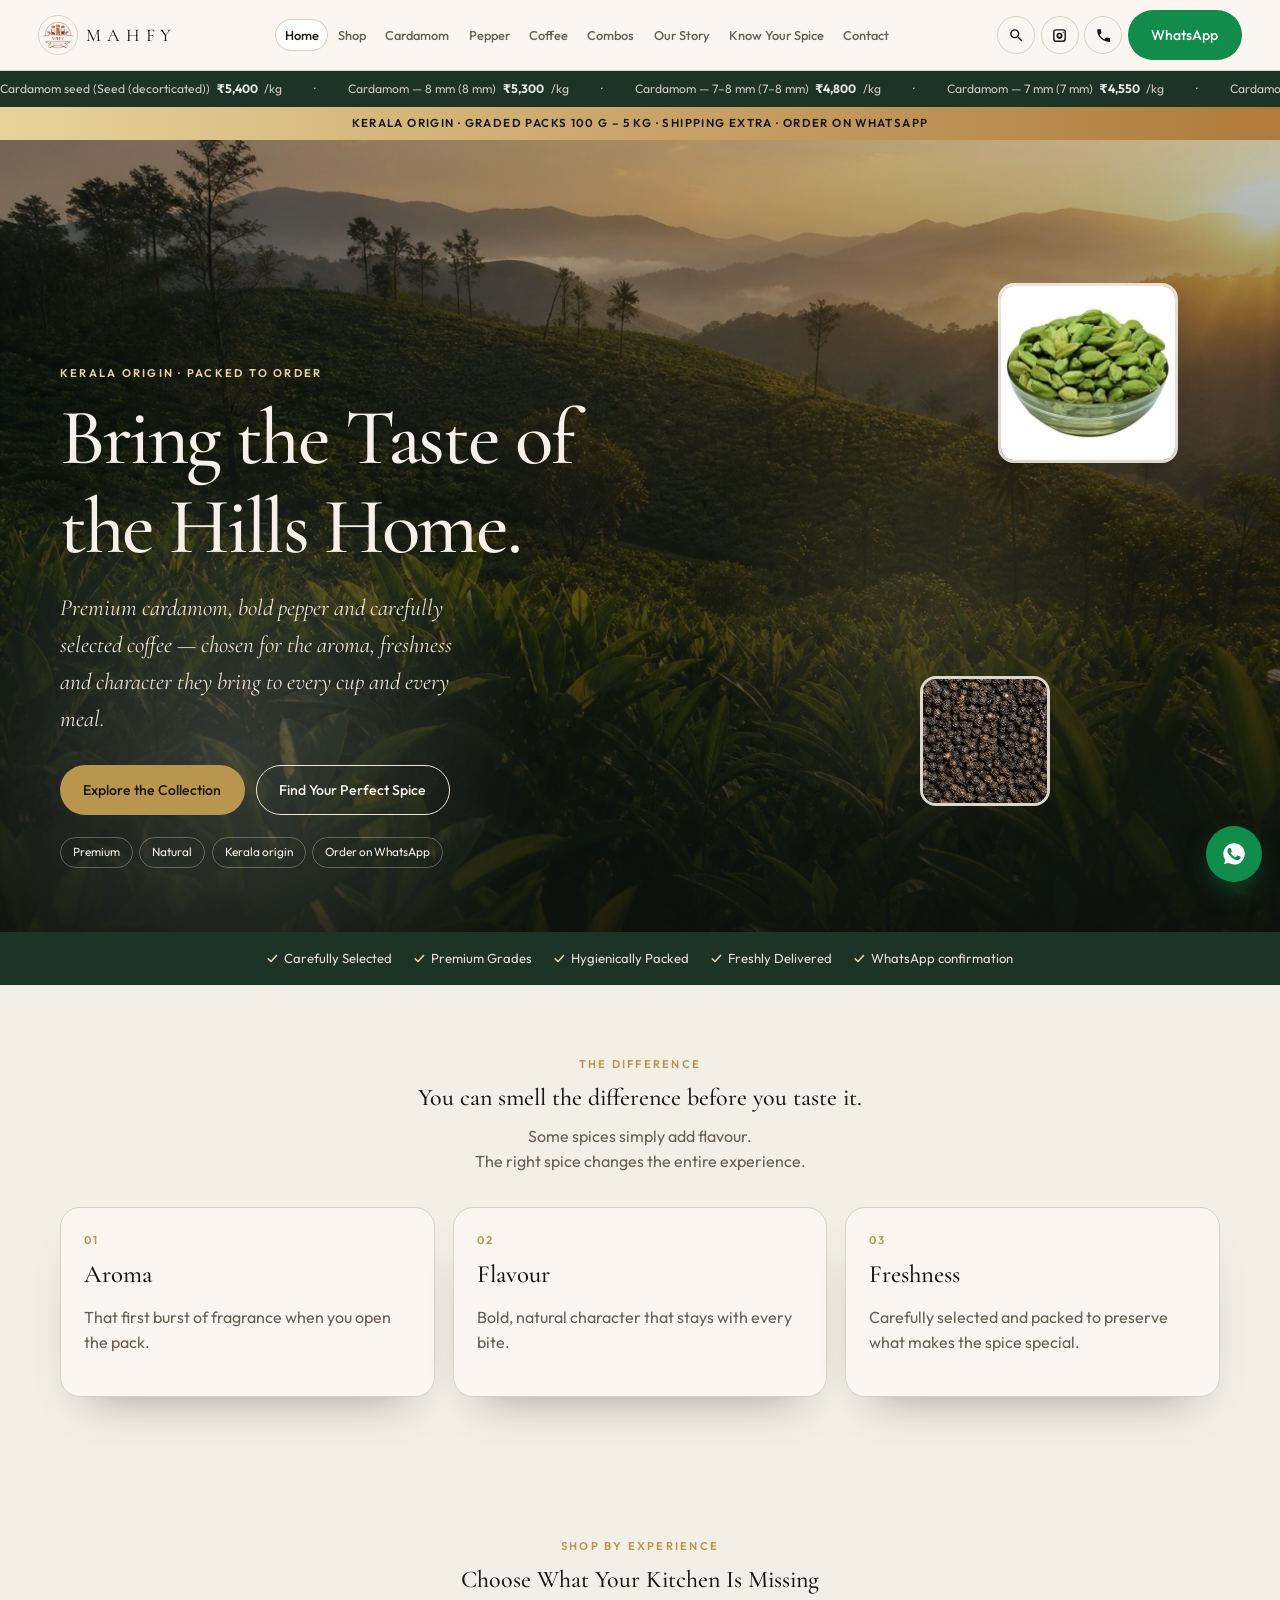
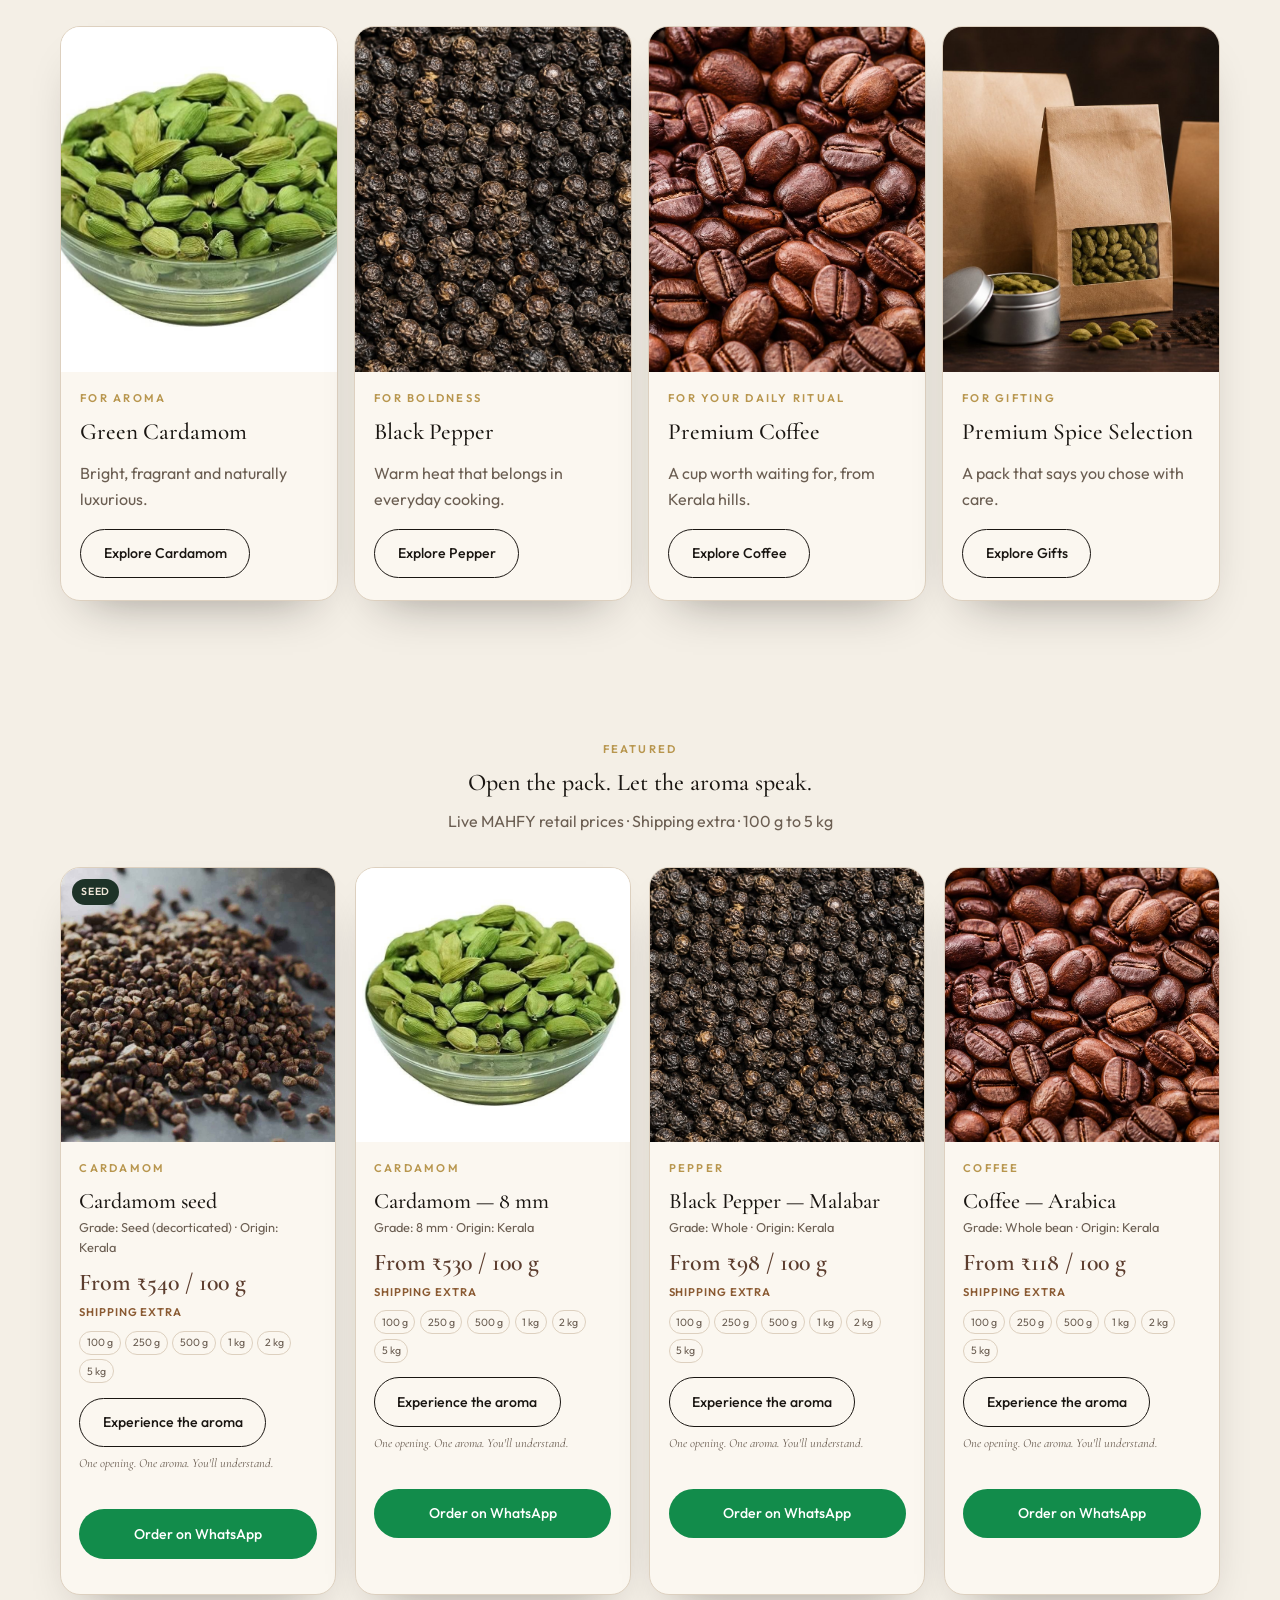
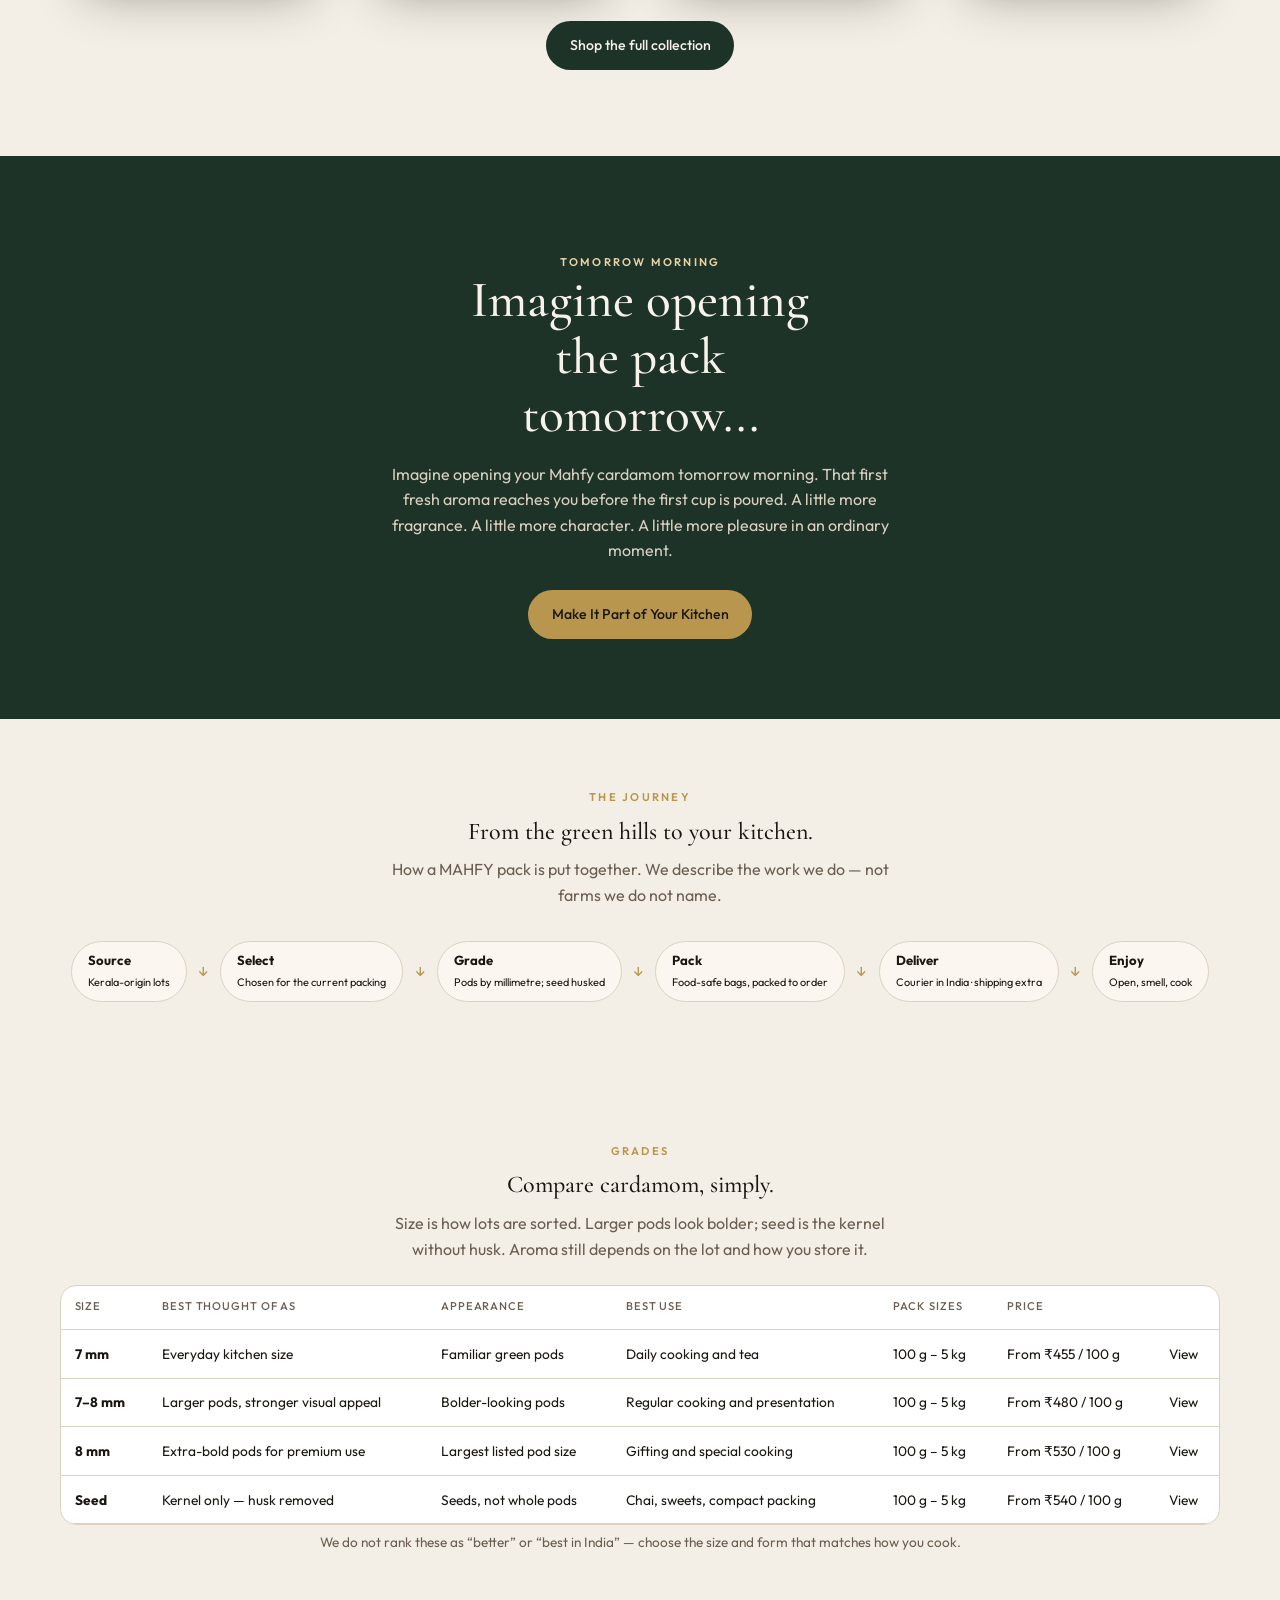
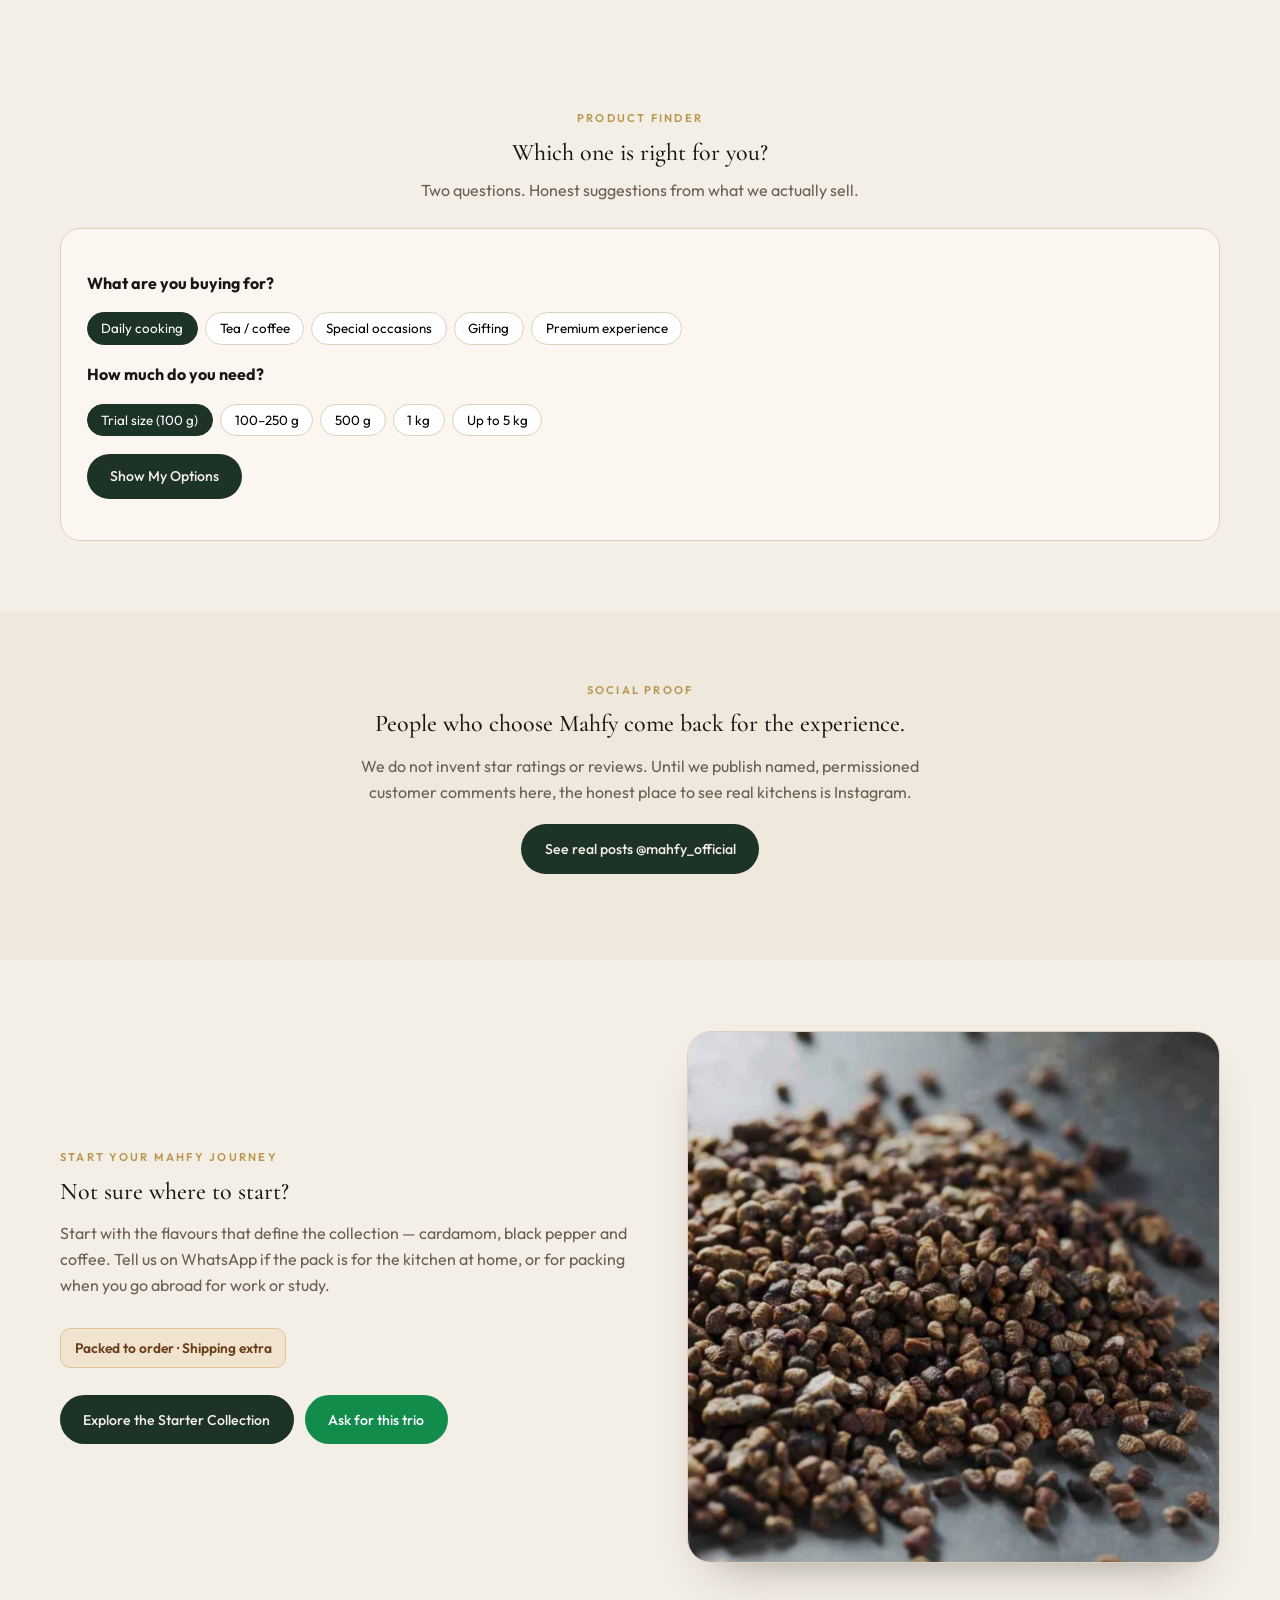
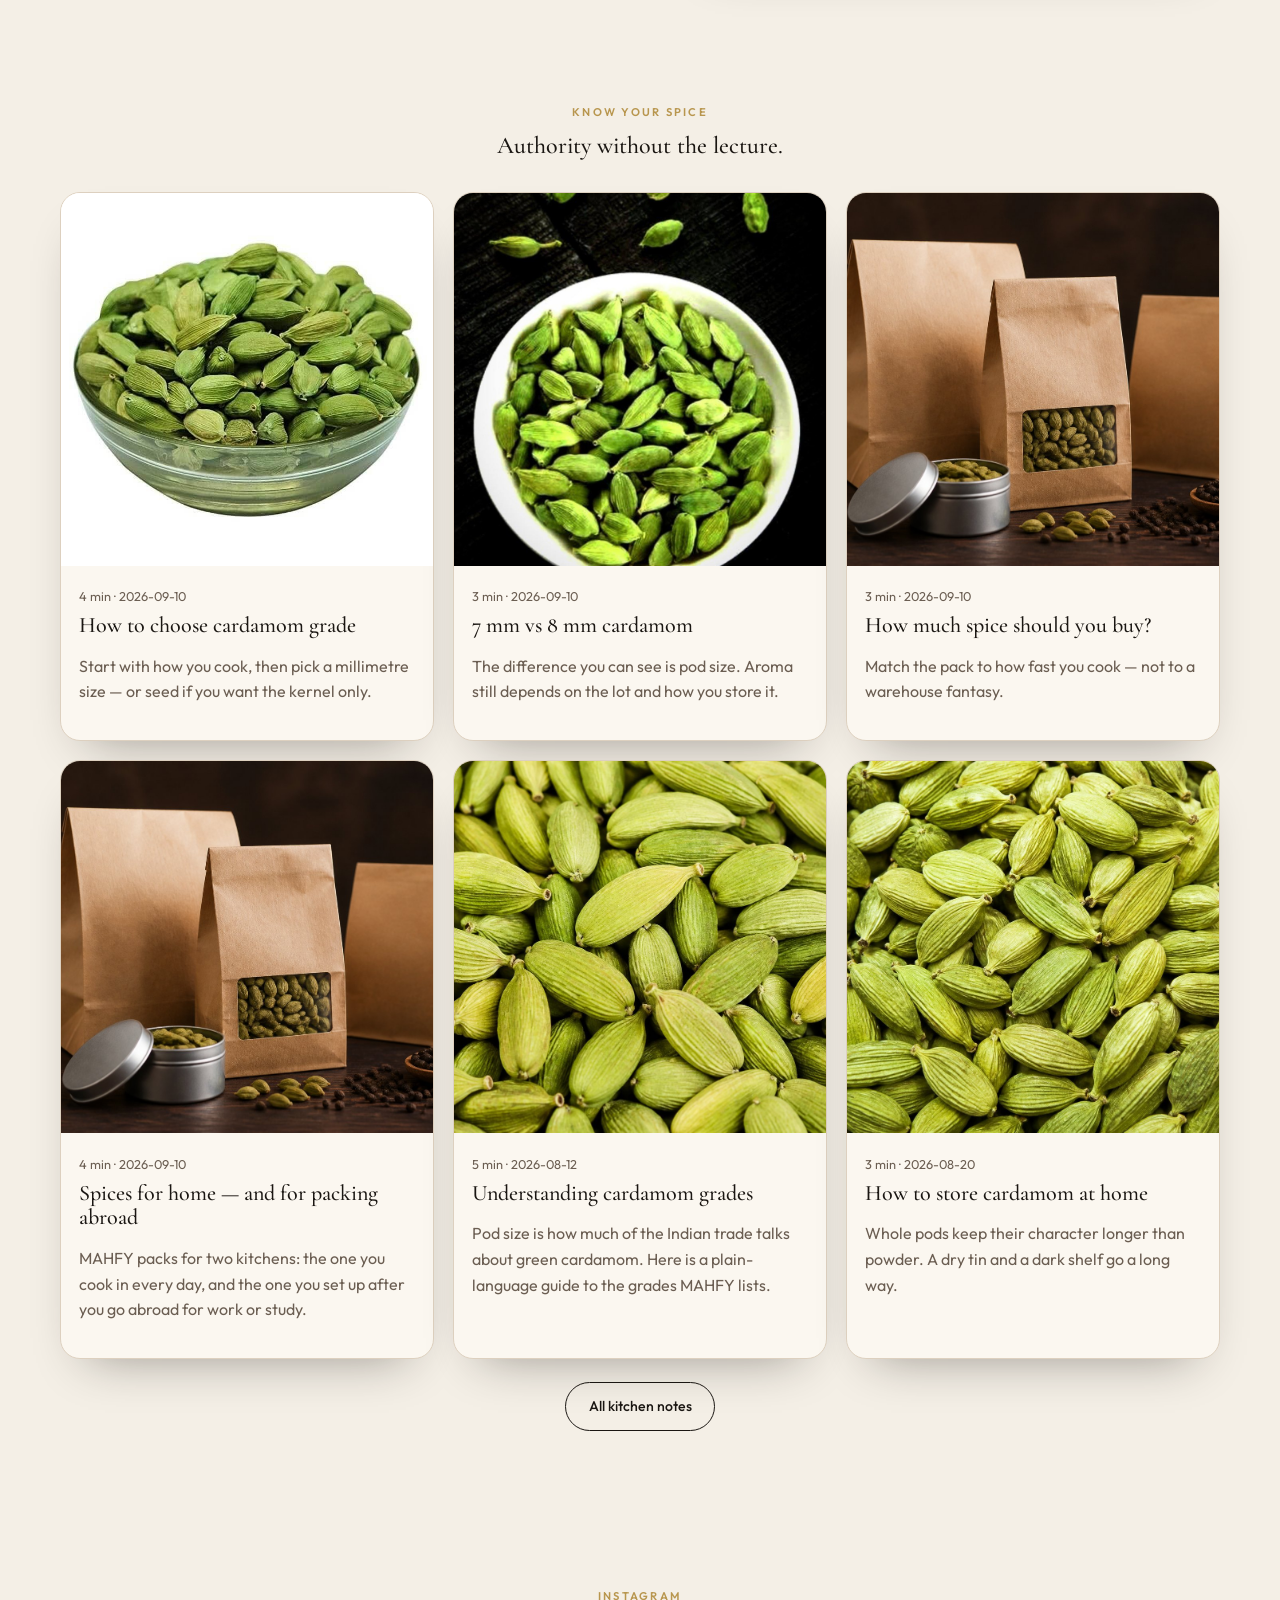
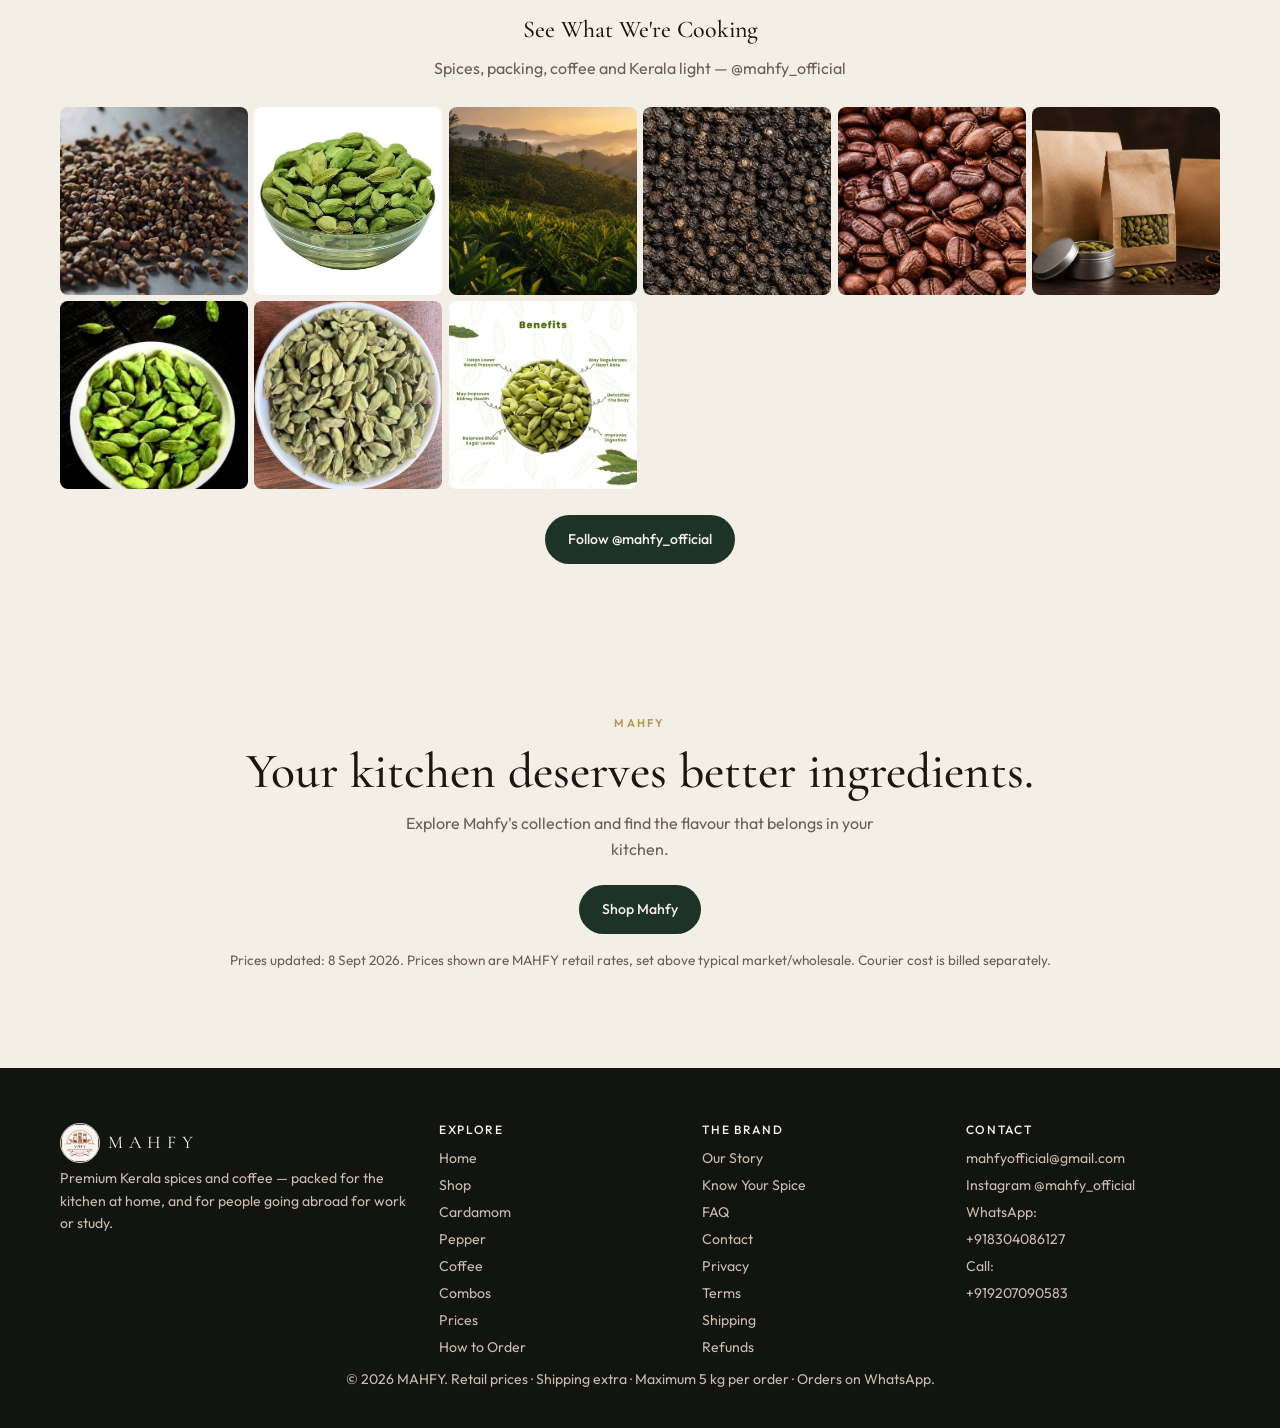
==== commit b6aae1bd: "fix navbar bug" ====
--- a/index.html
+++ b/index.html
@@ -16,7 +16,7 @@
   <link rel="preconnect" href="https://fonts.googleapis.com" />
   <link rel="preconnect" href="https://fonts.gstatic.com" crossorigin />
   <link href="https://fonts.googleapis.com/css2?family=Cormorant+Garamond:ital,wght@0,500;0,600;1,500&family=Outfit:wght@300;400;500;600&display=swap" rel="stylesheet" />
-  <link rel="stylesheet" href="styles.css?v=premium3" />
+  <link rel="stylesheet" href="styles.css?v=navfix1" />
   <script type="application/ld+json" id="jsonld-org"></script>
 </head>
 <body>
@@ -28,6 +28,7 @@
       <span>MAHFY</span>
     </a>
     <nav class="nav" id="nav" aria-label="Primary">
+      <p class="nav-label">Menu</p>
       <a href="#/" data-link>Home</a>
       <a href="#/shop" data-link>Shop</a>
       <a href="#/shop/cardamom" data-link>Cardamom</a>
@@ -40,6 +41,7 @@
       <div class="nav-cta">
         <a class="btn btn-wa nav-enq" id="enquiryBtnNav" href="#" target="_blank" rel="noopener noreferrer">WhatsApp</a>
         <a class="btn btn-line nav-call" id="callBtnNav" href="tel:+919207090583">Call</a>
+        <a class="btn btn-line" id="igLinkNav" href="https://www.instagram.com/mahfy_official/" target="_blank" rel="noopener noreferrer">Instagram</a>
       </div>
     </nav>
     <div class="header-actions">
@@ -126,6 +128,6 @@
   <script src="js/catalog.js?v=premium3"></script>
   <script src="prices.js"></script>
   <script src="js/articles.js?v=premium3"></script>
-  <script src="js/app.js?v=premium3"></script>
+  <script src="js/app.js?v=navfix1"></script>
 </body>
 </html>
--- a/styles.css
+++ b/styles.css
@@ -43,11 +43,12 @@
 #app { min-height: 58vh; }
 
 .header {
-  position: sticky; top: 0; z-index: 96;
-  display: flex; align-items: center; gap: .8rem;
+  position: sticky; top: 0; z-index: 200;
+  display: flex; align-items: center; gap: .6rem;
   padding: .65rem 3vw;
-  background: rgba(251, 247, 240, .94);
-  backdrop-filter: blur(18px);
+  min-height: 58px;
+  background: var(--paper);
+  isolation: isolate;
   border-bottom: 1px solid var(--line);
 }
 .logo { display: flex; align-items: center; gap: .5rem; margin-right: auto; flex-shrink: 0; }
@@ -60,7 +61,8 @@
 .nav > a[data-link]:hover { color: var(--ink); background: #fff; }
 .nav > a[data-link].active { color: var(--ink); background: #fff; box-shadow: inset 0 0 0 1px var(--line); }
 .nav-cta { display: none; }
-.header-actions { display: flex; align-items: center; gap: .4rem; flex-shrink: 0; }
+.nav-label { display: none; }
+.header-actions { display: flex; align-items: center; gap: .35rem; flex-shrink: 0; margin-left: auto; }
 .header-enq { padding: .55rem .95rem; font-size: .8rem; }
 .icon-btn, .hamburger {
   width: 38px; height: 38px; border: 1px solid var(--line); background: var(--paper);
@@ -68,8 +70,11 @@
 }
 .icon-btn svg { width: 17px; height: 17px; }
 .icon-btn:hover { background: #fff; }
-.hamburger { display: none; flex-direction: column; gap: 4px; }
-.hamburger span { width: 14px; height: 1.5px; background: var(--ink); display: block; }
+.hamburger { display: none; flex-direction: column; justify-content: center; gap: 5px; z-index: 230; }
+.hamburger span { width: 14px; height: 1.5px; background: var(--ink); display: block; transition: transform .2s, opacity .2s; }
+body.nav-open .hamburger span:nth-child(1) { transform: translateY(6.5px) rotate(45deg); }
+body.nav-open .hamburger span:nth-child(2) { opacity: 0; }
+body.nav-open .hamburger span:nth-child(3) { transform: translateY(-6.5px) rotate(-45deg); }
 .header-actions .icon-wa { display: none; background: var(--wa); color: #fff; border-color: var(--wa); }
 
 .btn {
@@ -89,6 +94,7 @@
 .micro { display: block; margin-top: .45rem; font-size: .78rem; color: var(--muted); font-style: italic; font-family: var(--serif); }
 
 .ticker {
+  position: relative; z-index: 1;
   overflow: hidden; background: var(--forest); color: #e8dfd2; font-size: .76rem; white-space: nowrap;
 }
 .ticker-track { display: inline-flex; gap: 2rem; padding: .5rem 0; animation: marquee 50s linear infinite; }
@@ -97,6 +103,7 @@
 .tk b { color: #fff; }
 .tk-ship { color: var(--gold-soft); font-weight: 600; }
 .ship-bar {
+  position: relative; z-index: 1;
   margin: 0; text-align: center; font-size: .72rem; font-weight: 600; letter-spacing: .12em;
   text-transform: uppercase; color: #1a1612;
   background: linear-gradient(90deg, #e8d39a, #c9a56a 50%, #b07a3c);
@@ -326,7 +333,7 @@
 .float-wa svg { width: 26px; height: 26px; }
 
 .search-panel {
-  position: fixed; inset: 0; background: rgba(18,20,16,.45); z-index: 100;
+  position: fixed; inset: 0; background: rgba(18,20,16,.45); z-index: 240;
   display: grid; place-items: start center; padding: 5.5rem 1rem 2rem;
 }
 .search-box { width: min(560px, 100%); background: var(--paper); border-radius: 16px; padding: 1rem; position: relative; }
@@ -336,9 +343,10 @@
 .search-close { position: absolute; right: 1.1rem; top: 1.1rem; border: 0; background: none; font-size: 1.4rem; cursor: pointer; }
 .search-results a { display: block; padding: .65rem 0; border-bottom: 1px solid var(--line); }
 
-.nav-scrim { position: fixed; inset: 0; background: rgba(20,14,10,.45); z-index: 85; display: none; }
+.nav-scrim { position: fixed; inset: 0; background: rgba(20,14,10,.45); z-index: 210; display: none; }
 .nav-scrim.is-open { display: block; }
 body.nav-open { overflow: hidden; }
+body.nav-open .header { z-index: 230; }
 [hidden] { display: none !important; }
 .reveal { opacity: 0; transform: translateY(16px); animation: rise .7s ease forwards; }
 @keyframes rise { to { opacity: 1; transform: none; } }
@@ -346,14 +354,30 @@
 @media (max-width: 1180px) {
   .header-enq { display: none; }
   .header-actions .icon-wa { display: grid; }
+  .nav-label {
+    display: block; font-size: .7rem; letter-spacing: .16em; text-transform: uppercase;
+    color: var(--gold); font-weight: 600; margin: 0 0 .4rem;
+  }
   .nav {
-    position: fixed; top: var(--header); right: 0; bottom: 0; left: auto;
-    width: min(300px, 86vw); background: var(--paper); flex-direction: column; align-items: stretch;
-    gap: .1rem; padding: .9rem 1.1rem 1.6rem; border-left: 1px solid var(--line);
-    z-index: 94; display: none; overflow-y: auto;
+    position: fixed; top: 0; right: 0; bottom: 0; left: auto;
+    width: min(320px, 86vw); height: 100dvh; max-height: 100dvh;
+    background: var(--paper); flex-direction: column; align-items: stretch;
+    gap: .05rem; padding: 4.6rem 1.15rem calc(1.6rem + env(safe-area-inset-bottom));
+    border-left: 1px solid var(--line);
+    z-index: 220; overflow-y: auto; overflow-x: hidden;
+    display: flex;
+    transform: translateX(110%);
+    visibility: hidden;
+    pointer-events: none;
+    box-shadow: -18px 0 40px rgba(20, 14, 10, .18);
+    transition: transform .28s ease, visibility .28s;
   }
-  .nav.open { display: flex; }
-  .nav > a[data-link] { padding: .8rem .5rem; font-size: 1.02rem; border-radius: 10px; }
+  .nav.open {
+    transform: translateX(0);
+    visibility: visible;
+    pointer-events: auto;
+  }
+  .nav > a[data-link] { padding: .82rem .55rem; font-size: 1.05rem; border-radius: 10px; }
   .nav-cta { display: flex; flex-direction: column; gap: .5rem; margin-top: 1rem; }
   .nav-enq, .nav-call { display: inline-flex; width: 100%; }
   .hamburger { display: flex; }
@@ -366,10 +390,23 @@
   .hero-cine { min-height: 72vh; }
 }
 @media (max-width: 768px) {
-  .header { padding: .5rem .8rem; }
-  .logo span { letter-spacing: .16em; font-size: 1rem; }
+  :root { --header: 56px; }
+  .header { padding: .4rem .7rem; gap: .4rem; min-height: 56px; }
+  .logo { gap: .4rem; }
+  .logo img { width: 34px; height: 34px; }
+  .logo span { letter-spacing: .18em; font-size: .95rem; }
+  .header-actions #igLink,
+  .header-actions .icon-call,
+  .header-actions .icon-wa { display: none !important; }
+  .icon-btn, .hamburger { width: 40px; height: 40px; }
+  .ticker { display: none; }
+  .ship-bar {
+    font-size: .62rem; letter-spacing: .04em; line-height: 1.4;
+    padding: .4rem .7rem; white-space: normal;
+  }
   .grid-3, .grid-2, .grid-4, .steps { grid-template-columns: 1fr; }
   .hero-cine h1 { font-size: 2.35rem; }
+  .float-wa { right: .85rem; bottom: .85rem; width: 50px; height: 50px; }
 }
 @media (max-width: 380px) { .logo span { display: none; } }
 @media (prefers-reduced-motion: reduce) {
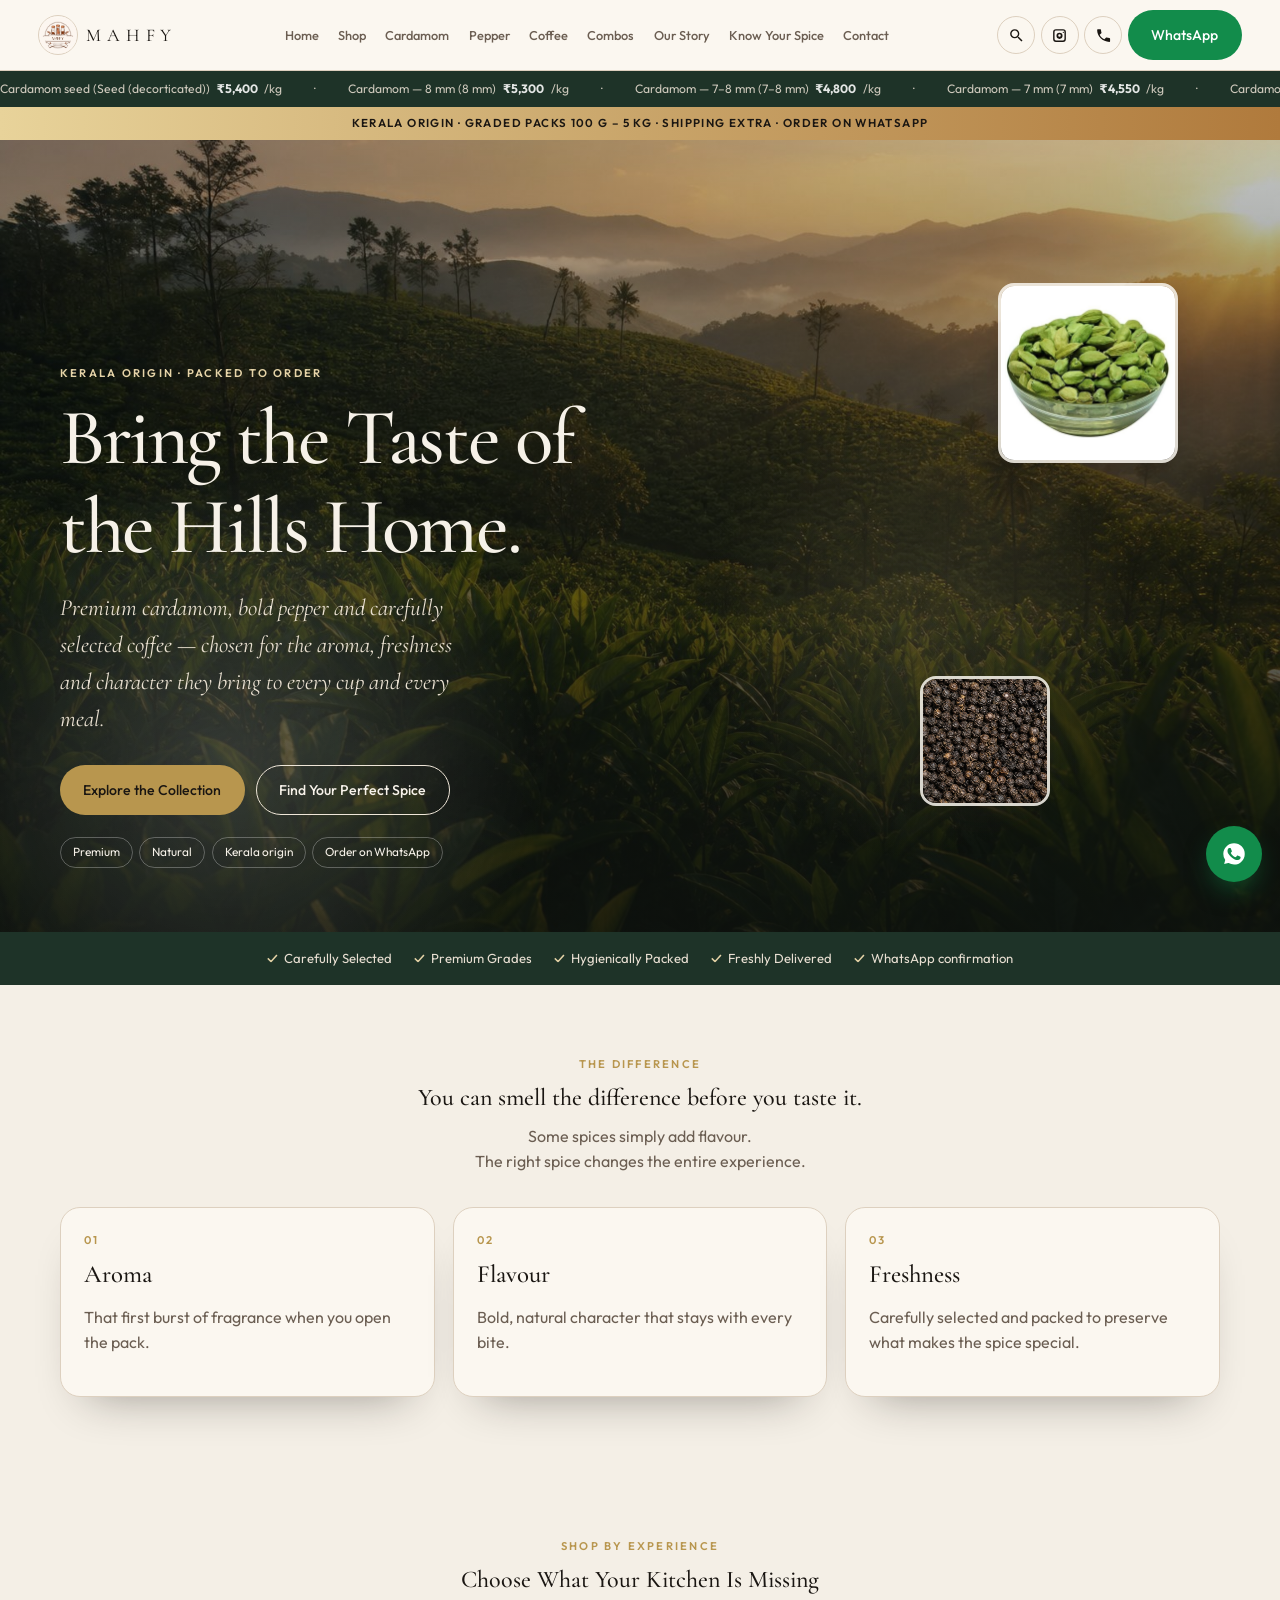
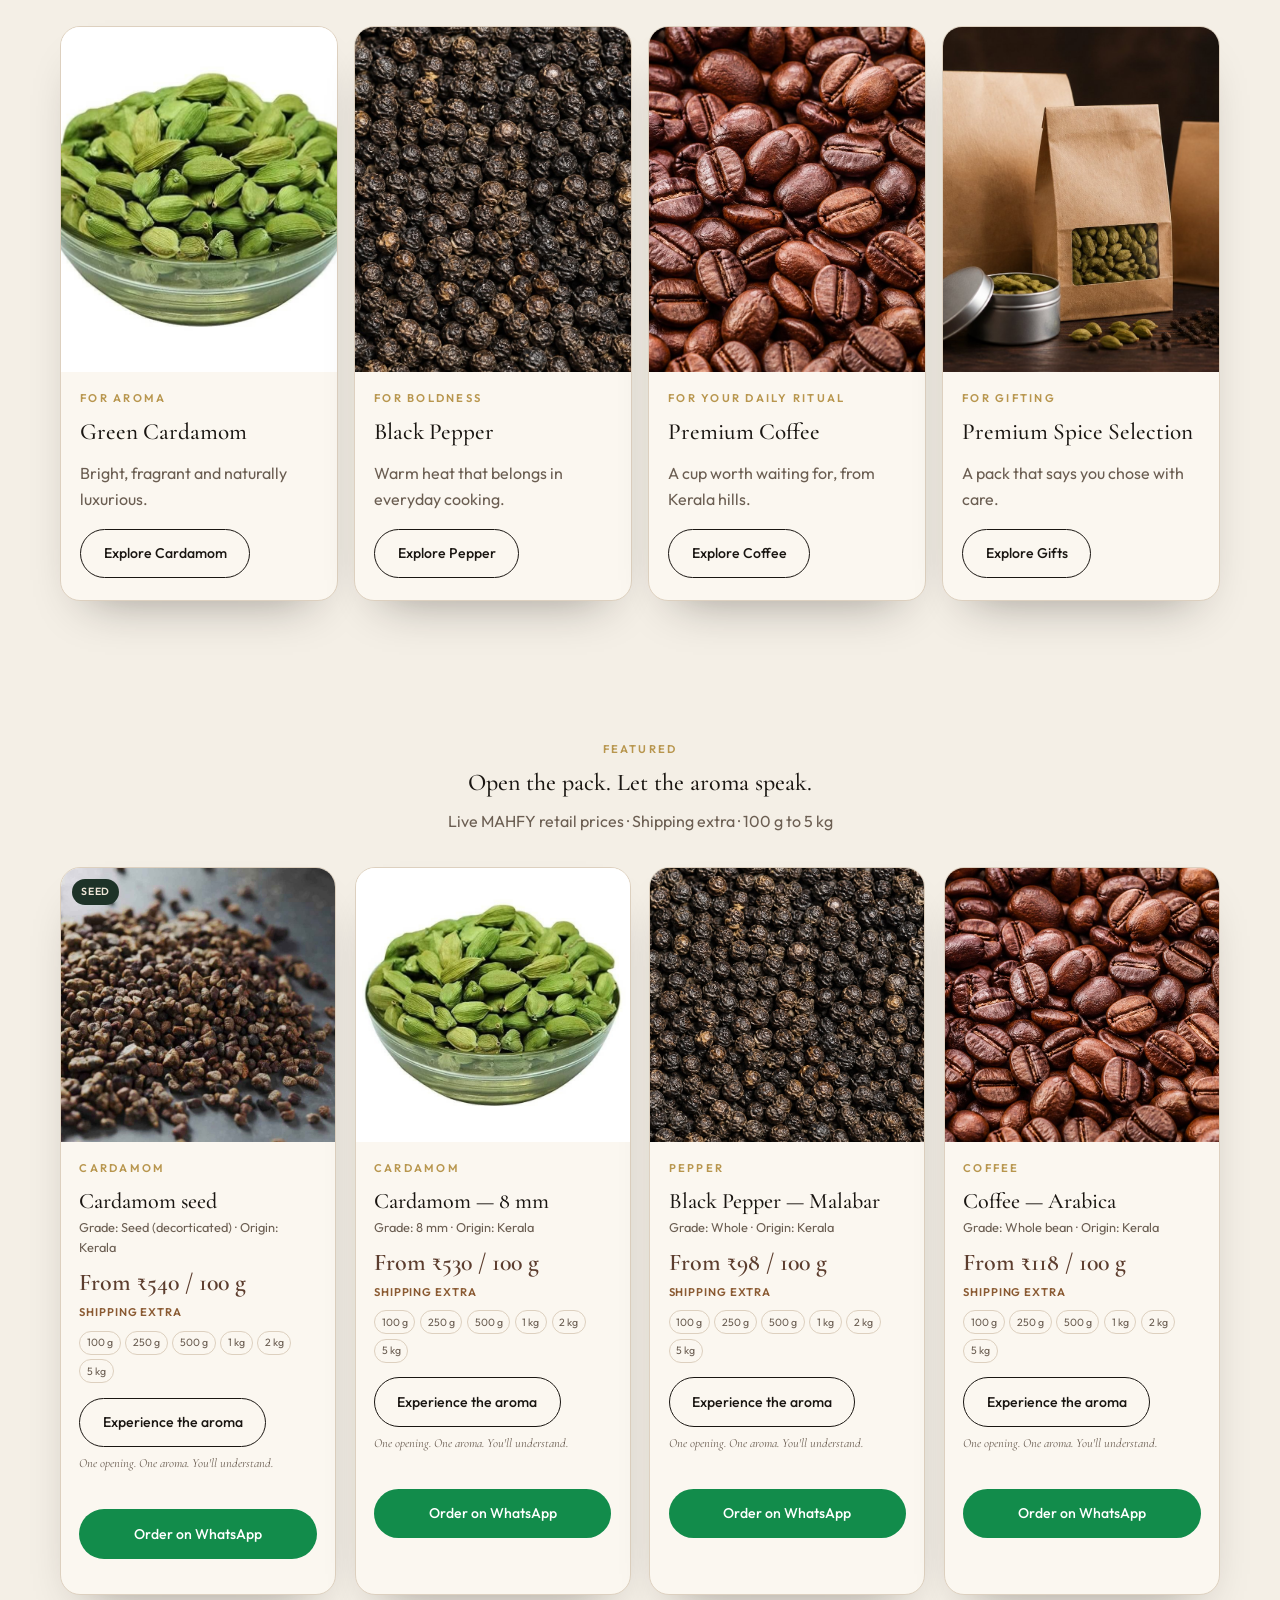
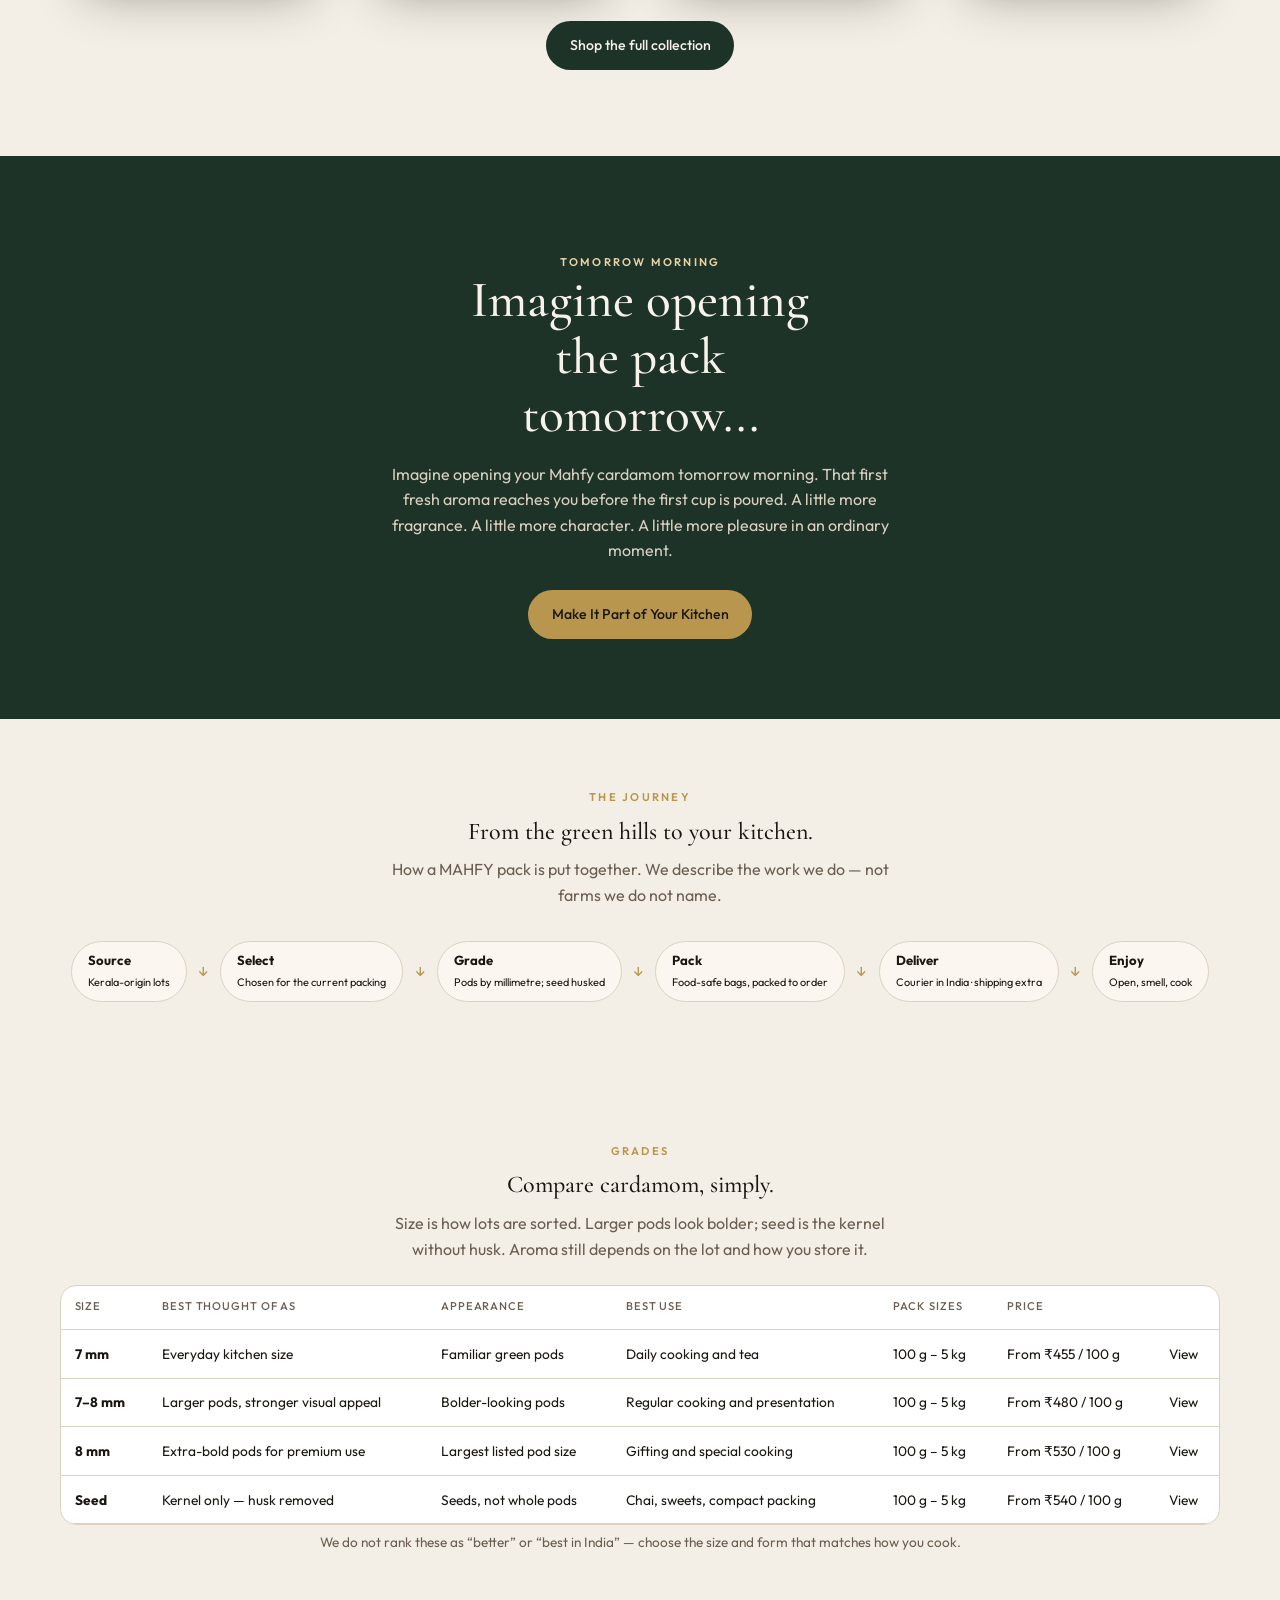
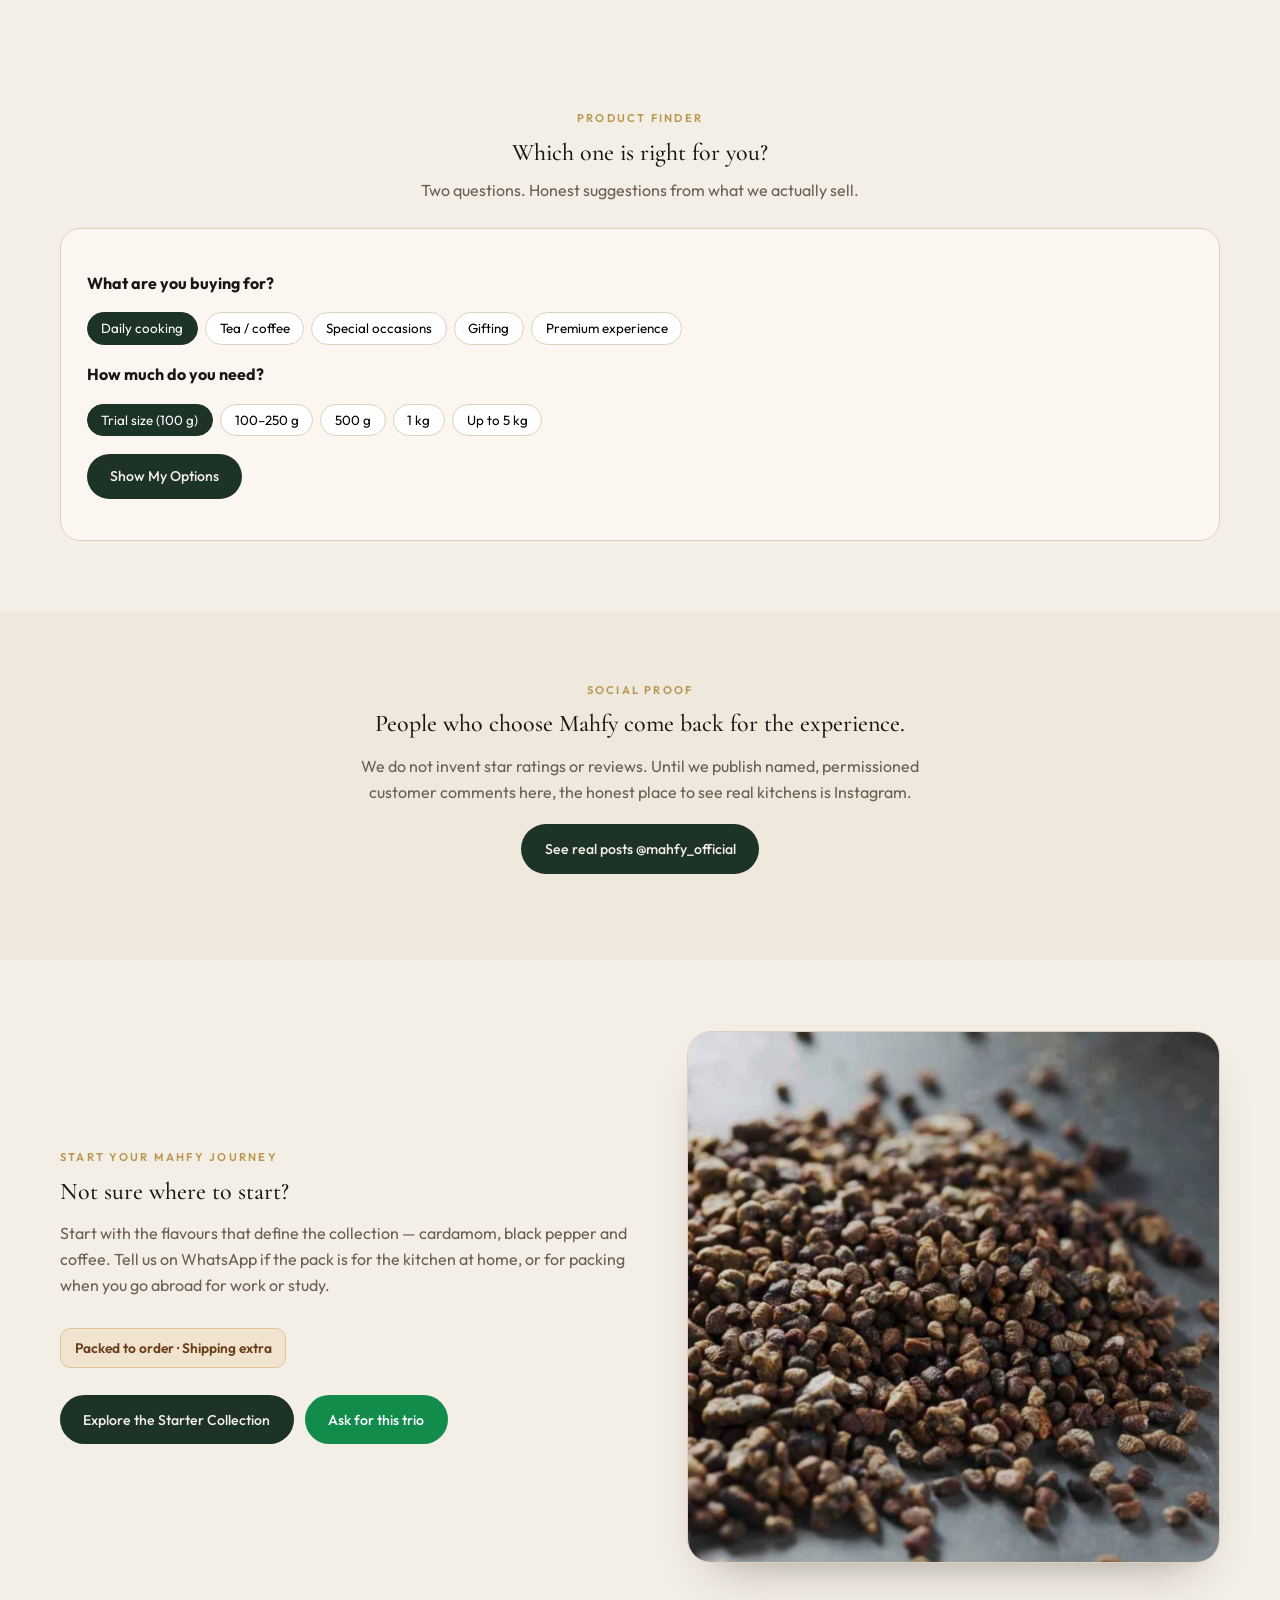
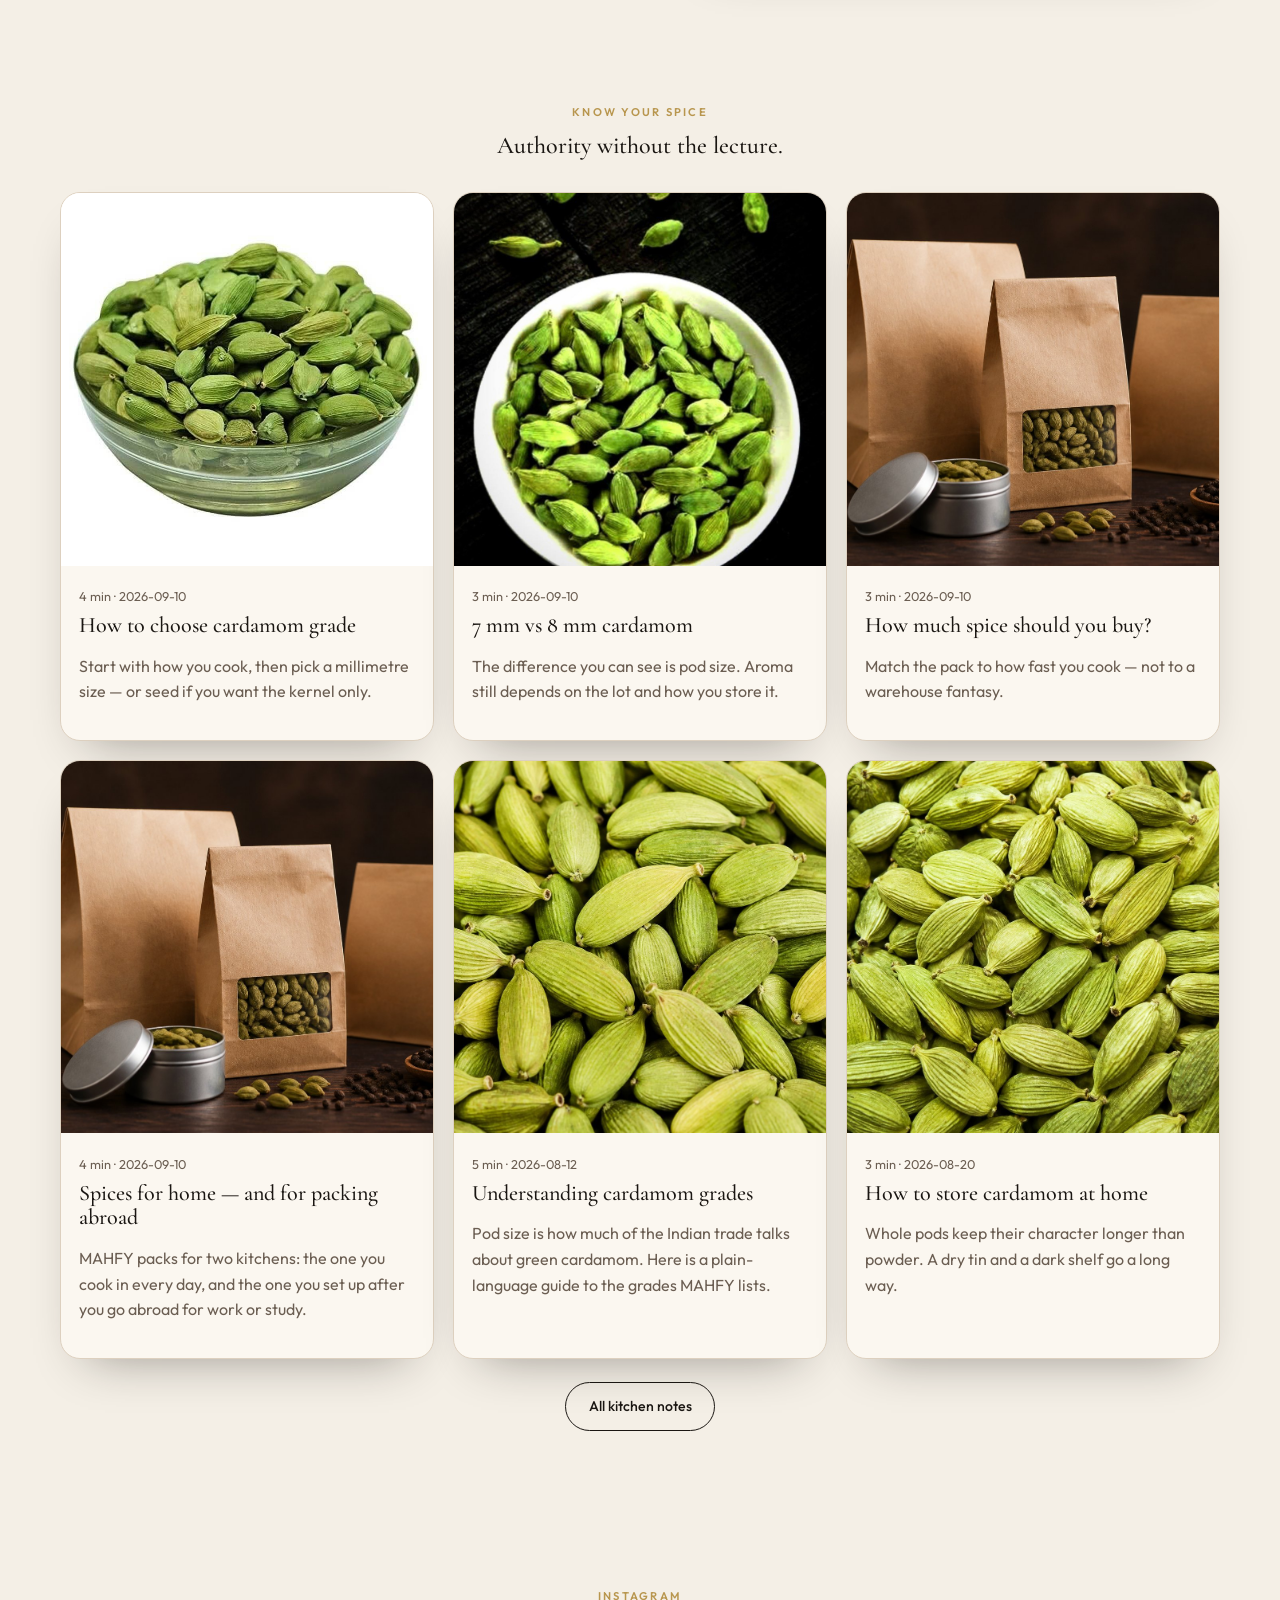
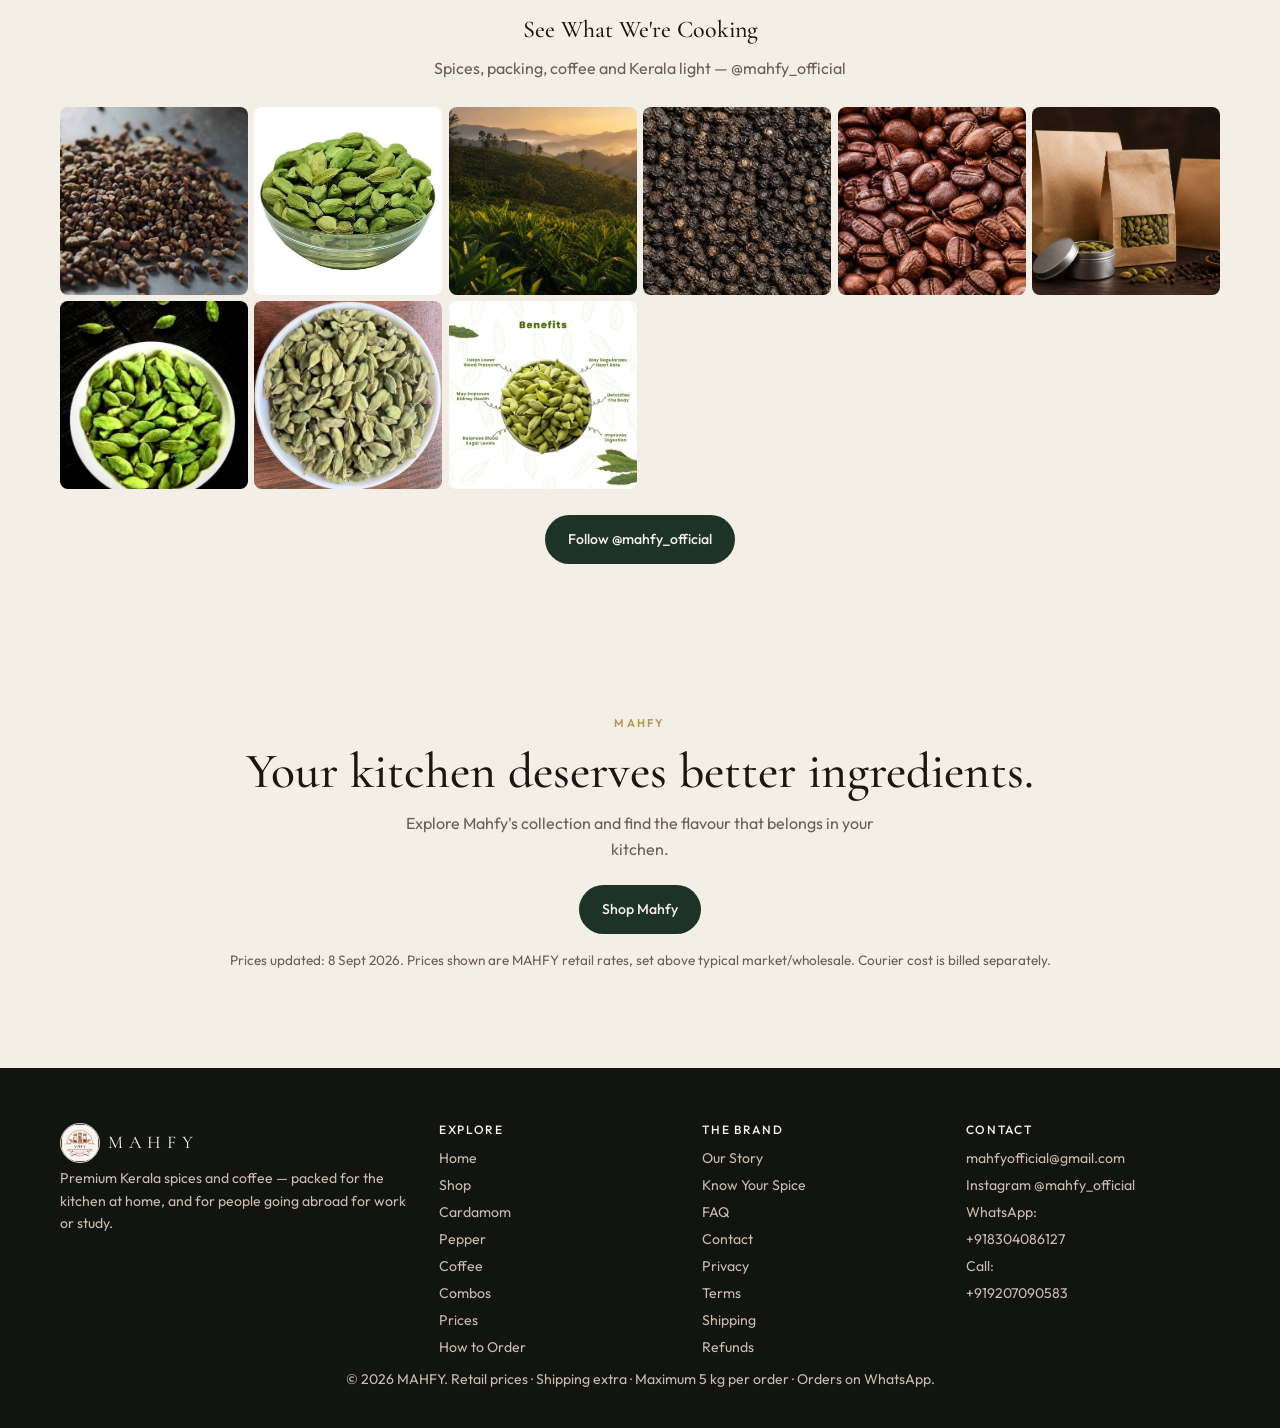
==== commit 20150bdd: "change routing hashtag" ====
--- a/index.html
+++ b/index.html
@@ -23,21 +23,21 @@
   <a class="skip" href="#app">Skip to content</a>
 
   <header class="header" id="header">
-    <a class="logo" href="#/" data-link>
+    <a class="logo" href="/" data-link>
       <img src="assets/logo.png" alt="" />
       <span>MAHFY</span>
     </a>
     <nav class="nav" id="nav" aria-label="Primary">
       <p class="nav-label">Menu</p>
-      <a href="#/" data-link>Home</a>
-      <a href="#/shop" data-link>Shop</a>
-      <a href="#/shop/cardamom" data-link>Cardamom</a>
-      <a href="#/shop/pepper" data-link>Pepper</a>
-      <a href="#/shop/coffee" data-link>Coffee</a>
-      <a href="#/combos" data-link>Combos</a>
-      <a href="#/about" data-link>Our Story</a>
-      <a href="#/kitchen" data-link>Know Your Spice</a>
-      <a href="#/contact" data-link>Contact</a>
+      <a href="/" data-link>Home</a>
+      <a href="/shop" data-link>Shop</a>
+      <a href="/shop/cardamom" data-link>Cardamom</a>
+      <a href="/shop/pepper" data-link>Pepper</a>
+      <a href="/shop/coffee" data-link>Coffee</a>
+      <a href="/combos" data-link>Combos</a>
+      <a href="/about" data-link>Our Story</a>
+      <a href="/kitchen" data-link>Know Your Spice</a>
+      <a href="/contact" data-link>Contact</a>
       <div class="nav-cta">
         <a class="btn btn-wa nav-enq" id="enquiryBtnNav" href="#" target="_blank" rel="noopener noreferrer">WhatsApp</a>
         <a class="btn btn-line nav-call" id="callBtnNav" href="tel:+919207090583">Call</a>
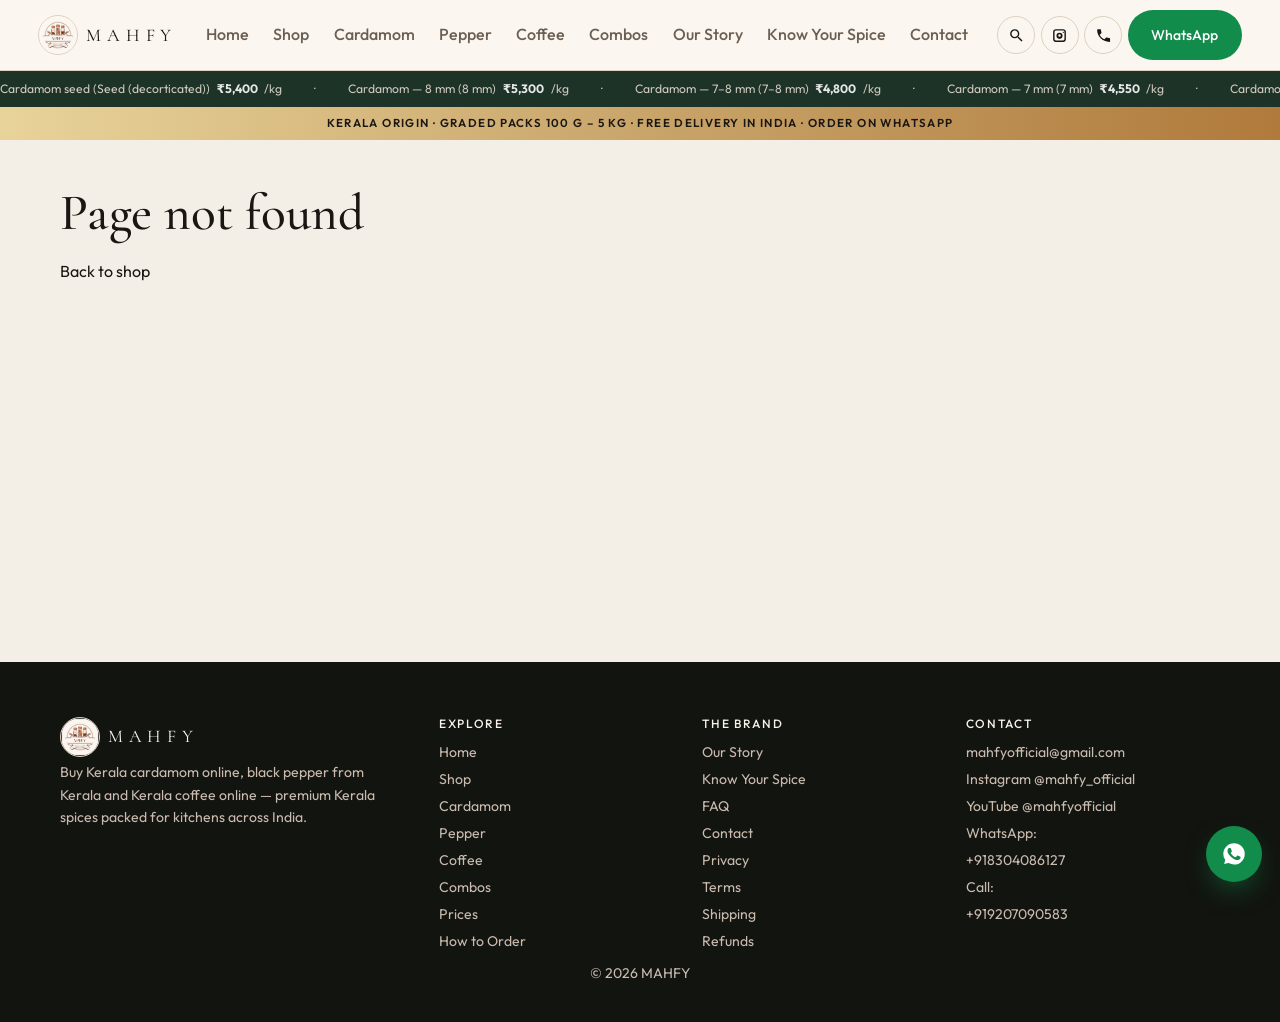
==== commit a40bfa26: "change final" ====
--- a/index.html
+++ b/index.html
@@ -1,23 +1,42 @@
 <!DOCTYPE html>
-<html lang="en">
+<html lang="en-IN">
 <head>
   <meta charset="UTF-8" />
   <meta name="viewport" content="width=device-width, initial-scale=1.0" />
-  <title>MAHFY — Bring the taste of the hills home</title>
-  <meta name="description" content="MAHFY: premium Kerala cardamom, black pepper and coffee. Graded packs from 100 g to 5 kg. Order on WhatsApp. Shipping extra." />
-  <meta name="keywords" content="Kerala cardamom, green cardamom, black pepper Kerala, Kerala coffee, buy spices online India, cardamom seed, MAHFY" />
-  <link rel="canonical" href="https://mahfy.netlify.app/" />
-  <meta property="og:title" content="MAHFY — Bring the taste of the hills home" />
-  <meta property="og:description" content="Premium cardamom, bold pepper and carefully selected coffee from Kerala." />
+  <title>Buy Kerala cardamom online | Premium Kerala spices | MAHFY</title>
+  <meta name="description" content="Buy Kerala cardamom online, including green cardamom from Kerala in 100 g packs. Premium Kerala spices online in India — buy black pepper from Kerala and Kerala coffee online. Order on WhatsApp." />
+  <meta name="keywords" content="buy Kerala cardamom online, premium cardamom online India, green cardamom Kerala, buy black pepper from Kerala, Kerala coffee online, premium Kerala spices online, buy cardamom 100g online, Kerala spices online India" />
+  <meta name="robots" content="index,follow" />
+  <meta name="theme-color" content="#1c140e" />
+  <link rel="canonical" href="https://mahfy.in/" />
+  <meta property="og:url" content="https://mahfy.in/" />
+  <meta property="og:site_name" content="MAHFY" />
+  <meta property="og:locale" content="en_IN" />
+  <meta property="og:title" content="Buy Kerala cardamom online | Premium Kerala spices | MAHFY" />
+  <meta property="og:description" content="Premium cardamom, black pepper from Kerala and Kerala coffee online. Packs from 100 g. Order on WhatsApp." />
   <meta property="og:type" content="website" />
-  <meta property="og:image" content="assets/kerala-plantation.jpg" />
+  <meta property="og:image" content="https://mahfy.in/assets/kerala-plantation.jpg" />
   <meta name="twitter:card" content="summary_large_image" />
+  <meta name="twitter:title" content="Buy Kerala cardamom online | MAHFY" />
+  <meta name="twitter:description" content="Green cardamom Kerala, black pepper and coffee. Premium Kerala spices online India." />
+  <meta name="twitter:image" content="https://mahfy.in/assets/kerala-plantation.jpg" />
   <link rel="icon" type="image/png" href="assets/logo.png" />
+  <link rel="apple-touch-icon" href="assets/logo.png" />
+  <script>
+    /* Keep CSS/images at the site root on /shop/coffee etc. Skip on file:// so local open still styles. */
+    if (location.protocol !== "file:") {
+      var b = document.createElement("base");
+      b.href = "/";
+      document.head.insertBefore(b, document.head.firstChild);
+    }
+  </script>
   <link rel="preconnect" href="https://fonts.googleapis.com" />
   <link rel="preconnect" href="https://fonts.gstatic.com" crossorigin />
   <link href="https://fonts.googleapis.com/css2?family=Cormorant+Garamond:ital,wght@0,500;0,600;1,500&family=Outfit:wght@300;400;500;600&display=swap" rel="stylesheet" />
-  <link rel="stylesheet" href="styles.css?v=navfix1" />
+  <link rel="stylesheet" href="styles.css?v=navdesk1" />
+  <link rel="preload" as="image" href="assets/kerala-plantation.jpg" fetchpriority="high" />
   <script type="application/ld+json" id="jsonld-org"></script>
+  <script type="application/ld+json" id="jsonld-page"></script>
 </head>
 <body>
   <a class="skip" href="#app">Skip to content</a>
@@ -77,7 +96,7 @@
   <div class="ticker" aria-label="Current prices">
     <div class="ticker-track" id="tickerTrack"></div>
   </div>
-  <p class="ship-bar" role="status">Kerala origin · Graded packs 100 g – 5 kg · Shipping extra · Order on WhatsApp</p>
+  <p class="ship-bar" role="status">Kerala origin · Graded packs 100 g – 5 kg · Free delivery in India · Order on WhatsApp</p>
 
   <main id="app"></main>
 
@@ -85,49 +104,72 @@
     <div class="footer-grid">
       <div>
         <div class="logo foot-logo"><img src="assets/logo.png" alt="" /><span>MAHFY</span></div>
-        <p class="muted">Premium Kerala spices and coffee — packed for the kitchen at home, and for people going abroad for work or study.</p>
+        <p class="muted">Buy Kerala cardamom online, black pepper from Kerala and Kerala coffee online — premium Kerala spices packed for kitchens across India.</p>
       </div>
       <div>
         <h4>Explore</h4>
-        <a href="#/" data-link>Home</a>
-        <a href="#/shop" data-link>Shop</a>
-        <a href="#/shop/cardamom" data-link>Cardamom</a>
-        <a href="#/shop/pepper" data-link>Pepper</a>
-        <a href="#/shop/coffee" data-link>Coffee</a>
-        <a href="#/combos" data-link>Combos</a>
-        <a href="#/prices" data-link>Prices</a>
-        <a href="#/how-to-order" data-link>How to Order</a>
+        <a href="/" data-link>Home</a>
+        <a href="/shop" data-link>Shop</a>
+        <a href="/shop/cardamom" data-link>Cardamom</a>
+        <a href="/shop/pepper" data-link>Pepper</a>
+        <a href="/shop/coffee" data-link>Coffee</a>
+        <a href="/combos" data-link>Combos</a>
+        <a href="/prices" data-link>Prices</a>
+        <a href="/how-to-order" data-link>How to Order</a>
       </div>
       <div>
         <h4>The brand</h4>
-        <a href="#/about" data-link>Our Story</a>
-        <a href="#/kitchen" data-link>Know Your Spice</a>
-        <a href="#/faq" data-link>FAQ</a>
-        <a href="#/contact" data-link>Contact</a>
-        <a href="#/privacy" data-link>Privacy</a>
-        <a href="#/terms" data-link>Terms</a>
-        <a href="#/shipping" data-link>Shipping</a>
-        <a href="#/refund" data-link>Refunds</a>
+        <a href="/about" data-link>Our Story</a>
+        <a href="/kitchen" data-link>Know Your Spice</a>
+        <a href="/faq" data-link>FAQ</a>
+        <a href="/contact" data-link>Contact</a>
+        <a href="/privacy" data-link>Privacy</a>
+        <a href="/terms" data-link>Terms</a>
+        <a href="/shipping" data-link>Shipping</a>
+        <a href="/refund" data-link>Refunds</a>
       </div>
       <div>
         <h4>Contact</h4>
         <a href="mailto:mahfyofficial@gmail.com">mahfyofficial@gmail.com</a>
         <a href="https://www.instagram.com/mahfy_official/" target="_blank" rel="noopener noreferrer">Instagram @mahfy_official</a>
+        <a href="https://www.youtube.com/@mahfyofficial" id="ytLinkFoot" target="_blank" rel="noopener noreferrer">YouTube @mahfyofficial</a>
         <p class="muted" id="footerWa">WhatsApp: add number in site config</p>
         <p class="muted" id="footerPhone"></p>
       </div>
     </div>
-    <p class="copy">© 2026 MAHFY. Retail prices · Shipping extra · Maximum 5 kg per order · Orders on WhatsApp.</p>
+    <p class="copy">© 2026 MAHFY</p>
   </footer>
 
   <a class="float-wa" id="floatWa" href="#" target="_blank" rel="noopener noreferrer" aria-label="Chat on WhatsApp">
     <svg viewBox="0 0 24 24" aria-hidden="true"><path fill="currentColor" d="M17.47 14.38c-.3-.15-1.76-.87-2.03-.97-.27-.1-.47-.15-.67.15-.2.3-.77.97-.94 1.17-.17.2-.35.22-.64.07-.3-.15-1.26-.46-2.4-1.47-.88-.79-1.48-1.76-1.65-2.06-.17-.3-.02-.46.13-.61.13-.13.3-.35.45-.52.15-.17.2-.3.3-.5.1-.2.05-.37-.02-.52-.08-.15-.67-1.61-.92-2.21-.24-.58-.49-.5-.67-.51h-.57c-.2 0-.52.07-.79.37-.27.3-1.04 1.02-1.04 2.48s1.07 2.88 1.21 3.08c.15.2 2.1 3.2 5.08 4.49.71.31 1.26.49 1.69.62.71.23 1.36.2 1.87.12.57-.09 1.76-.72 2.01-1.41.25-.7.25-1.29.17-1.41-.07-.13-.27-.2-.57-.35zM12.05 21.8a9.87 9.87 0 01-5.03-1.38l-.36-.21-3.74.98 1-3.65-.24-.37A9.86 9.86 0 012.14 11.9C2.14 6.45 6.58 2.01 12.04 2a9.82 9.82 0 016.99 2.9 9.83 9.83 0 012.89 6.99c0 5.46-4.44 9.9-9.87 9.91z"/></svg>
   </a>
 
-  <script src="js/config.js?v=premium3"></script>
-  <script src="js/catalog.js?v=premium3"></script>
+  <script src="js/config.js?v=ship2"></script>
+  <script src="js/catalog.js?v=seo1"></script>
   <script src="prices.js"></script>
   <script src="js/articles.js?v=premium3"></script>
-  <script src="js/app.js?v=navfix1"></script>
+  <script src="js/app.js?v=ship2"></script>
+  <script>
+    (function () {
+      var cfg = window.MAHFY_CONFIG || {};
+      var verify = cfg.gscVerification;
+      if (verify) {
+        var m = document.createElement("meta");
+        m.name = "google-site-verification";
+        m.content = verify;
+        document.head.appendChild(m);
+      }
+      var ga = cfg.gaMeasurementId;
+      if (!ga || location.protocol === "file:") return;
+      var s = document.createElement("script");
+      s.async = true;
+      s.src = "https://www.googletagmanager.com/gtag/js?id=" + encodeURIComponent(ga);
+      document.head.appendChild(s);
+      window.dataLayer = window.dataLayer || [];
+      window.gtag = function () { dataLayer.push(arguments); };
+      window.gtag("js", new Date());
+      window.gtag("config", ga, { anonymize_ip: true });
+    })();
+  </script>
 </body>
 </html>
--- a/styles.css
+++ b/styles.css
@@ -54,9 +54,9 @@
 .logo { display: flex; align-items: center; gap: .5rem; margin-right: auto; flex-shrink: 0; }
 .logo img { width: 40px; height: 40px; border-radius: 50%; object-fit: cover; border: 1px solid var(--line); }
 .logo span { font-family: var(--serif); letter-spacing: .32em; font-size: 1.12rem; }
-.nav { display: flex; align-items: center; gap: .05rem; font-size: .8rem; }
+.nav { display: flex; align-items: center; gap: .12rem; font-size: 1rem; }
 .nav > a[data-link] {
-  color: var(--muted); padding: .38rem .58rem; border-radius: 999px; font-weight: 500; white-space: nowrap;
+  color: var(--muted); padding: .42rem .7rem; border-radius: 999px; font-weight: 500; white-space: nowrap;
 }
 .nav > a[data-link]:hover { color: var(--ink); background: #fff; }
 .nav > a[data-link].active { color: var(--ink); background: #fff; box-shadow: inset 0 0 0 1px var(--line); }
